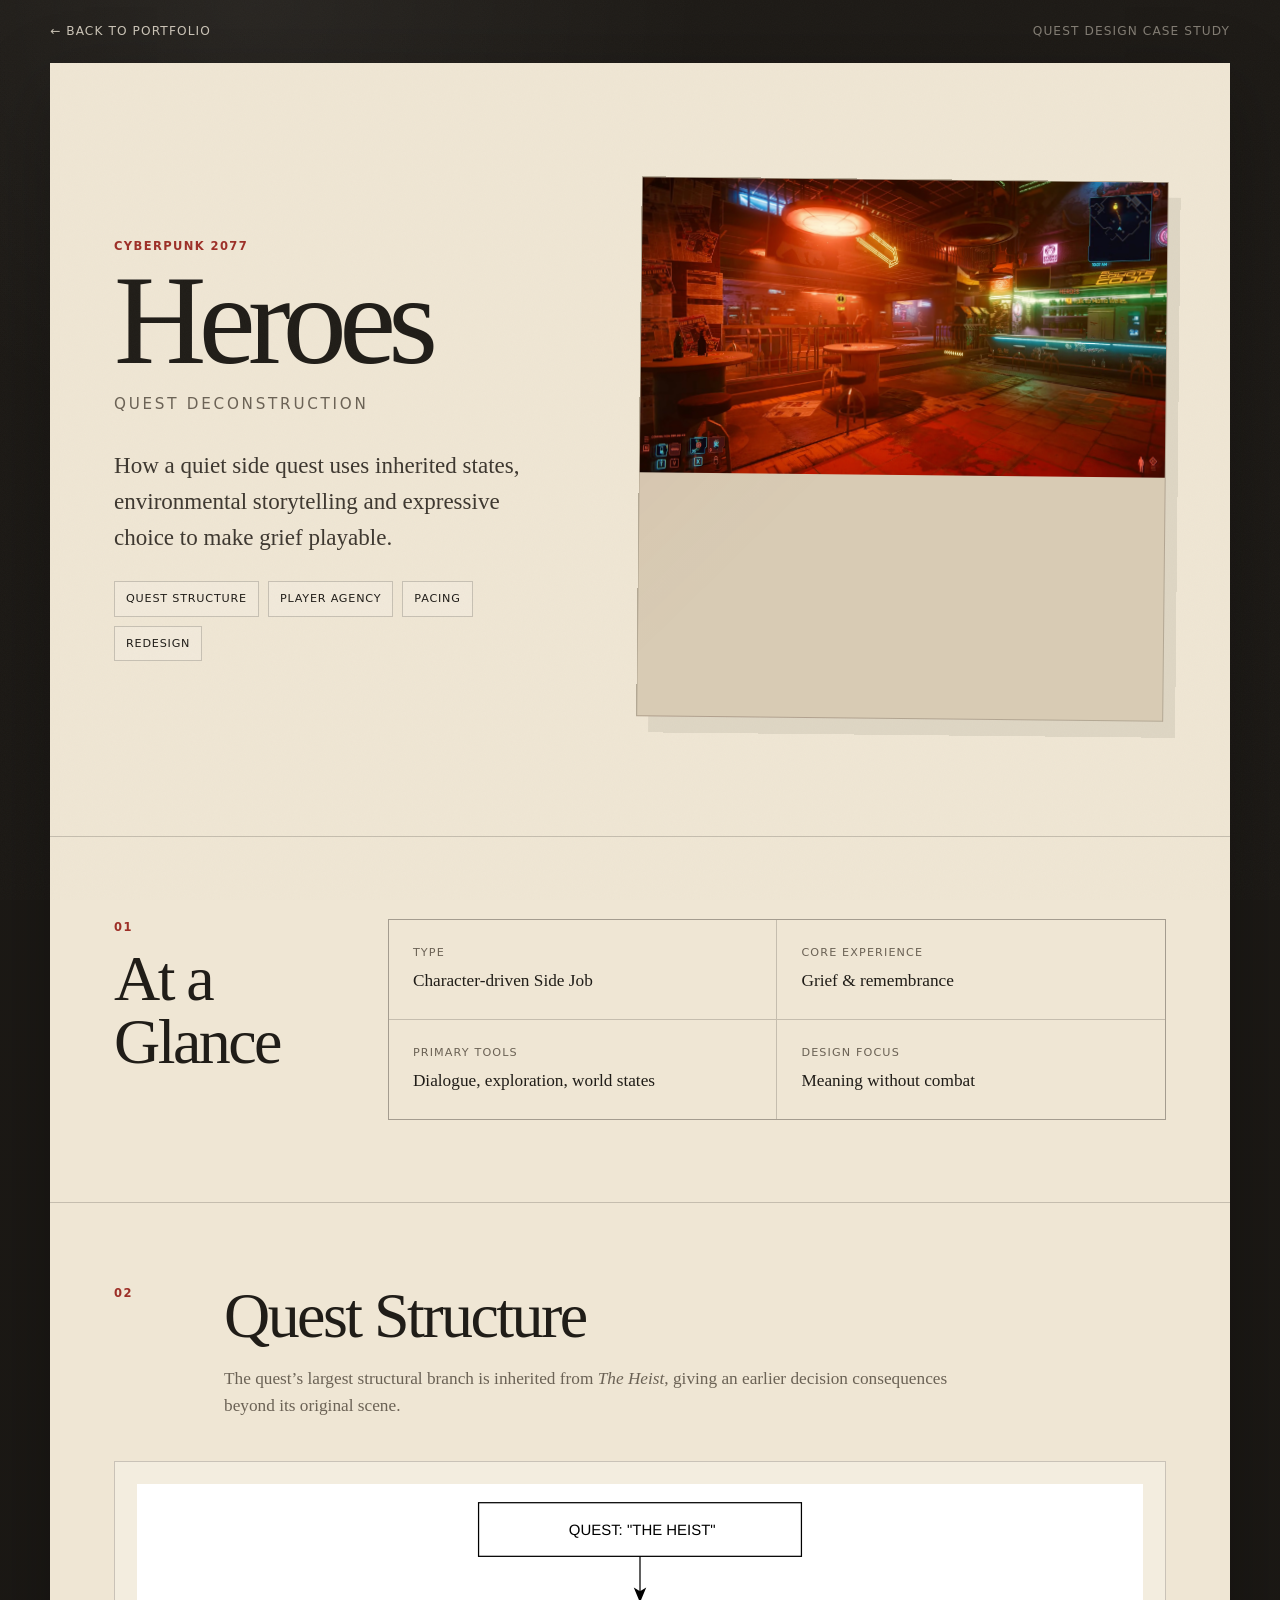
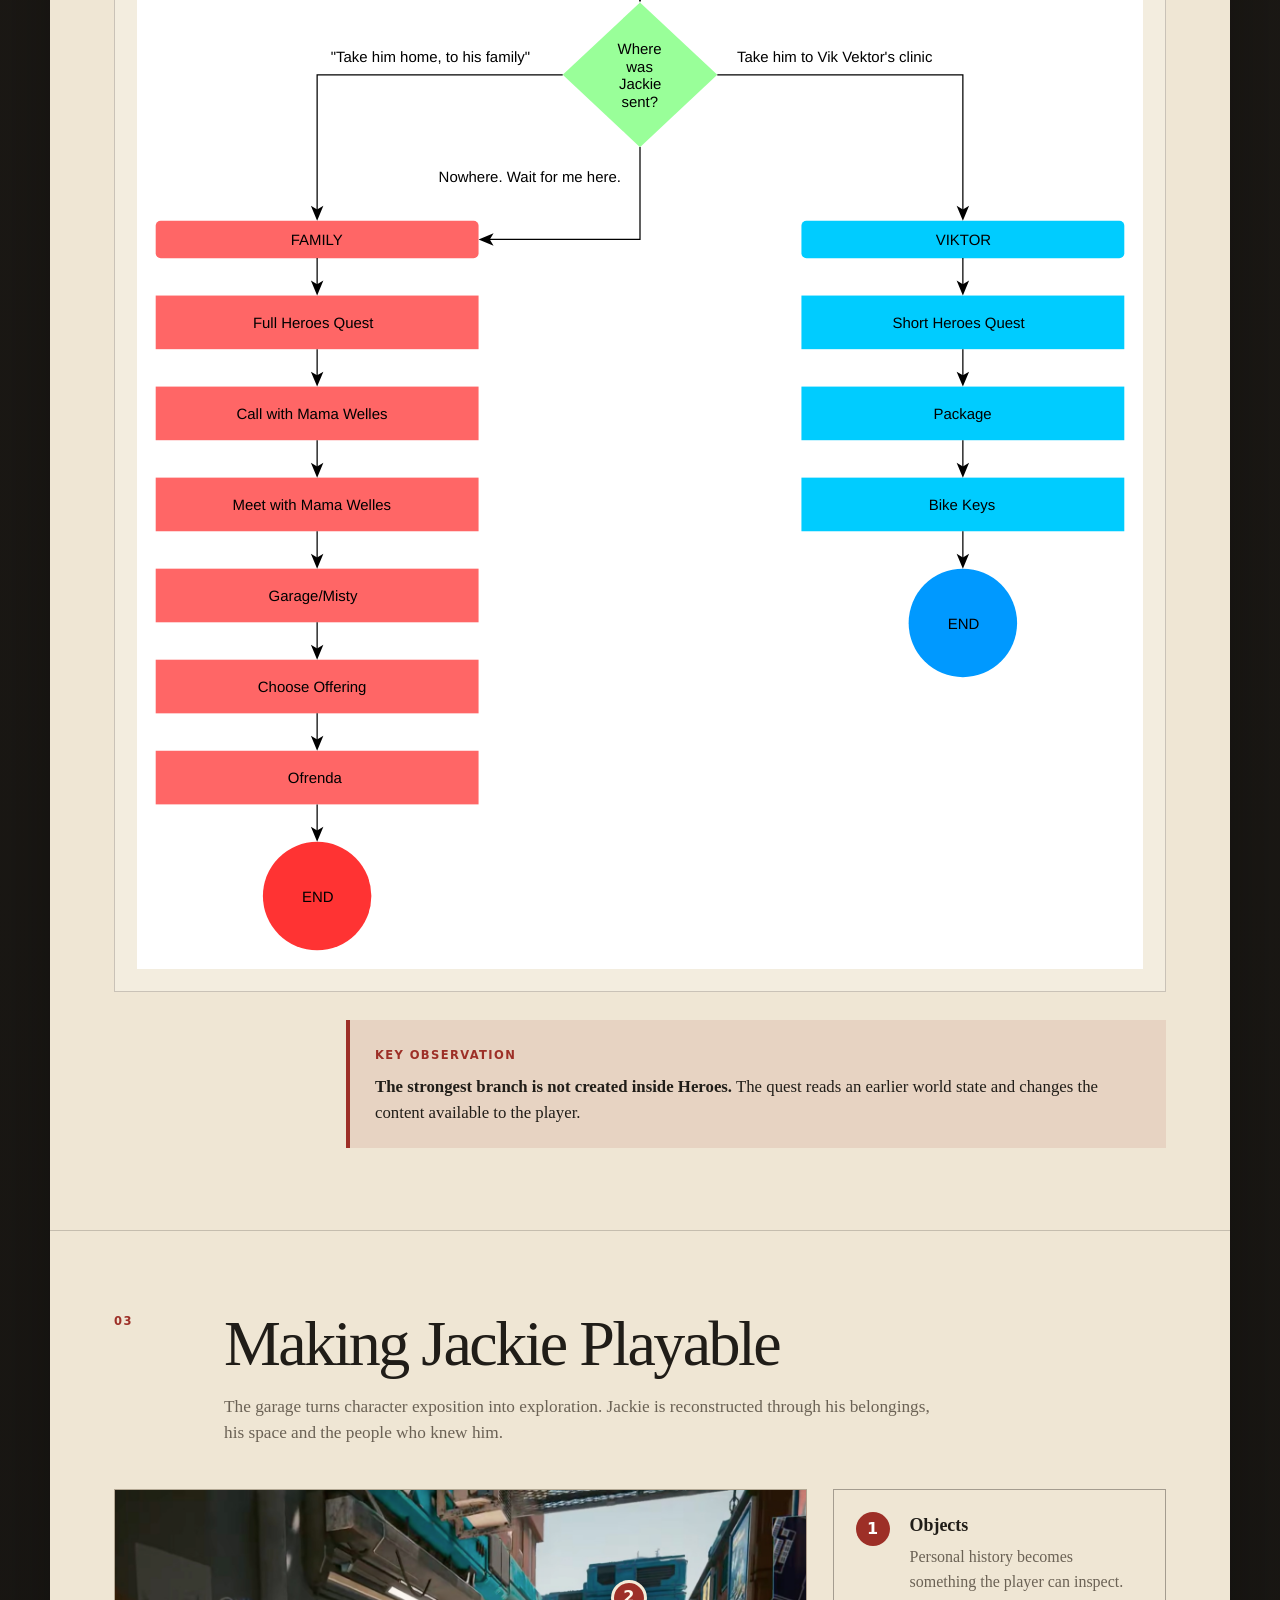
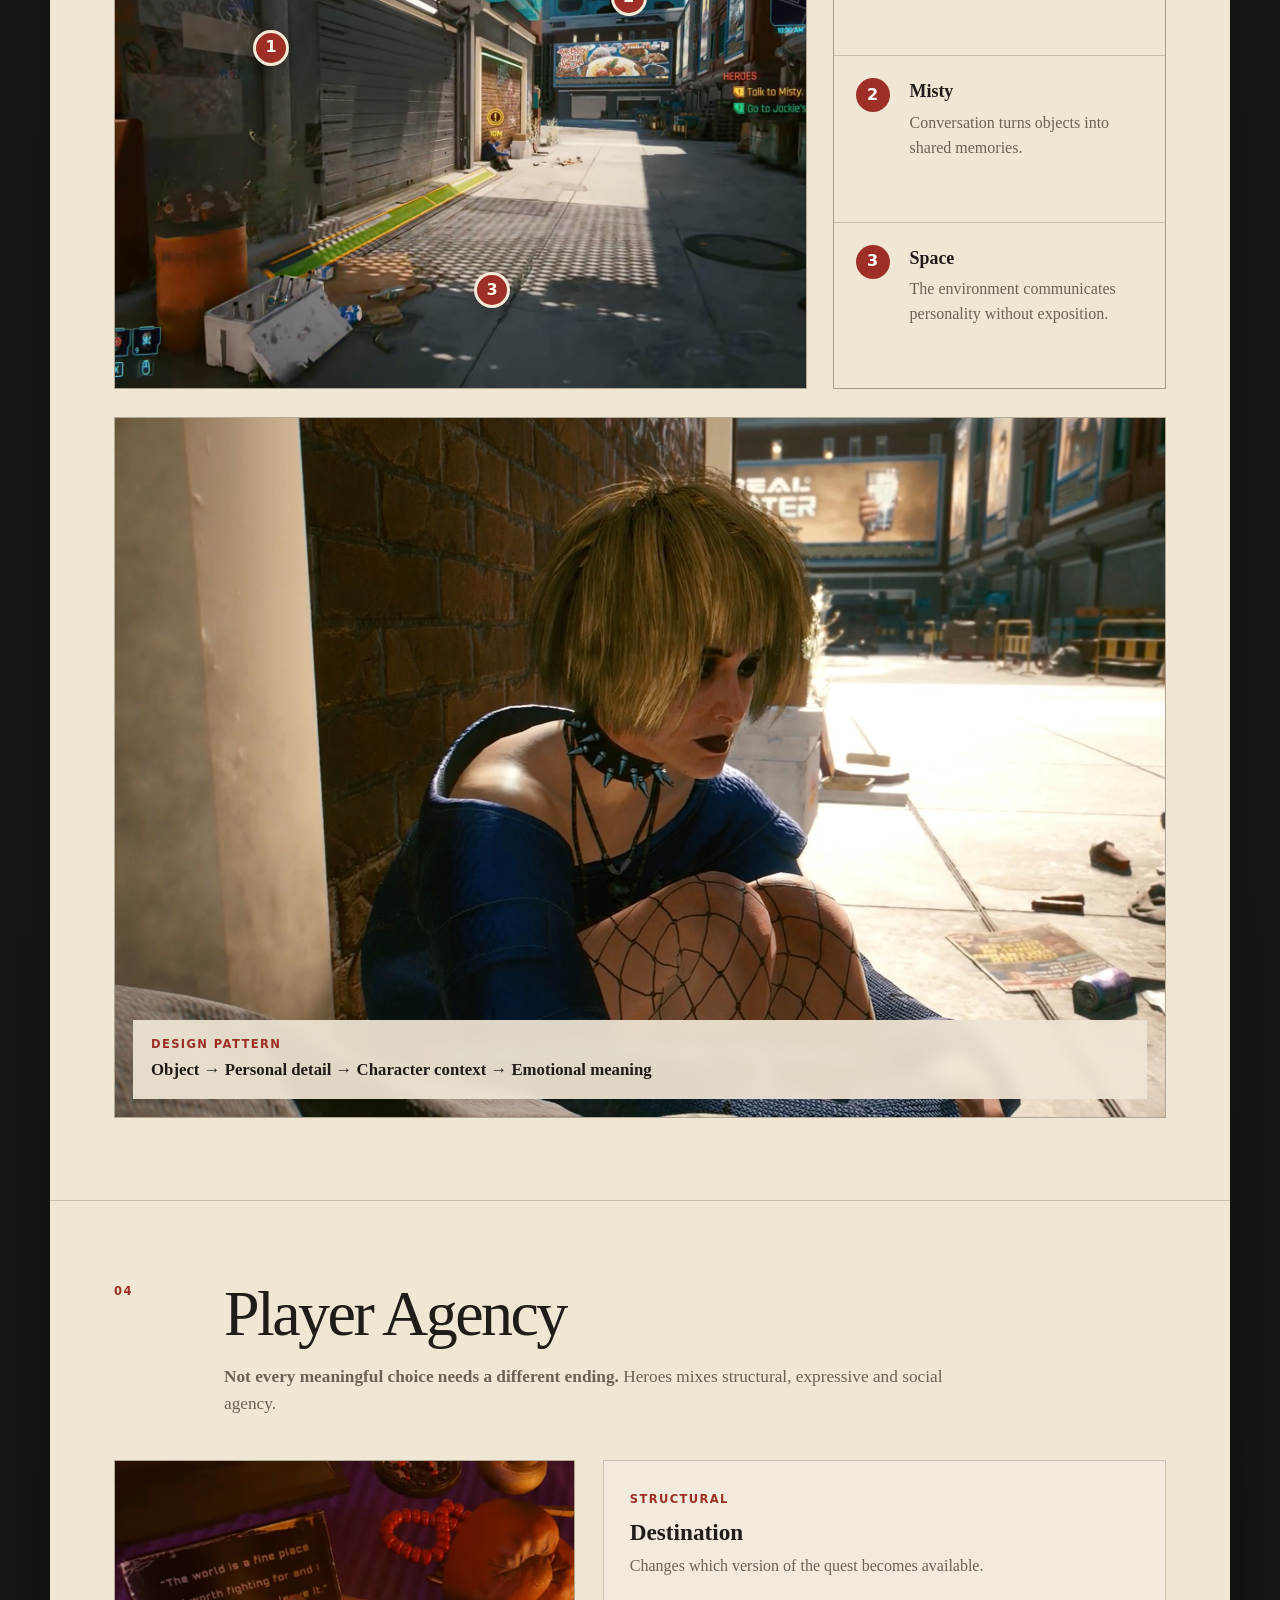
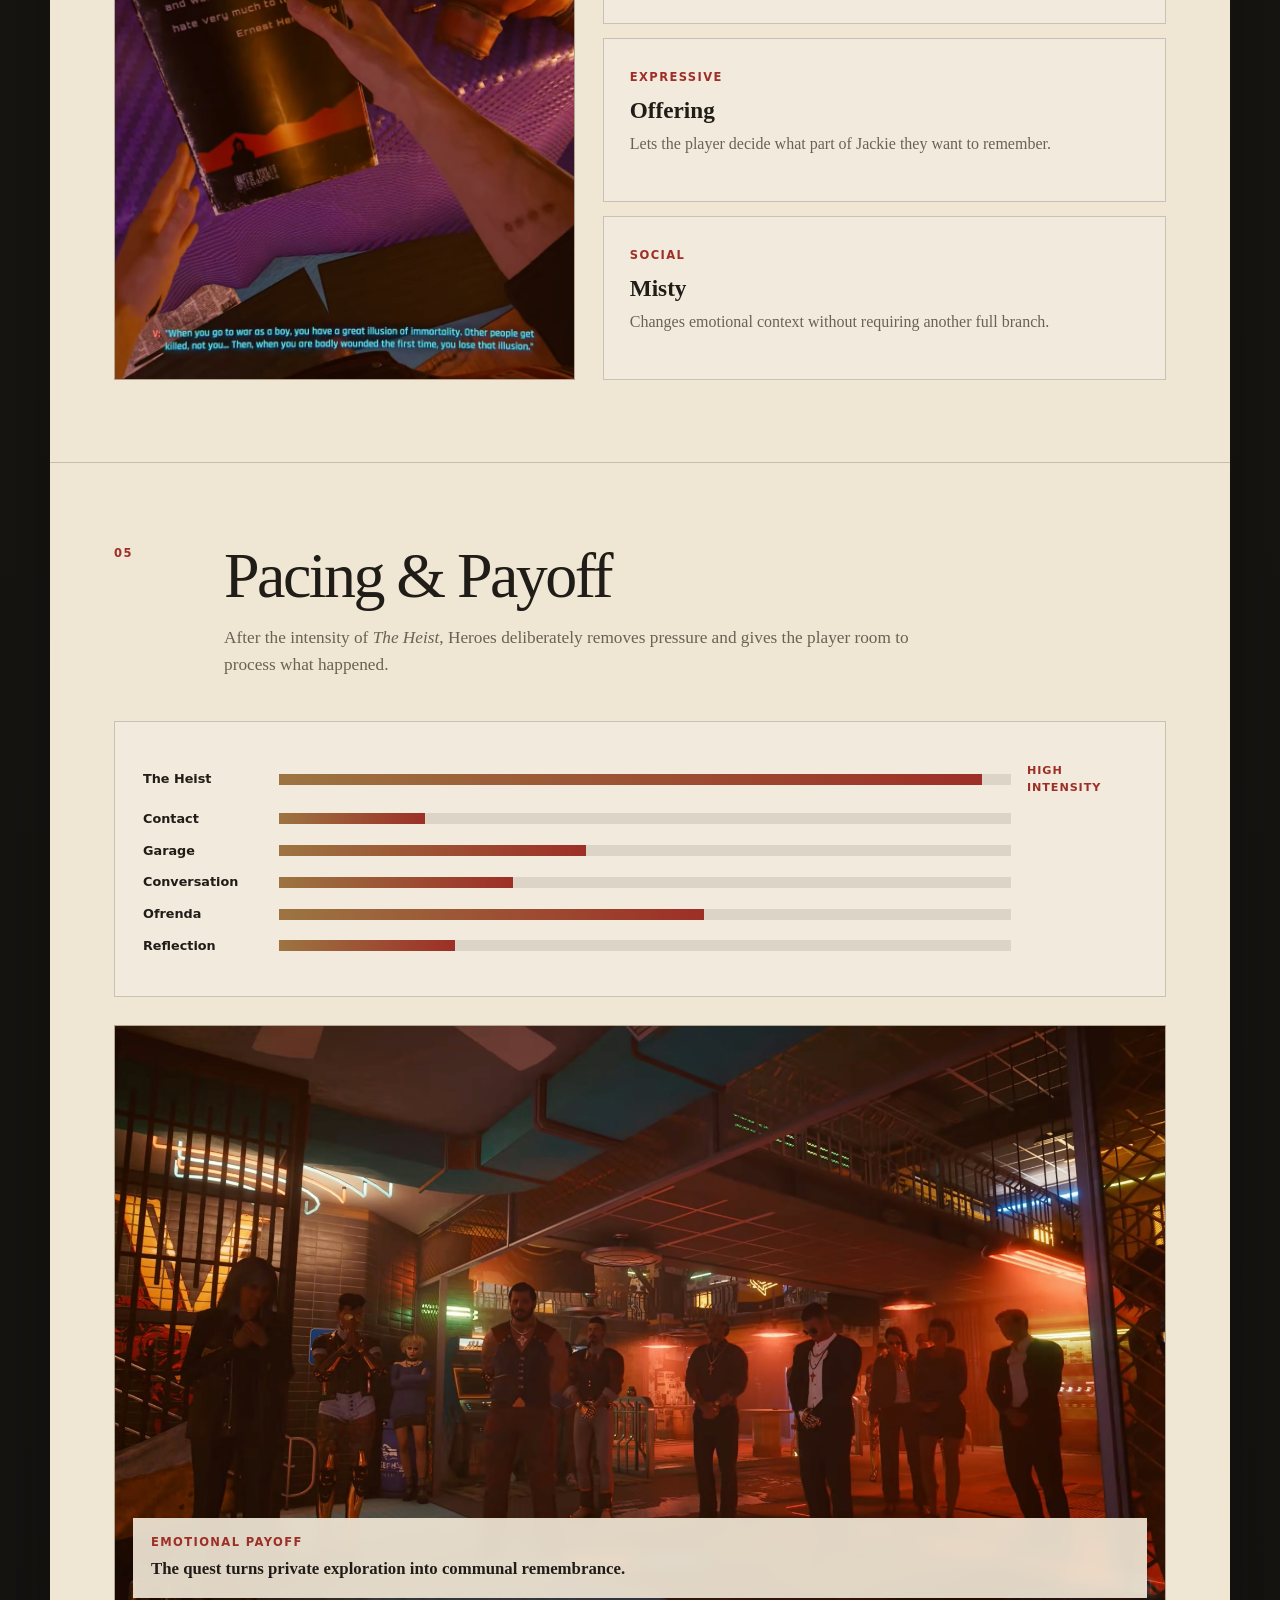
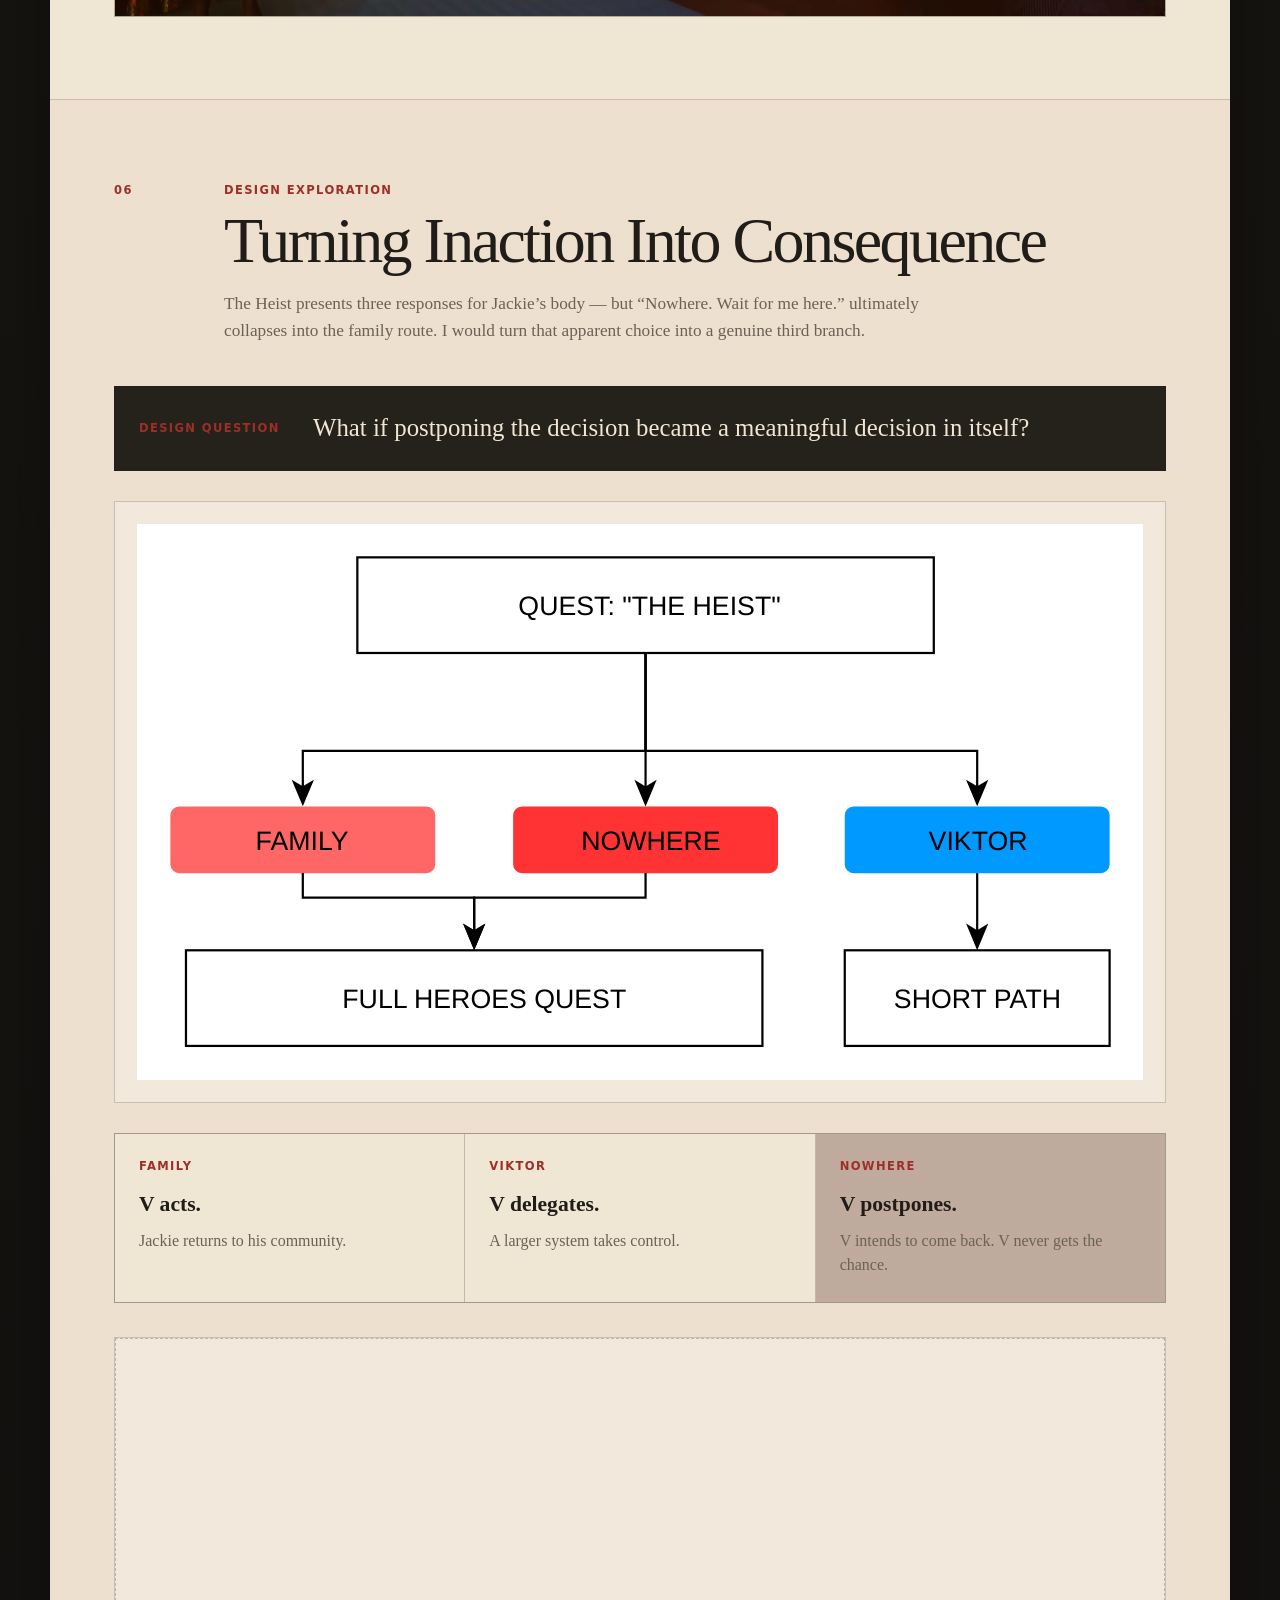
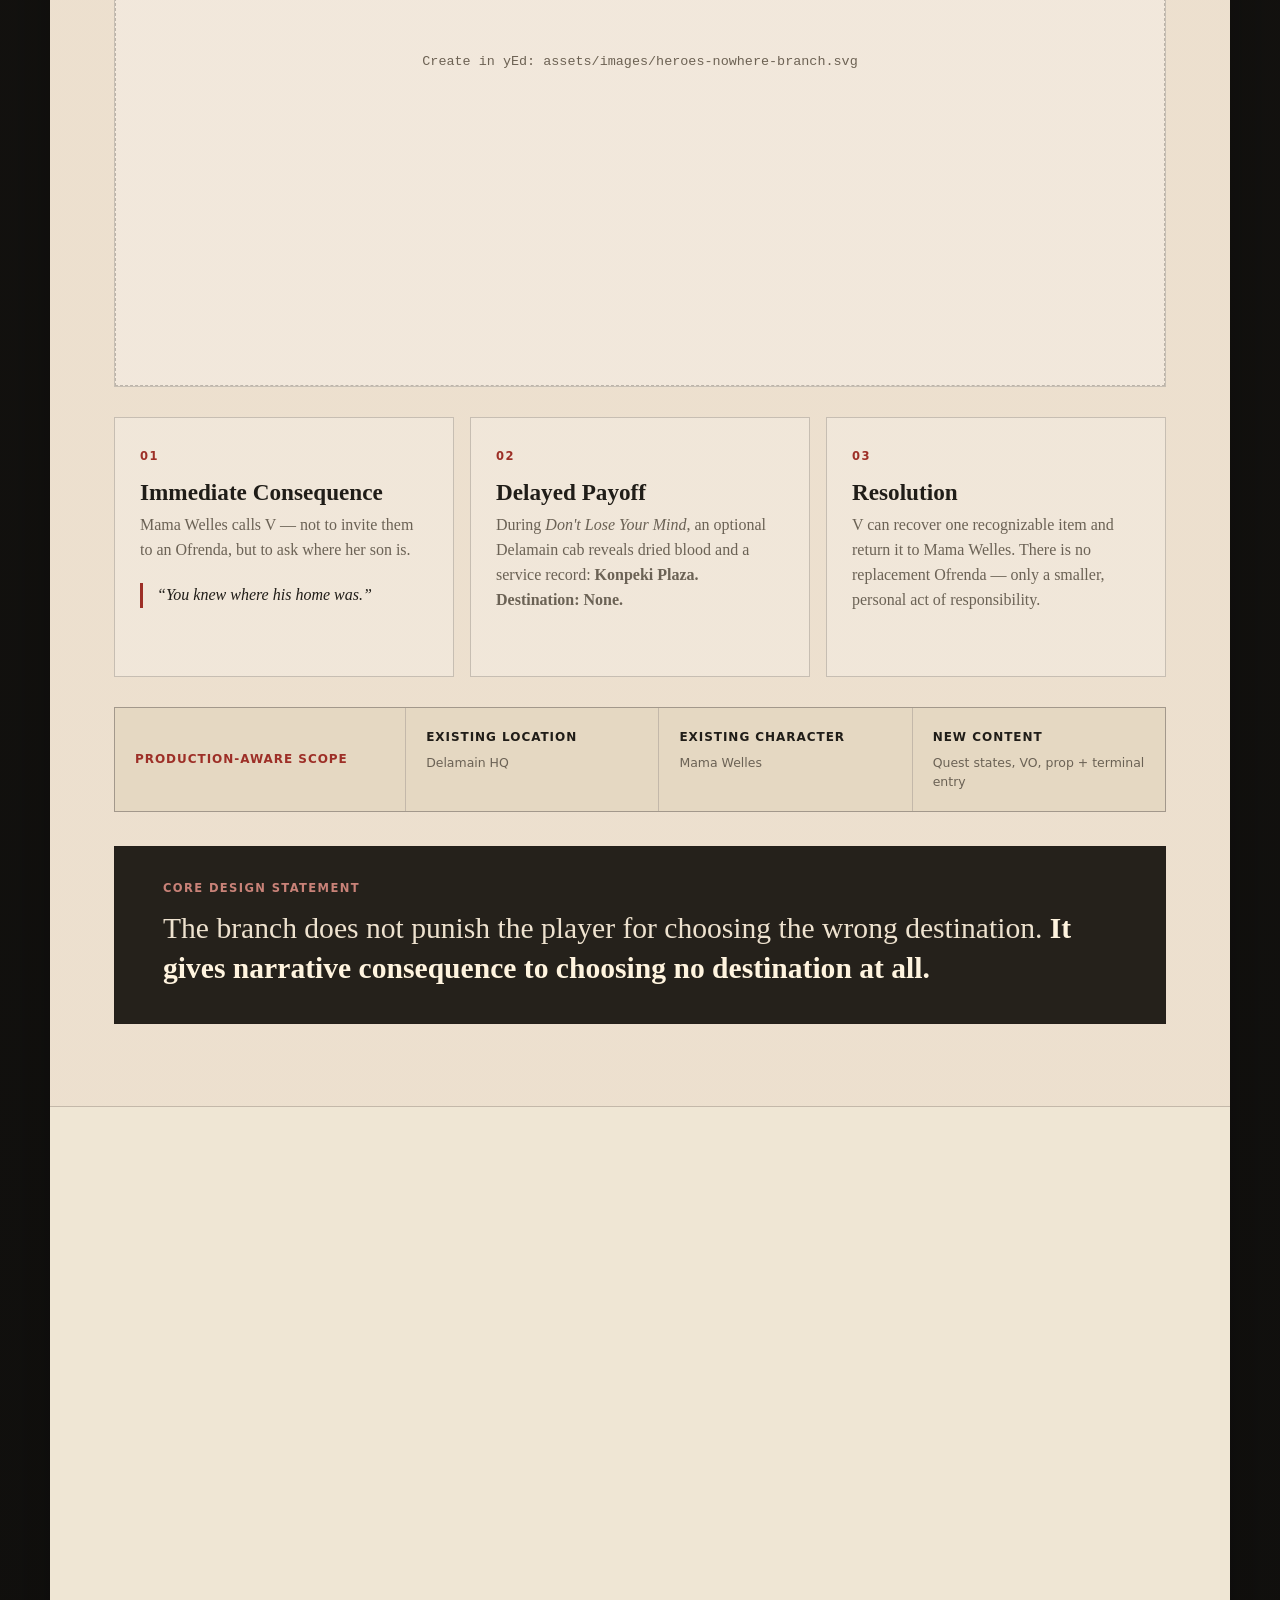
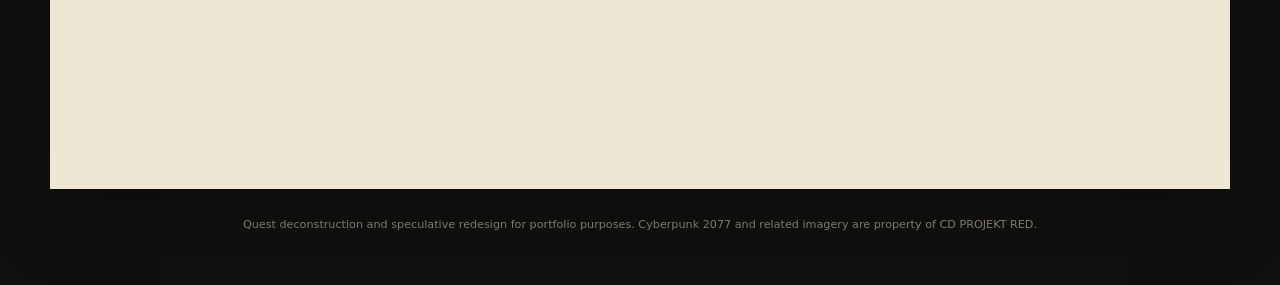
==== case-studies/heroes/index.html @ 7d738e99 "Cyberpunk case study" ====
<!doctype html>
<html lang="en">
<head>
  <meta charset="utf-8" />
  <meta name="viewport" content="width=device-width, initial-scale=1" />
  <meta name="description" content="A visual quest deconstruction of Cyberpunk 2077: Heroes — structure, environmental storytelling, player agency, pacing and a third-branch design exploration." />
  <title>Heroes — Quest Deconstruction | Niklas Möller</title>
  <link rel="stylesheet" href="styles.css" />
  <script defer src="script.js"></script>
</head>
<body>
  <header class="site-header">
    <a class="back-link" href="../../index.html">← Back to Portfolio</a>
    <span class="eyebrow">Quest Design Case Study</span>
  </header>

  <main>
    <!-- HERO -->
    <section class="hero section-shell reveal" id="top">
      <div class="hero-copy">
        <p class="kicker">Cyberpunk 2077</p>
        <h1>Heroes</h1>
        <p class="hero-subtitle">Quest Deconstruction</p>
        <p class="hero-lede">How a quiet side quest uses inherited states, environmental storytelling and expressive choice to make grief playable.</p>
        <div class="tag-row">
          <span>Quest Structure</span>
          <span>Player Agency</span>
          <span>Pacing</span>
          <span>Redesign</span>
        </div>
      </div>

      <figure class="media-frame hero-media" data-fallback="Add assets/images/heroes-hero.jpg">
        <img src="assets/images/heroes-hero.jpg" alt="Cyberpunk 2077 Heroes quest" />
      </figure>
    </section>

    <!-- AT A GLANCE -->
    <section class="quick-overview section-shell reveal">
      <div>
        <p class="section-number">01</p>
        <h2>At a Glance</h2>
      </div>
      <div class="overview-grid">
        <div><span>Type</span><strong>Character-driven Side Job</strong></div>
        <div><span>Core Experience</span><strong>Grief &amp; remembrance</strong></div>
        <div><span>Primary Tools</span><strong>Dialogue, exploration, world states</strong></div>
        <div><span>Design Focus</span><strong>Meaning without combat</strong></div>
      </div>
    </section>

    <!-- STRUCTURE -->
    <section class="section-shell reveal" id="structure">
      <div class="section-heading">
        <p class="section-number">02</p>
        <div>
          <h2>Quest Structure</h2>
          <p>The quest’s largest structural branch is inherited from <em>The Heist</em>, giving an earlier decision consequences beyond its original scene.</p>
        </div>
      </div>

      <figure class="media-frame flowchart-frame" data-fallback="Add assets/images/heroes-quest-flow.svg">
        <img src="assets/images/heroes-quest-flow.svg" alt="Heroes quest structure flowchart" />
      </figure>

      <aside class="callout">
        <span class="callout-label">Key Observation</span>
        <p><strong>The strongest branch is not created inside Heroes.</strong> The quest reads an earlier world state and changes the content available to the player.</p>
      </aside>
    </section>

    <!-- STORYTELLING -->
    <section class="section-shell reveal" id="storytelling">
      <div class="section-heading">
        <p class="section-number">03</p>
        <div>
          <h2>Making Jackie Playable</h2>
          <p>The garage turns character exposition into exploration. Jackie is reconstructed through his belongings, his space and the people who knew him.</p>
        </div>
      </div>

      <div class="story-grid">
        <figure class="media-frame annotated-media" data-fallback="Add assets/images/heroes-garage.jpg">
          <img src="assets/images/heroes-garage.jpg" alt="Jackie's garage" />
          <span class="marker marker-one">1</span>
          <span class="marker marker-two">2</span>
          <span class="marker marker-three">3</span>
        </figure>

        <div class="story-notes">
          <article><span>1</span><div><strong>Objects</strong><p>Personal history becomes something the player can inspect.</p></div></article>
          <article><span>2</span><div><strong>Misty</strong><p>Conversation turns objects into shared memories.</p></div></article>
          <article><span>3</span><div><strong>Space</strong><p>The environment communicates personality without exposition.</p></div></article>
        </div>
      </div>

      <figure class="media-frame wide-caption-media" data-fallback="Add assets/images/heroes-misty.jpg">
        <img src="assets/images/heroes-misty.jpg" alt="Misty during Heroes" />
        <figcaption><span>Design Pattern</span><strong>Object → Personal detail → Character context → Emotional meaning</strong></figcaption>
      </figure>
    </section>

    <!-- CHOICE -->
    <section class="section-shell reveal" id="choice">
      <div class="section-heading">
        <p class="section-number">04</p>
        <div>
          <h2>Player Agency</h2>
          <p><strong>Not every meaningful choice needs a different ending.</strong> Heroes mixes structural, expressive and social agency.</p>
        </div>
      </div>

      <div class="choice-with-image">
        <figure class="media-frame choice-media" data-fallback="Add assets/images/heroes-offering.jpg">
          <img src="assets/images/heroes-offering.jpg" alt="Choosing Jackie's ofrenda offering" />
        </figure>

        <div class="choice-grid">
          <article class="choice-card"><span class="choice-type">Structural</span><h3>Destination</h3><p>Changes which version of the quest becomes available.</p></article>
          <article class="choice-card"><span class="choice-type">Expressive</span><h3>Offering</h3><p>Lets the player decide what part of Jackie they want to remember.</p></article>
          <article class="choice-card"><span class="choice-type">Social</span><h3>Misty</h3><p>Changes emotional context without requiring another full branch.</p></article>
        </div>
      </div>
    </section>

    <!-- PACING -->
    <section class="section-shell reveal" id="pacing">
      <div class="section-heading">
        <p class="section-number">05</p>
        <div>
          <h2>Pacing &amp; Payoff</h2>
          <p>After the intensity of <em>The Heist</em>, Heroes deliberately removes pressure and gives the player room to process what happened.</p>
        </div>
      </div>

      <div class="pacing-visual">
        <div class="pacing-row heist-row"><span>The Heist</span><div class="bar"><i style="--fill:96%"></i></div><b>High intensity</b></div>
        <div class="pacing-row"><span>Contact</span><div class="bar"><i style="--fill:20%"></i></div></div>
        <div class="pacing-row"><span>Garage</span><div class="bar"><i style="--fill:42%"></i></div></div>
        <div class="pacing-row"><span>Conversation</span><div class="bar"><i style="--fill:32%"></i></div></div>
        <div class="pacing-row"><span>Ofrenda</span><div class="bar"><i style="--fill:58%"></i></div></div>
        <div class="pacing-row"><span>Reflection</span><div class="bar"><i style="--fill:24%"></i></div></div>
      </div>

      <figure class="media-frame payoff-media" data-fallback="Add assets/images/heroes-ofrenda.jpg">
        <img src="assets/images/heroes-ofrenda.jpg" alt="Jackie's ofrenda" />
        <figcaption><span>Emotional Payoff</span><strong>The quest turns private exploration into communal remembrance.</strong></figcaption>
      </figure>
    </section>

    <!-- REDESIGN -->
    <section class="section-shell redesign-section reveal" id="redesign">
      <div class="section-heading redesign-heading">
        <p class="section-number">06</p>
        <div>
          <p class="kicker">Design Exploration</p>
          <h2>Turning Inaction Into Consequence</h2>
          <p>The Heist presents three responses for Jackie’s body — but “Nowhere. Wait for me here.” ultimately collapses into the family route. I would turn that apparent choice into a genuine third branch.</p>
        </div>
      </div>

      <div class="redesign-question">
        <span>Design Question</span>
        <strong>What if postponing the decision became a meaningful decision in itself?</strong>
      </div>

      <figure class="media-frame flowchart-frame compact-flowchart" data-fallback="Create in yEd: assets/images/heroes-choice-collapse.svg">
        <img src="assets/images/heroes-choice-collapse.svg" alt="Original three choices collapsing into two quest outcomes" />
      </figure>

      <div class="branch-principles">
        <article><span>Family</span><strong>V acts.</strong><p>Jackie returns to his community.</p></article>
        <article><span>Viktor</span><strong>V delegates.</strong><p>A larger system takes control.</p></article>
        <article class="highlight"><span>Nowhere</span><strong>V postpones.</strong><p>V intends to come back. V never gets the chance.</p></article>
      </div>

      <figure class="media-frame flowchart-frame redesign-flowchart" data-fallback="Create in yEd: assets/images/heroes-nowhere-branch.svg">
        <img src="assets/images/heroes-nowhere-branch.svg" alt="Proposed Nowhere branch for Heroes" />
      </figure>

      <div class="beat-grid">
        <article>
          <span class="beat-number">01</span>
          <h3>Immediate Consequence</h3>
          <p>Mama Welles calls V — not to invite them to an Ofrenda, but to ask where her son is.</p>
          <blockquote>“You knew where his home was.”</blockquote>
        </article>
        <article>
          <span class="beat-number">02</span>
          <h3>Delayed Payoff</h3>
          <p>During <em>Don't Lose Your Mind</em>, an optional Delamain cab reveals dried blood and a service record: <strong>Konpeki Plaza. Destination: None.</strong></p>
        </article>
        <article>
          <span class="beat-number">03</span>
          <h3>Resolution</h3>
          <p>V can recover one recognizable item and return it to Mama Welles. There is no replacement Ofrenda — only a smaller, personal act of responsibility.</p>
        </article>
      </div>

      <div class="production-strip">
        <span>Production-aware scope</span>
        <div><strong>Existing location</strong><small>Delamain HQ</small></div>
        <div><strong>Existing character</strong><small>Mama Welles</small></div>
        <div><strong>New content</strong><small>Quest states, VO, prop + terminal entry</small></div>
      </div>

      <blockquote class="redesign-statement">
        <span>Core Design Statement</span>
        The branch does not punish the player for choosing the wrong destination. <strong>It gives narrative consequence to choosing no destination at all.</strong>
      </blockquote>
    </section>

    <!-- TAKEAWAY -->
    <section class="takeaway reveal" id="takeaway">
      <p class="section-number">07</p>
      <h2>Design Takeaway</h2>
      <div class="equation">
        <span>World State</span><b>+</b><span>Environmental Storytelling</span><b>+</b><span>Expressive Choice</span><b>+</b><span>Consequence</span><b>=</b><strong>Emotional Quest Design</strong>
      </div>
      <blockquote>
        “Wait for me.”<br />
        <strong>The tragedy is that Jackie did — and V never came back.</strong>
      </blockquote>
      <a class="back-to-top" href="#top">Back to top ↑</a>
    </section>
  </main>

  <footer>
    <p>Quest deconstruction and speculative redesign for portfolio purposes. Cyberpunk 2077 and related imagery are property of CD PROJEKT RED.</p>
  </footer>
</body>
</html>
---- case-studies/heroes/styles.css ----
:root {
  --bg: #171512;
  --paper: #efe6d4;
  --paper-2: #e5d8c2;
  --ink: #201d18;
  --muted: #6b6255;
  --line: rgba(32, 29, 24, .20);
  --accent: #9d2f27;
  --accent-soft: rgba(157,47,39,.10);
  --gold: #9c7441;
  --max: 1180px;
  --shadow: 0 24px 70px rgba(0,0,0,.28);
}

* { box-sizing: border-box; }
html { scroll-behavior: smooth; }
body {
  margin: 0;
  color: var(--ink);
  background:
    radial-gradient(circle at 20% 0%, rgba(255,255,255,.05), transparent 28rem),
    linear-gradient(#1d1a16, #11100e);
  font-family: Georgia, 'Times New Roman', serif;
  line-height: 1.55;
}

body::before {
  content: "";
  position: fixed;
  inset: 0;
  pointer-events: none;
  opacity: .03;
  background-image: url("data:image/svg+xml,%3Csvg xmlns='http://www.w3.org/2000/svg' width='80' height='80' viewBox='0 0 80 80'%3E%3Cfilter id='n'%3E%3CfeTurbulence type='fractalNoise' baseFrequency='.9' numOctaves='3' stitchTiles='stitch'/%3E%3C/filter%3E%3Crect width='100%25' height='100%25' filter='url(%23n)' opacity='.9'/%3E%3C/svg%3E");
}

img { max-width: 100%; }
a { color: inherit; }

.site-header {
  width: min(var(--max), calc(100% - 32px));
  margin: 22px auto 0;
  display: flex;
  justify-content: space-between;
  align-items: center;
  gap: 18px;
  color: #eee6d7;
  font-family: system-ui, -apple-system, BlinkMacSystemFont, 'Segoe UI', sans-serif;
  font-size: .76rem;
  letter-spacing: .09em;
  text-transform: uppercase;
}

.back-link { text-decoration: none; opacity: .82; }
.back-link:hover { opacity: 1; }
.eyebrow { opacity: .48; }

main {
  width: min(var(--max), calc(100% - 32px));
  margin: 22px auto 0;
  background: var(--paper);
  box-shadow: var(--shadow);
  overflow: hidden;
}

.section-shell {
  padding: 82px clamp(24px, 5vw, 72px);
  border-bottom: 1px solid var(--line);
}

.kicker,
.section-number,
.hero-subtitle,
.tag-row,
.overview-grid span,
.callout-label,
.choice-type,
.beat-number,
.production-strip,
.redesign-question span,
.branch-principles span,
.redesign-statement span,
.wide-caption-media figcaption span,
.payoff-media figcaption span,
footer,
.back-to-top {
  font-family: system-ui, -apple-system, BlinkMacSystemFont, 'Segoe UI', sans-serif;
}

.kicker,
.section-number,
.callout-label,
.choice-type,
.beat-number,
.redesign-question span,
.branch-principles span,
.redesign-statement span,
.wide-caption-media figcaption span,
.payoff-media figcaption span {
  color: var(--accent);
  font-weight: 760;
  font-size: .72rem;
  text-transform: uppercase;
  letter-spacing: .12em;
}

h1, h2, h3, p { margin-top: 0; }
h2 {
  margin-bottom: 0;
  font-size: clamp(2.35rem, 5vw, 4.15rem);
  line-height: .98;
  letter-spacing: -.04em;
  font-weight: 500;
}
h3 {
  margin-bottom: 8px;
  font-size: 1.45rem;
  line-height: 1.1;
  font-weight: 600;
}

/* hero */
.hero {
  min-height: min(86vh, 840px);
  display: grid;
  grid-template-columns: .92fr 1.08fr;
  gap: clamp(36px, 6vw, 84px);
  align-items: center;
}
.hero h1 {
  margin: .05em 0 0;
  font-size: clamp(4.8rem, 10vw, 8.8rem);
  line-height: .84;
  letter-spacing: -.06em;
  font-weight: 500;
}
.hero-subtitle {
  margin: 18px 0 0;
  color: var(--muted);
  font-size: .95rem;
  letter-spacing: .18em;
  text-transform: uppercase;
}
.hero-lede {
  margin: 32px 0 0;
  max-width: 42rem;
  color: #3d372f;
  font-size: clamp(1.15rem, 1.8vw, 1.45rem);
}
.tag-row {
  display: flex;
  flex-wrap: wrap;
  gap: 9px;
  margin-top: 26px;
}
.tag-row span {
  padding: 8px 11px;
  border: 1px solid var(--line);
  background: rgba(255,255,255,.13);
  font-size: .7rem;
  text-transform: uppercase;
  letter-spacing: .07em;
}

/* media */
.media-frame {
  position: relative;
  min-height: 240px;
  margin: 0;
  border: 1px solid var(--line);
  background:
    linear-gradient(135deg, rgba(157,47,39,.07), transparent 46%),
    #d8cbb4;
  overflow: hidden;
}
.media-frame img {
  display: block;
  width: 100%;
  height: 100%;
  object-fit: cover;
}
.media-frame.is-missing img { display: none; }
.media-frame.is-missing::after {
  content: attr(data-fallback);
  position: absolute;
  inset: 0;
  display: grid;
  place-items: center;
  padding: 28px;
  text-align: center;
  color: #6d6254;
  font-family: ui-monospace, SFMono-Regular, Menlo, Consolas, monospace;
  font-size: .84rem;
  line-height: 1.55;
  border: 1px dashed rgba(32,29,24,.25);
}
.hero-media {
  min-height: 540px;
  transform: rotate(.6deg);
  box-shadow: 12px 16px 0 rgba(32,29,24,.08);
}

/* overview + headings */
.quick-overview {
  display: grid;
  grid-template-columns: .45fr 1.55fr;
  gap: 48px;
  align-items: start;
}
.overview-grid {
  display: grid;
  grid-template-columns: repeat(2, 1fr);
  gap: 1px;
  border: 1px solid var(--line);
  background: var(--line);
}
.overview-grid div {
  padding: 24px;
  background: var(--paper);
}
.overview-grid span {
  display: block;
  margin-bottom: 7px;
  color: var(--muted);
  font-size: .7rem;
  text-transform: uppercase;
  letter-spacing: .1em;
}
.overview-grid strong { font-size: 1.08rem; font-weight: 500; }
.section-heading {
  display: grid;
  grid-template-columns: 82px 1fr;
  gap: 28px;
  margin-bottom: 42px;
}
.section-heading p:not(.section-number):not(.kicker) {
  max-width: 730px;
  margin: 18px 0 0;
  color: var(--muted);
  font-size: 1.08rem;
}

/* flowcharts */
.flowchart-frame {
  min-height: 520px;
  padding: 22px;
  background: rgba(255,255,255,.27);
}
.flowchart-frame img { object-fit: contain; }
.compact-flowchart { min-height: 360px; }
.redesign-flowchart { min-height: 650px; margin-top: 34px; }
.callout {
  max-width: 820px;
  margin: 28px 0 0 auto;
  padding: 22px 25px;
  border-left: 4px solid var(--accent);
  background: var(--accent-soft);
}
.callout p { margin: 7px 0 0; font-size: 1.05rem; }

/* storytelling */
.story-grid {
  display: grid;
  grid-template-columns: 1.35fr .65fr;
  gap: 26px;
  align-items: stretch;
}
.annotated-media { min-height: 500px; }
.marker {
  position: absolute;
  width: 36px;
  height: 36px;
  display: grid;
  place-items: center;
  border-radius: 50%;
  border: 3px solid #f4ead7;
  background: var(--accent);
  color: #fff7ea;
  font-family: system-ui, sans-serif;
  font-weight: 800;
  box-shadow: 0 5px 18px rgba(0,0,0,.28);
}
.marker-one { left: 20%; top: 28%; }
.marker-two { right: 23%; top: 18%; }
.marker-three { left: 52%; bottom: 16%; }
.story-notes {
  display: grid;
  gap: 1px;
  background: var(--line);
  border: 1px solid var(--line);
}
.story-notes article {
  display: grid;
  grid-template-columns: 40px 1fr;
  gap: 14px;
  padding: 22px;
  background: var(--paper);
}
.story-notes article > span {
  width: 34px;
  height: 34px;
  display: grid;
  place-items: center;
  border-radius: 50%;
  color: white;
  background: var(--accent);
  font-family: system-ui, sans-serif;
  font-weight: 800;
}
.story-notes strong { font-size: 1.12rem; }
.story-notes p { margin: 5px 0 0; color: var(--muted); }
.wide-caption-media { min-height: 360px; margin-top: 28px; }
.wide-caption-media figcaption,
.payoff-media figcaption {
  position: absolute;
  left: 18px;
  right: 18px;
  bottom: 18px;
  padding: 16px 18px;
  background: rgba(239,230,212,.93);
  backdrop-filter: blur(7px);
}
.wide-caption-media figcaption span,
.payoff-media figcaption span { display: block; margin-bottom: 4px; }
.wide-caption-media figcaption strong,
.payoff-media figcaption strong { font-size: 1.05rem; }

/* choice */
.choice-with-image {
  display: grid;
  grid-template-columns: .9fr 1.1fr;
  gap: 28px;
  align-items: stretch;
}
.choice-media { min-height: 520px; }
.choice-grid {
  display: grid;
  gap: 14px;
}
.choice-card {
  padding: 25px 26px;
  border: 1px solid var(--line);
  background: rgba(255,255,255,.20);
}
.choice-card h3 { margin-top: 10px; }
.choice-card p { margin-bottom: 0; color: var(--muted); }

/* pacing */
.pacing-visual {
  padding: 28px;
  border: 1px solid var(--line);
  background: rgba(255,255,255,.20);
}
.pacing-row {
  display: grid;
  grid-template-columns: 120px 1fr 110px;
  gap: 16px;
  align-items: center;
  margin: 12px 0;
  font-family: system-ui, sans-serif;
  font-size: .8rem;
}
.pacing-row > span { font-weight: 700; }
.pacing-row b { color: var(--accent); font-size: .7rem; text-transform: uppercase; letter-spacing: .08em; }
.bar { height: 11px; background: rgba(32,29,24,.11); overflow: hidden; }
.bar i { display: block; width: var(--fill); height: 100%; background: linear-gradient(90deg, var(--gold), var(--accent)); transform-origin: left; }
.payoff-media { min-height: 500px; margin-top: 28px; }

/* redesign */
.redesign-section {
  background:
    linear-gradient(rgba(157,47,39,.035), rgba(157,47,39,.035)),
    var(--paper);
}
.redesign-heading .kicker { margin: 0 0 10px; }
.redesign-question {
  display: grid;
  grid-template-columns: 150px 1fr;
  gap: 24px;
  align-items: center;
  margin-bottom: 30px;
  padding: 22px 24px;
  border: 1px solid var(--line);
  background: #25211b;
  color: #f1e6d3;
}
.redesign-question strong { font-size: clamp(1.2rem, 2vw, 1.55rem); font-weight: 500; }
.branch-principles {
  display: grid;
  grid-template-columns: repeat(3, 1fr);
  gap: 1px;
  margin-top: 30px;
  border: 1px solid var(--line);
  background: var(--line);
}
.branch-principles article { padding: 24px; background: var(--paper); }
.branch-principles article.highlight { background: rgba(157,47,39,.09); }
.branch-principles span { display: block; margin-bottom: 12px; }
.branch-principles strong { display: block; margin-bottom: 7px; font-size: 1.35rem; }
.branch-principles p { margin: 0; color: var(--muted); }
.beat-grid {
  display: grid;
  grid-template-columns: repeat(3, 1fr);
  gap: 16px;
  margin-top: 30px;
}
.beat-grid article {
  min-height: 260px;
  padding: 25px;
  border: 1px solid var(--line);
  background: rgba(255,255,255,.22);
}
.beat-grid h3 { margin-top: 12px; }
.beat-grid p { color: var(--muted); }
.beat-grid blockquote {
  margin: 20px 0 0;
  padding-left: 14px;
  border-left: 3px solid var(--accent);
  font-style: italic;
}
.production-strip {
  display: grid;
  grid-template-columns: 1.15fr repeat(3, 1fr);
  gap: 1px;
  margin-top: 30px;
  border: 1px solid var(--line);
  background: var(--line);
  font-size: .75rem;
  text-transform: uppercase;
  letter-spacing: .08em;
}
.production-strip > span,
.production-strip div { padding: 20px; background: var(--paper-2); }
.production-strip > span { display: flex; align-items: center; color: var(--accent); font-weight: 800; }
.production-strip strong,
.production-strip small { display: block; }
.production-strip strong { color: var(--ink); }
.production-strip small { margin-top: 6px; color: var(--muted); text-transform: none; letter-spacing: 0; font-size: .78rem; }
.redesign-statement {
  margin: 34px 0 0;
  padding: 34px clamp(24px, 4vw, 48px);
  border: 1px solid var(--line);
  background: #25211b;
  color: #eee2cf;
  font-size: clamp(1.3rem, 2.4vw, 1.85rem);
  line-height: 1.35;
}
.redesign-statement span { display: block; margin-bottom: 12px; color: #c98278; }
.redesign-statement strong { color: #fff4df; }

/* takeaway */
.takeaway {
  padding: 96px clamp(24px, 6vw, 92px) 106px;
  text-align: center;
  background: linear-gradient(145deg, #e9dcc7, #f1e8d8);
}
.takeaway h2 { margin-top: 8px; }
.equation {
  max-width: 900px;
  margin: 40px auto 0;
  display: flex;
  flex-wrap: wrap;
  justify-content: center;
  align-items: center;
  gap: 10px;
  font-family: system-ui, sans-serif;
  font-size: .82rem;
  text-transform: uppercase;
  letter-spacing: .07em;
}
.equation span,
.equation strong { padding: 10px 12px; border: 1px solid var(--line); background: rgba(255,255,255,.28); }
.equation strong { background: var(--accent); color: white; border-color: var(--accent); }
.equation b { color: var(--accent); }
.takeaway blockquote {
  max-width: 760px;
  margin: 46px auto 0;
  font-size: clamp(1.45rem, 3vw, 2.35rem);
  line-height: 1.3;
  font-style: italic;
}
.back-to-top {
  display: inline-block;
  margin-top: 40px;
  color: var(--accent);
  text-decoration: none;
  font-size: .73rem;
  text-transform: uppercase;
  letter-spacing: .1em;
}
footer {
  width: min(var(--max), calc(100% - 32px));
  margin: 0 auto;
  padding: 28px 0 40px;
  color: rgba(238,230,215,.5);
  font-size: .7rem;
  line-height: 1.5;
  text-align: center;
}

/* reveal */
.reveal {
  opacity: 0;
  transform: translateY(20px);
  transition: opacity .65s ease, transform .65s ease;
}
.reveal.visible { opacity: 1; transform: none; }

/* responsive */
@media (max-width: 860px) {
  .hero,
  .quick-overview,
  .story-grid,
  .choice-with-image {
    grid-template-columns: 1fr;
  }
  .hero { min-height: auto; }
  .hero-media { min-height: 420px; }
  .section-heading { grid-template-columns: 52px 1fr; }
  .story-notes { grid-template-columns: repeat(3, 1fr); }
  .story-notes article { grid-template-columns: 1fr; }
  .branch-principles,
  .beat-grid { grid-template-columns: 1fr; }
  .production-strip { grid-template-columns: 1fr 1fr; }
  .redesign-flowchart { min-height: 520px; }
}

@media (max-width: 620px) {
  main,
  .site-header,
  footer { width: min(100% - 18px, var(--max)); }
  .site-header { align-items: flex-start; }
  .eyebrow { display: none; }
  .section-shell { padding: 58px 20px; }
  .hero { padding-top: 62px; }
  .hero h1 { font-size: clamp(4.2rem, 22vw, 6.4rem); }
  .hero-media { min-height: 330px; transform: none; box-shadow: 7px 9px 0 rgba(32,29,24,.08); }
  .quick-overview { gap: 28px; }
  .overview-grid { grid-template-columns: 1fr; }
  .section-heading { grid-template-columns: 1fr; gap: 8px; }
  .section-heading .section-number { margin-bottom: 4px; }
  .flowchart-frame { min-height: 340px; padding: 10px; }
  .compact-flowchart { min-height: 300px; }
  .redesign-flowchart { min-height: 430px; }
  .annotated-media,
  .choice-media,
  .payoff-media { min-height: 340px; }
  .wide-caption-media { min-height: 300px; }
  .story-notes { grid-template-columns: 1fr; }
  .marker { width: 30px; height: 30px; border-width: 2px; }
  .pacing-visual { padding: 18px; }
  .pacing-row { grid-template-columns: 88px 1fr; gap: 10px; }
  .pacing-row b { display: none; }
  .redesign-question { grid-template-columns: 1fr; gap: 8px; }
  .production-strip { grid-template-columns: 1fr; }
  .takeaway { padding: 72px 20px 82px; }
}

@media (prefers-reduced-motion: reduce) {
  html { scroll-behavior: auto; }
  .reveal { opacity: 1; transform: none; transition: none; }
}
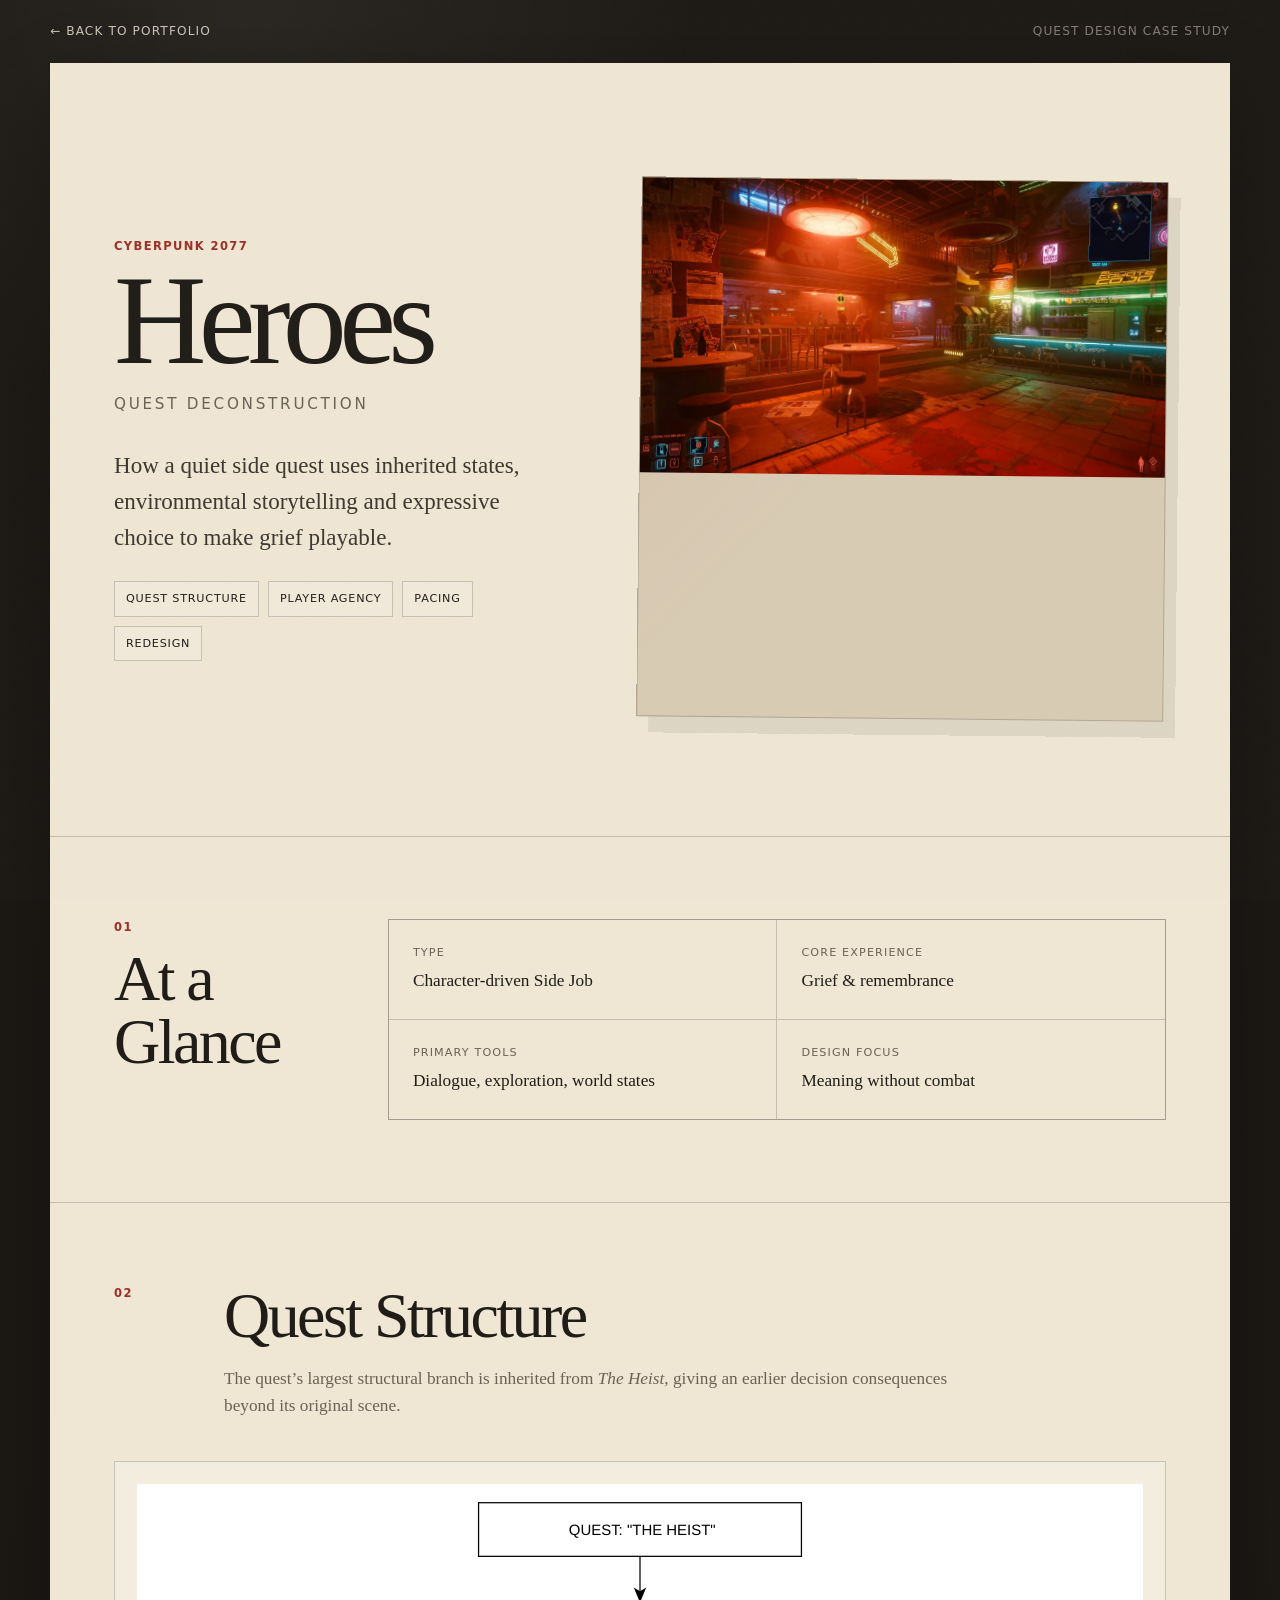
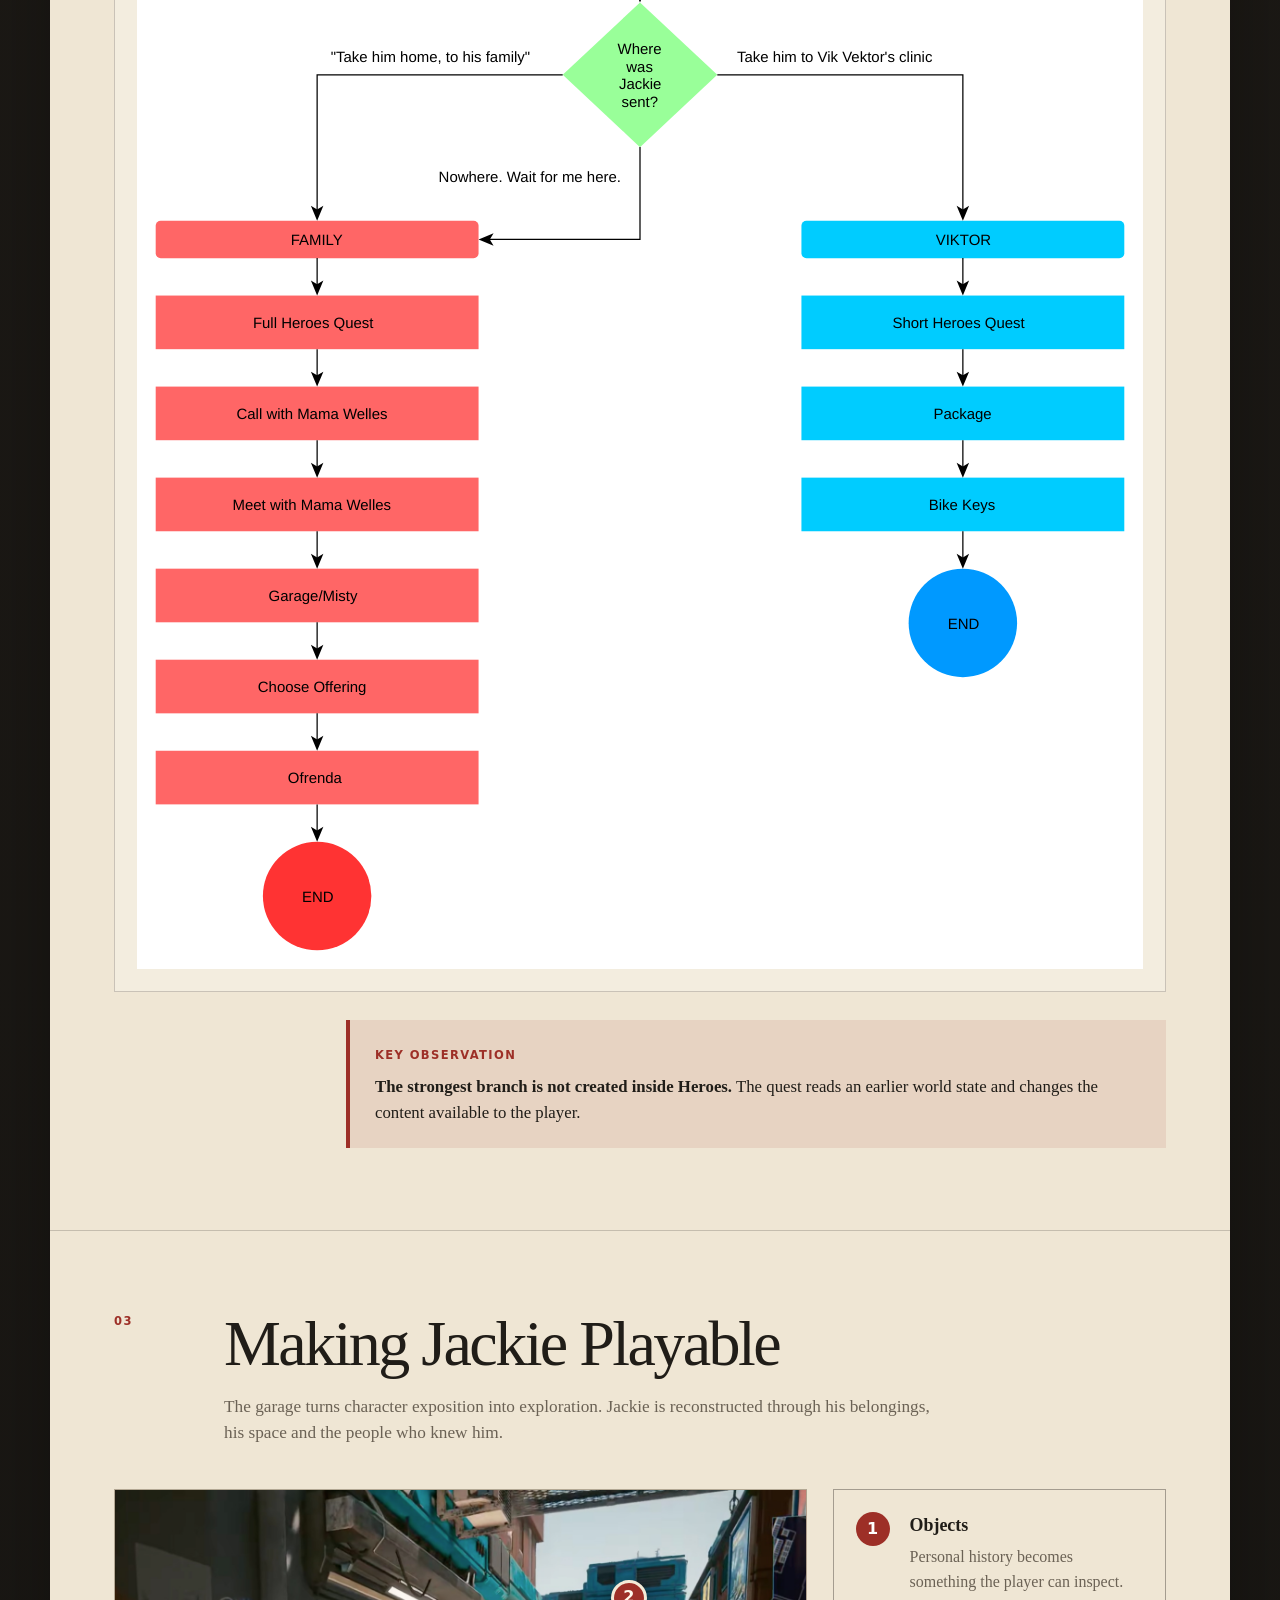
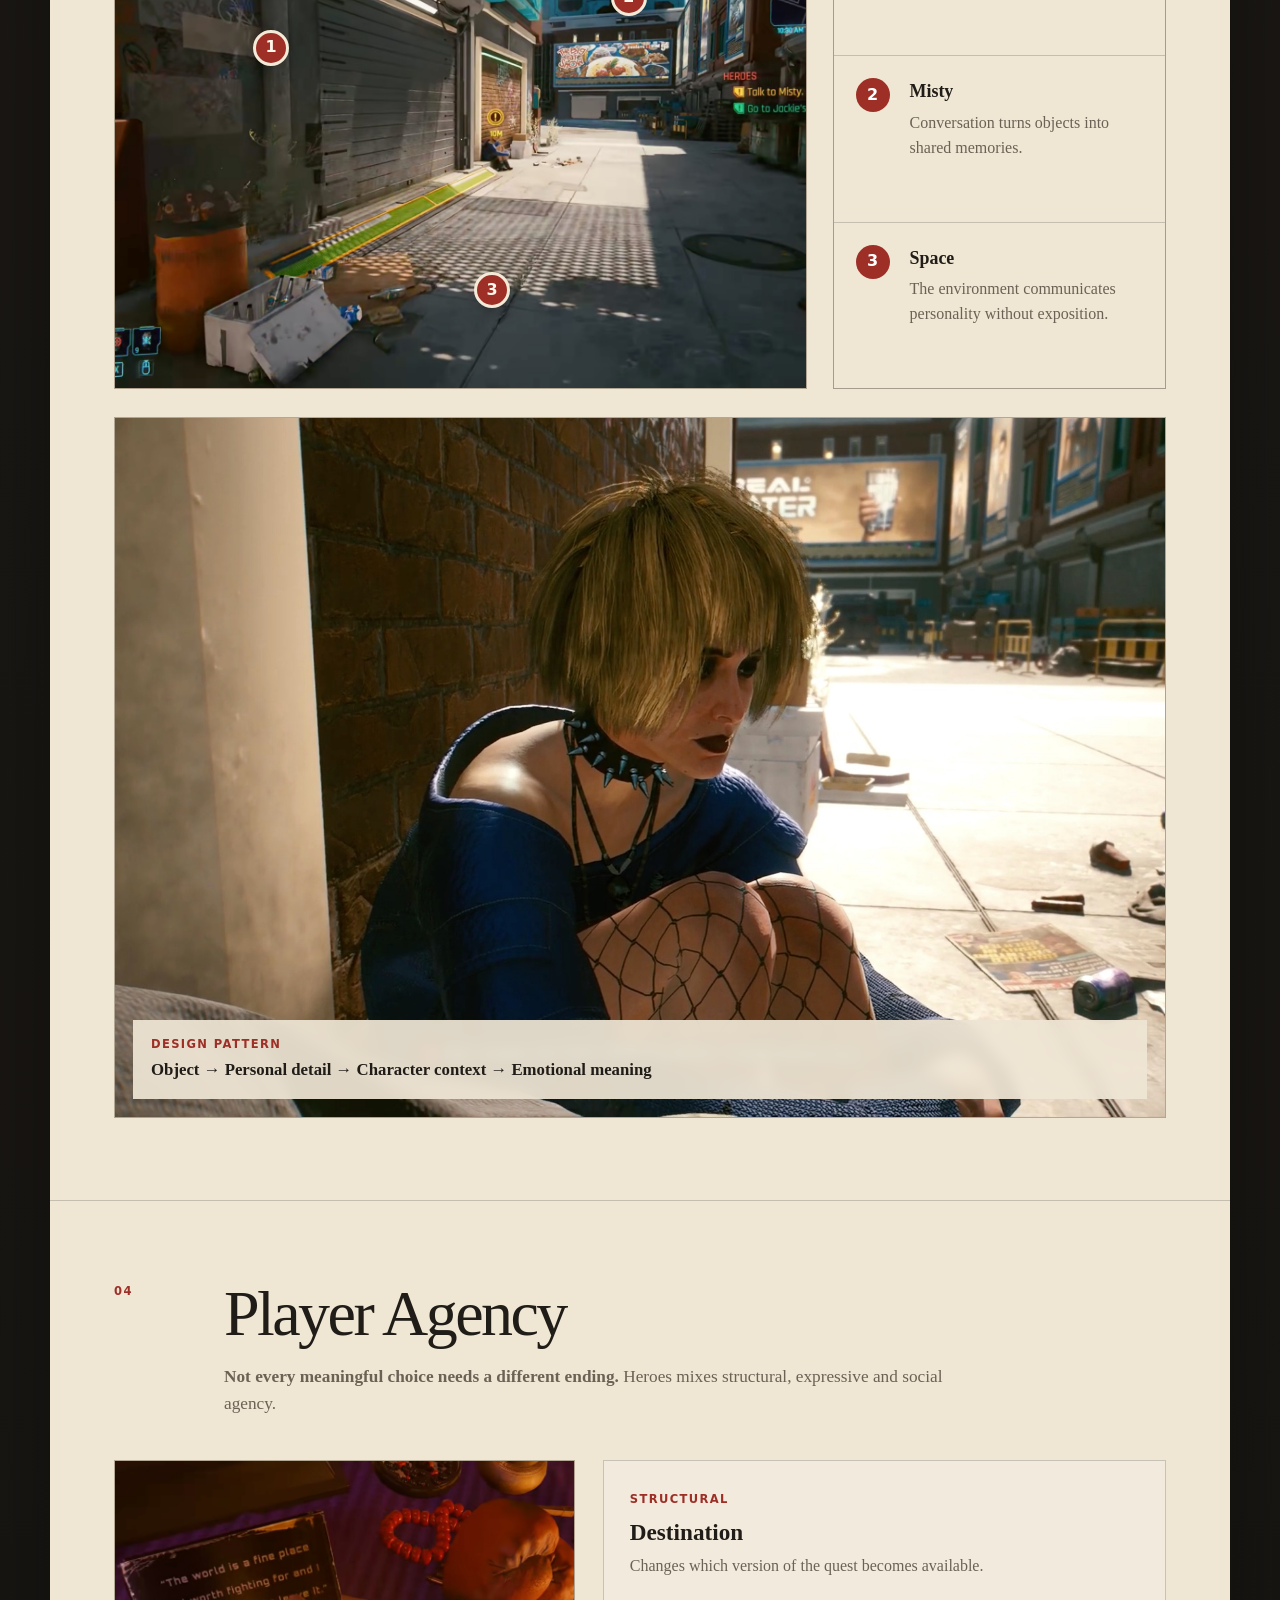
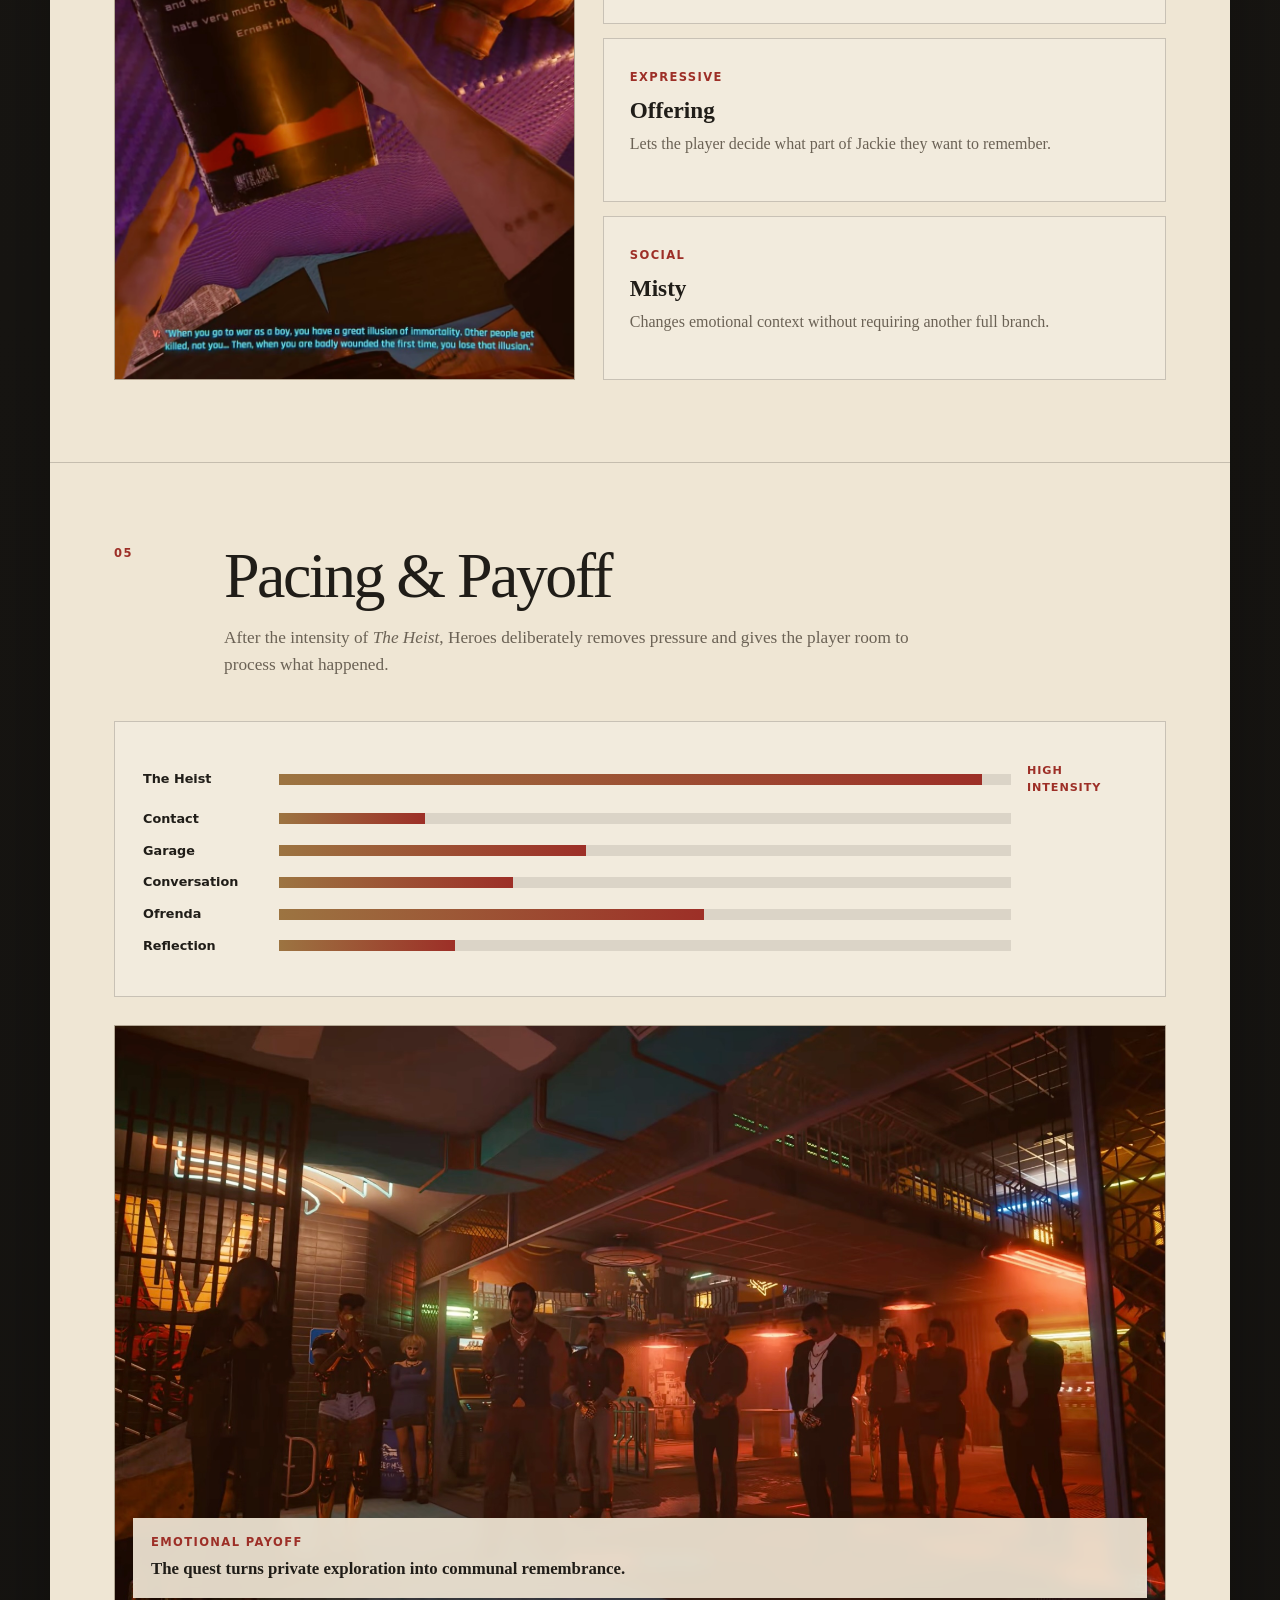
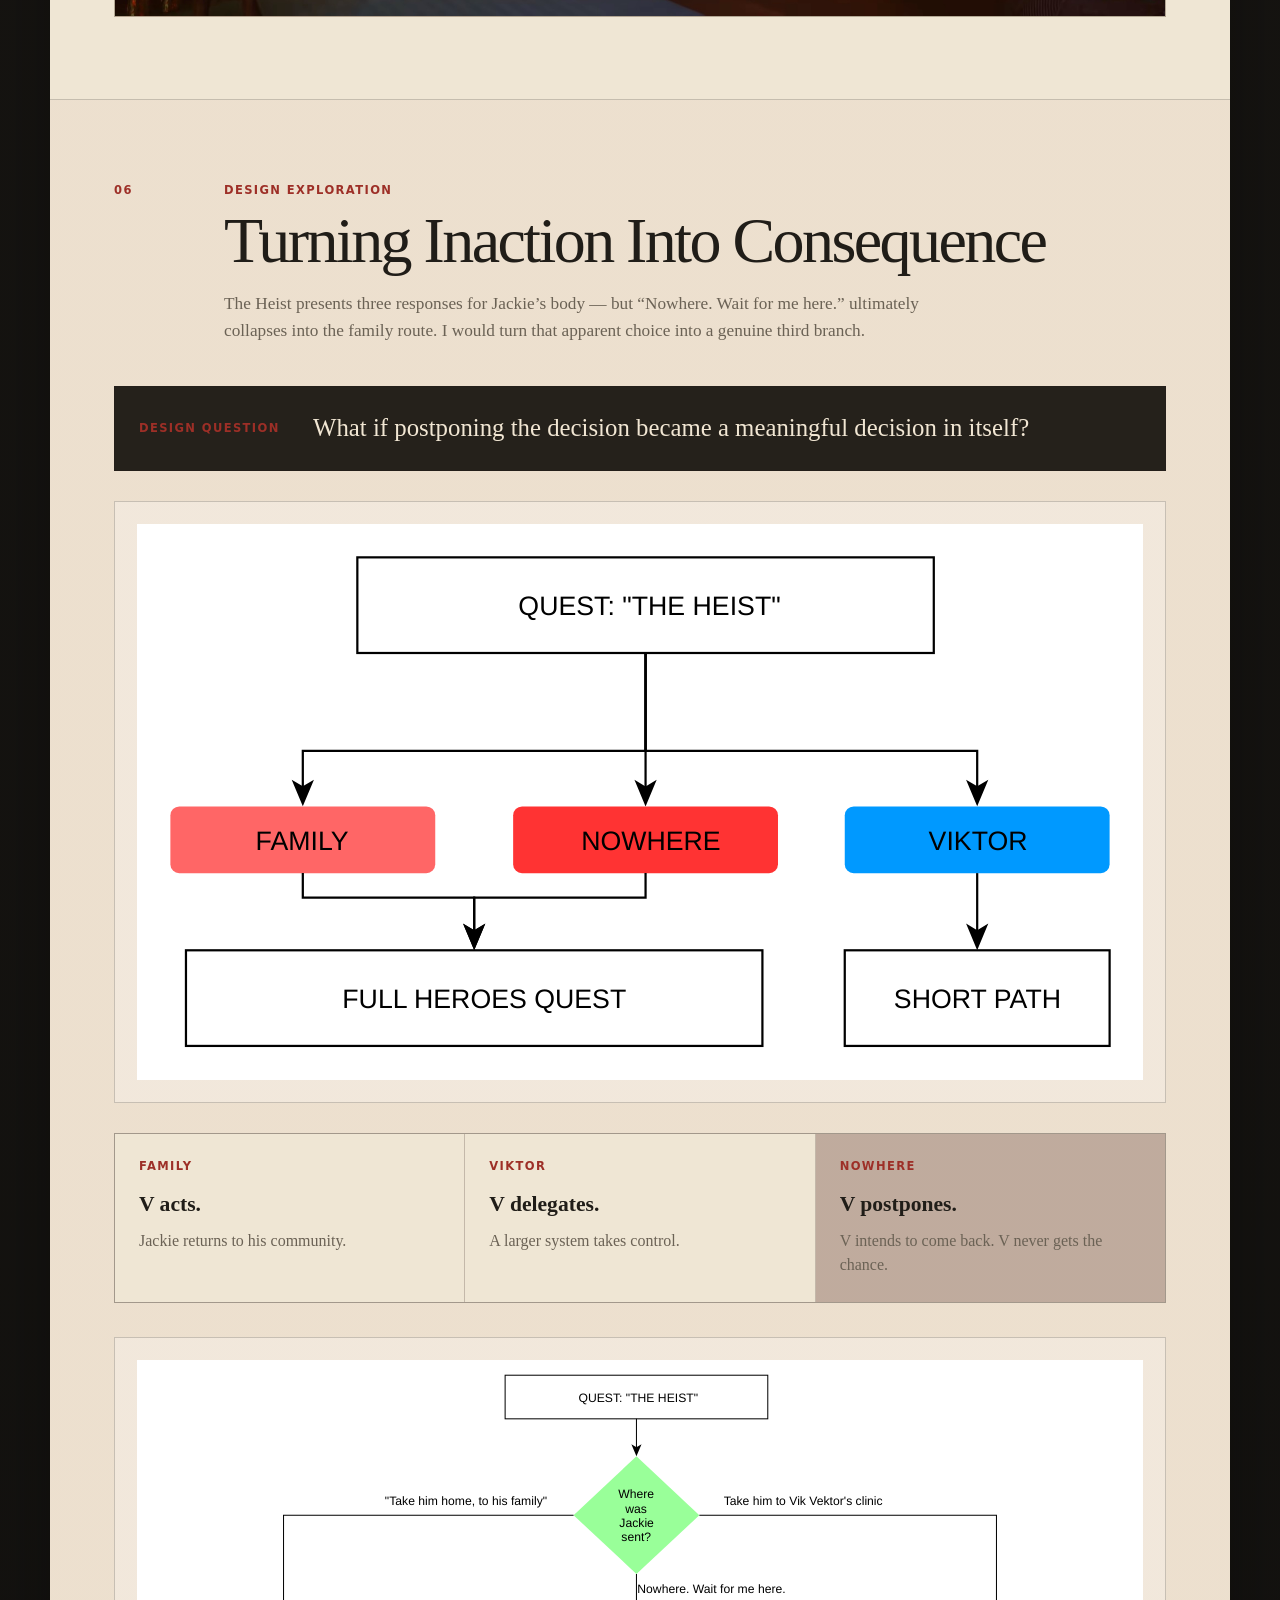
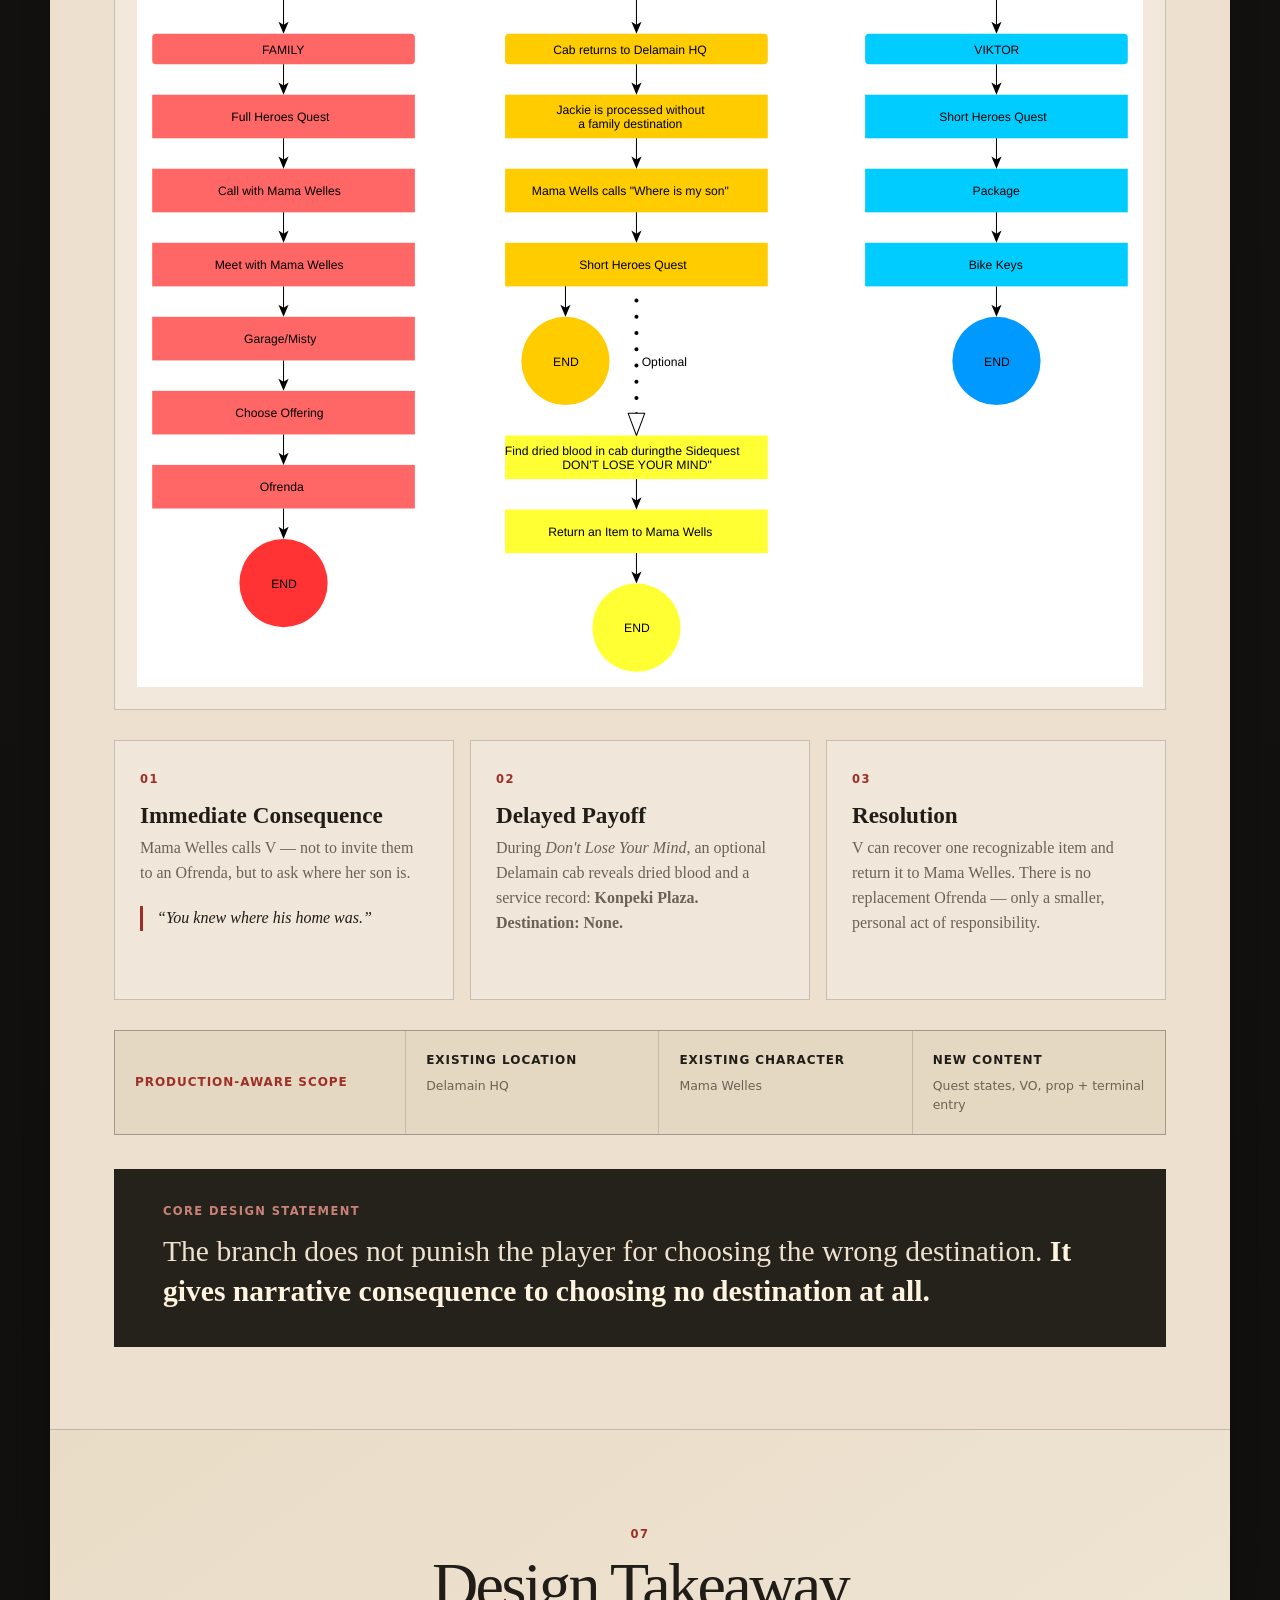
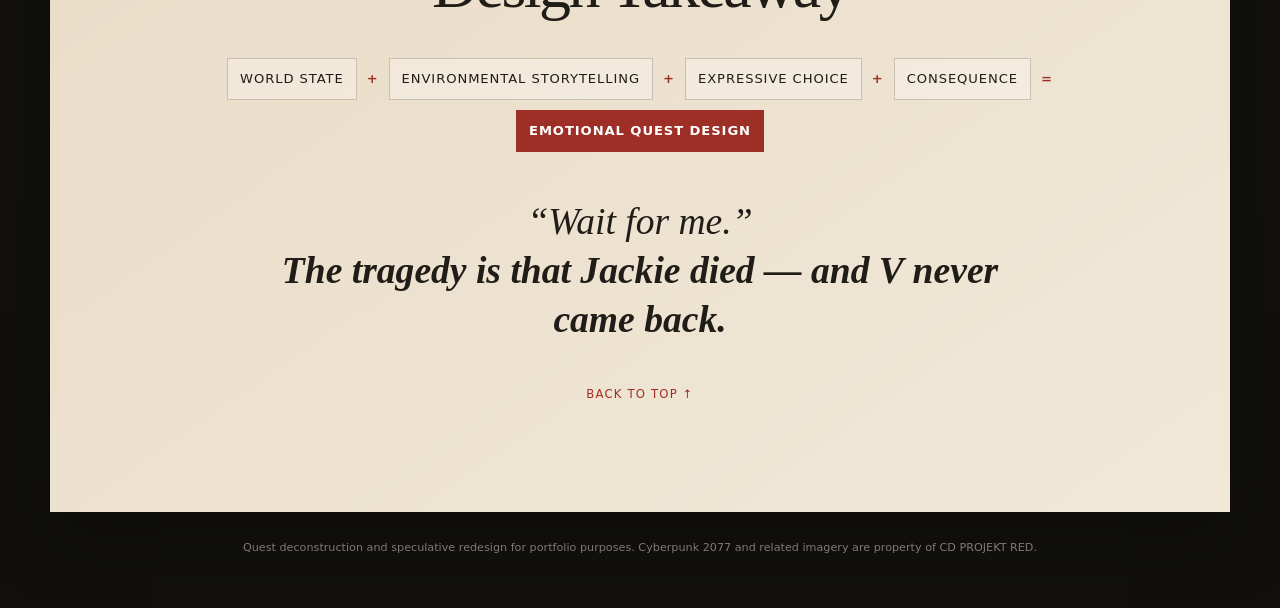
==== commit 3cdd1f81: "Reevaluation" ====
--- a/case-studies/heroes/index.html
+++ b/case-studies/heroes/index.html
@@ -219,7 +219,7 @@
       </div>
       <blockquote>
         “Wait for me.”<br />
-        <strong>The tragedy is that Jackie did — and V never came back.</strong>
+        <strong>The tragedy is that Jackie died — and V never came back.</strong>
       </blockquote>
       <a class="back-to-top" href="#top">Back to top ↑</a>
     </section>
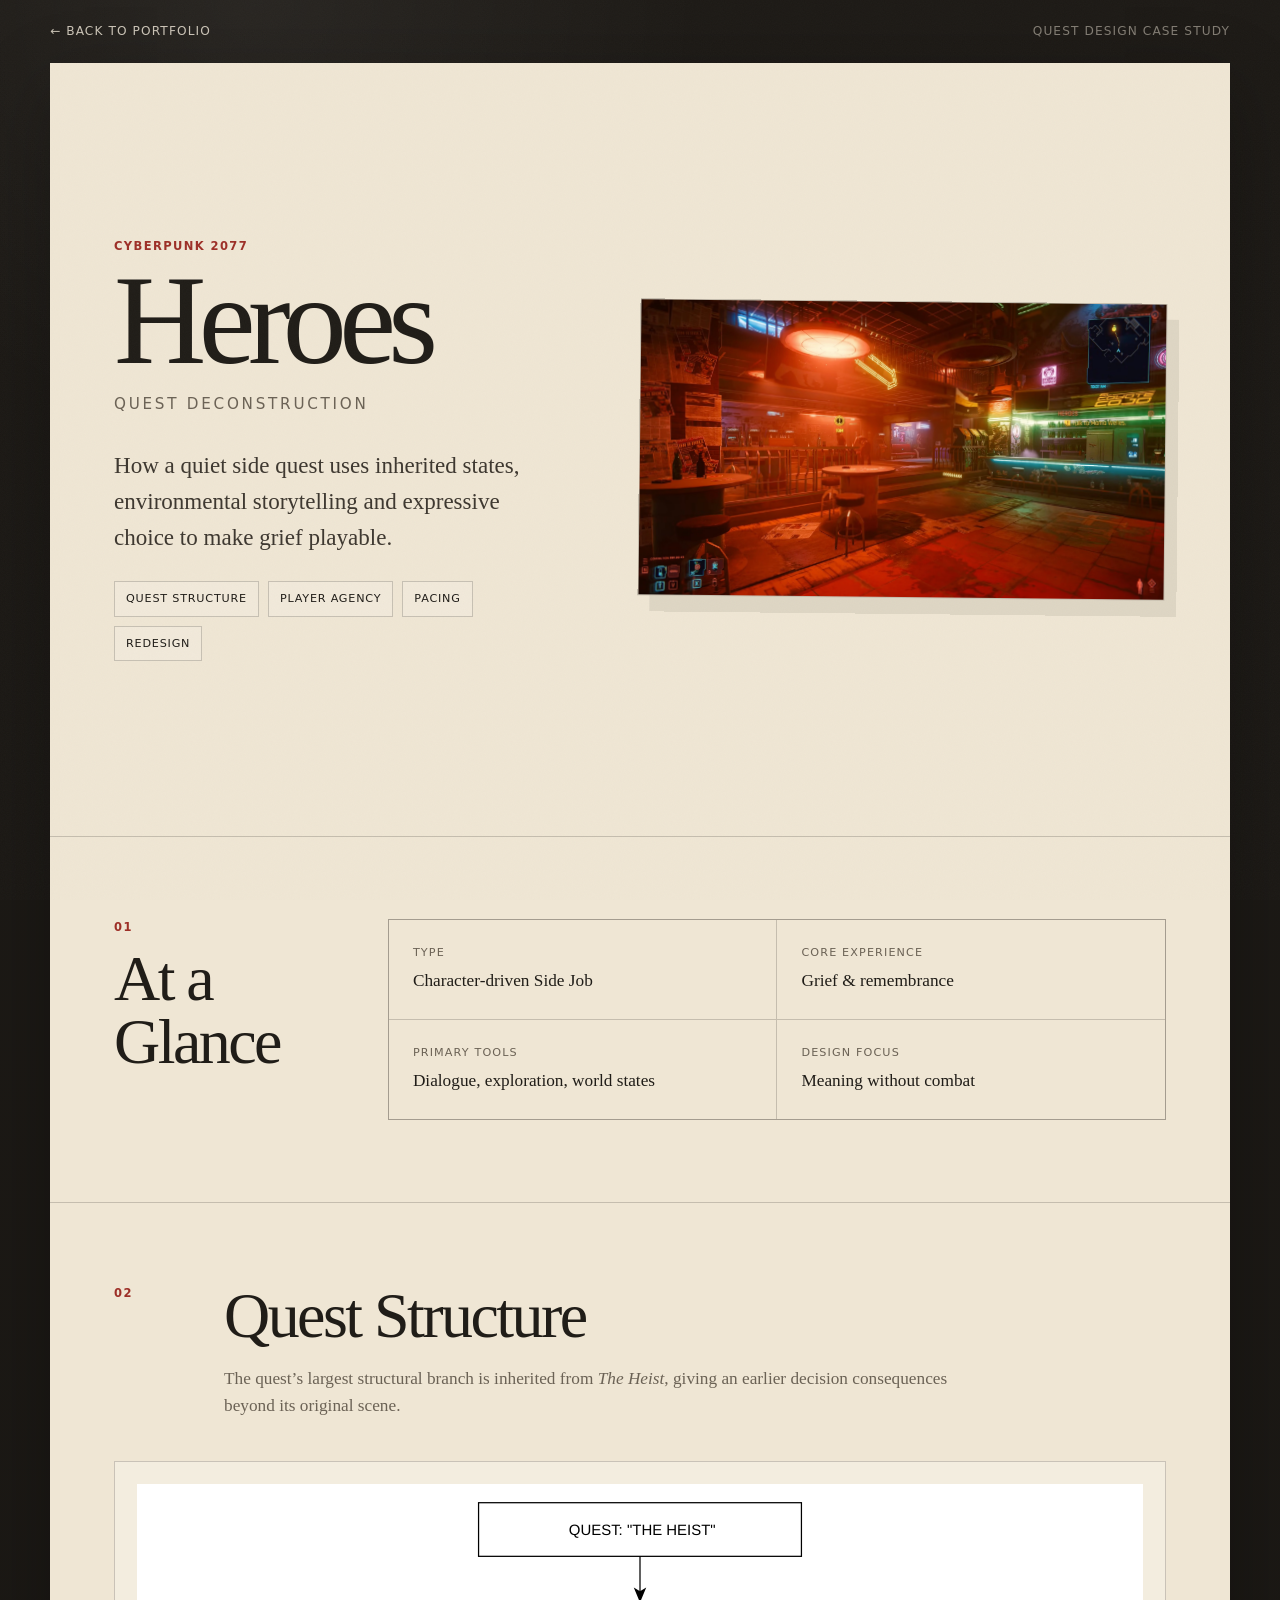
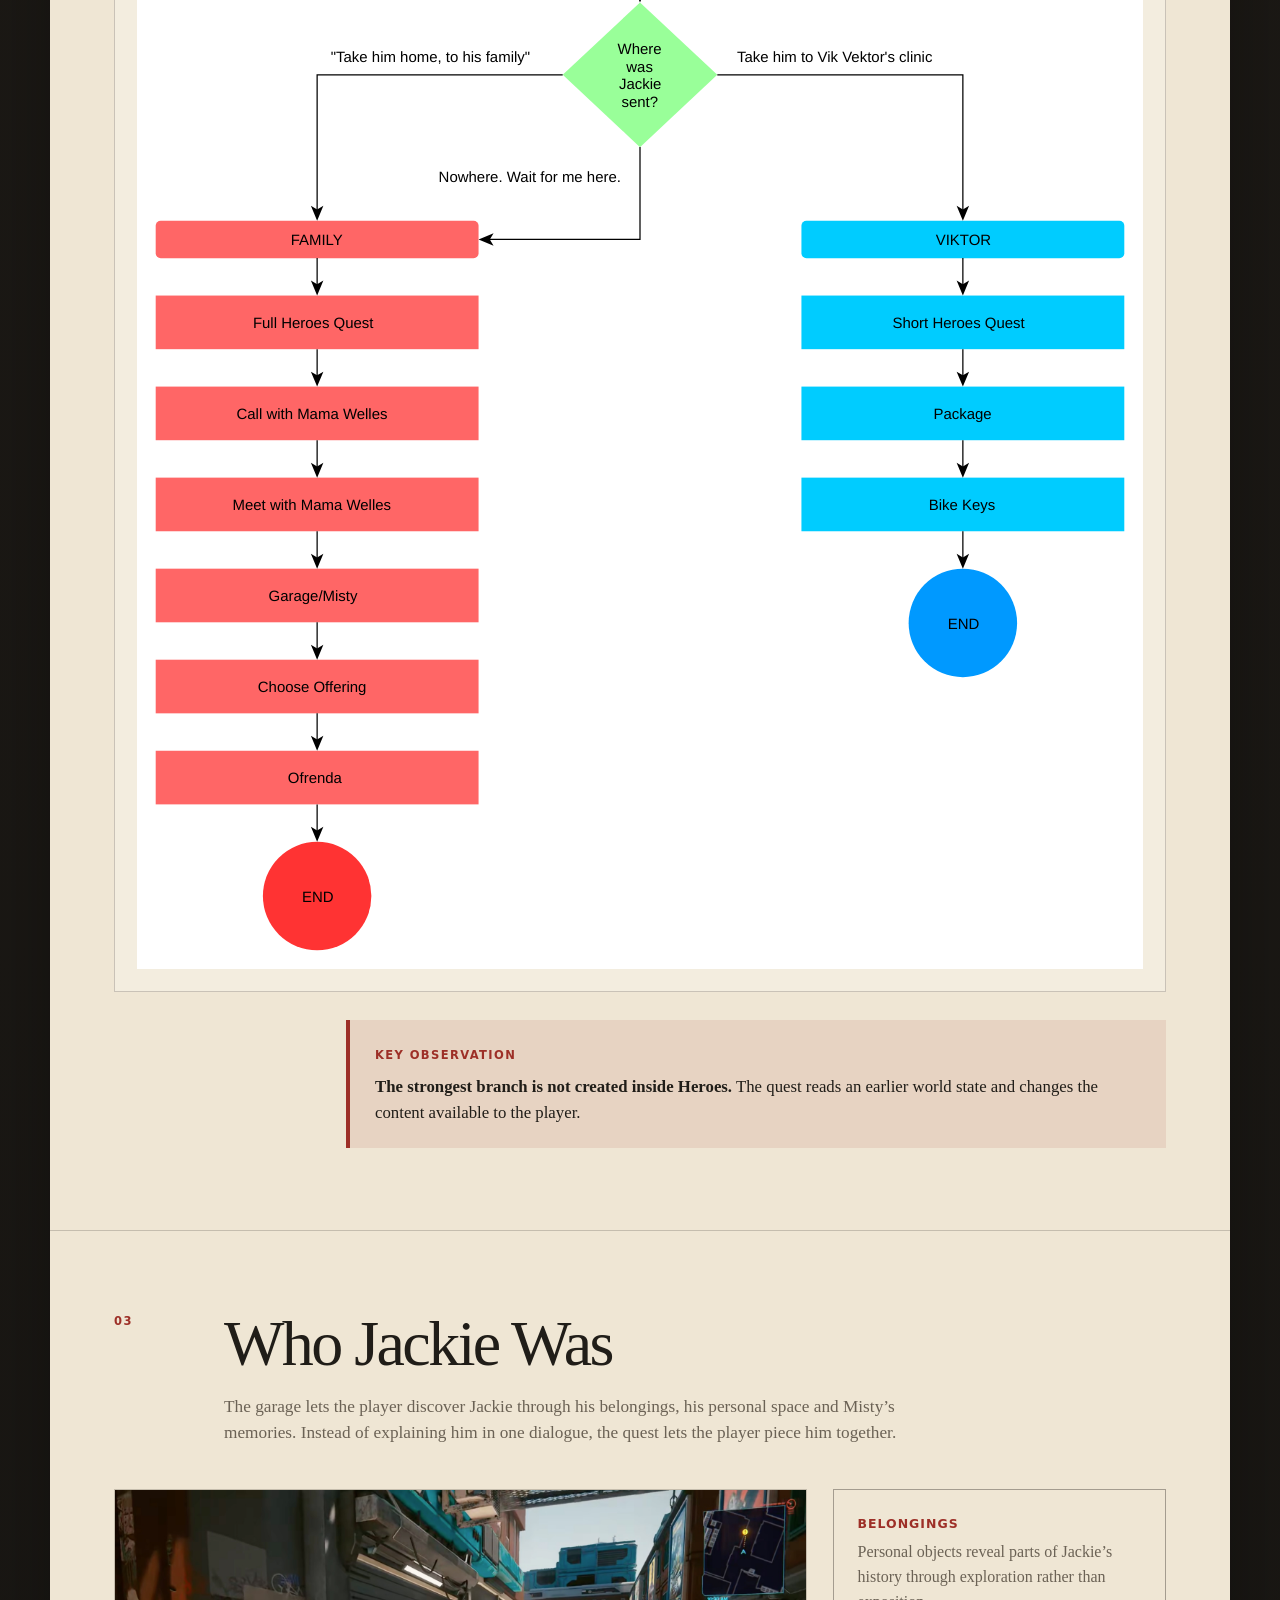
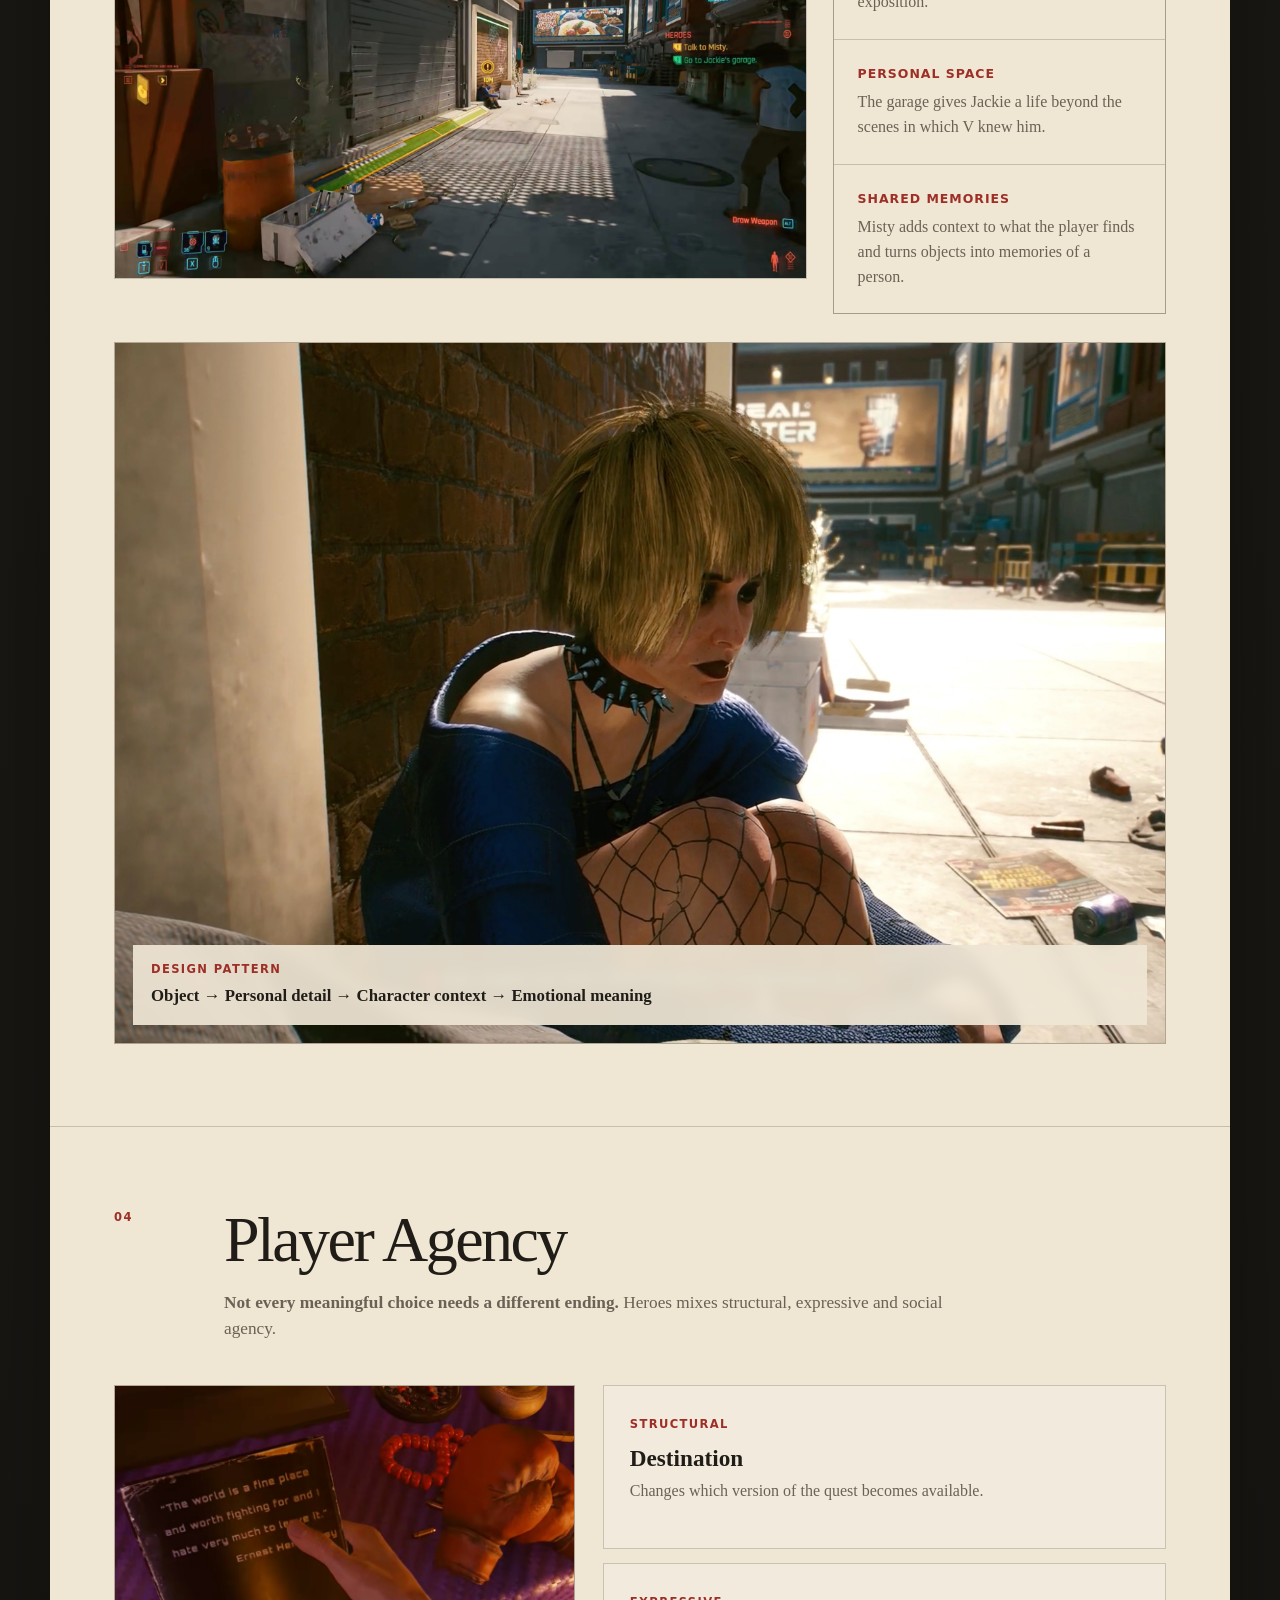
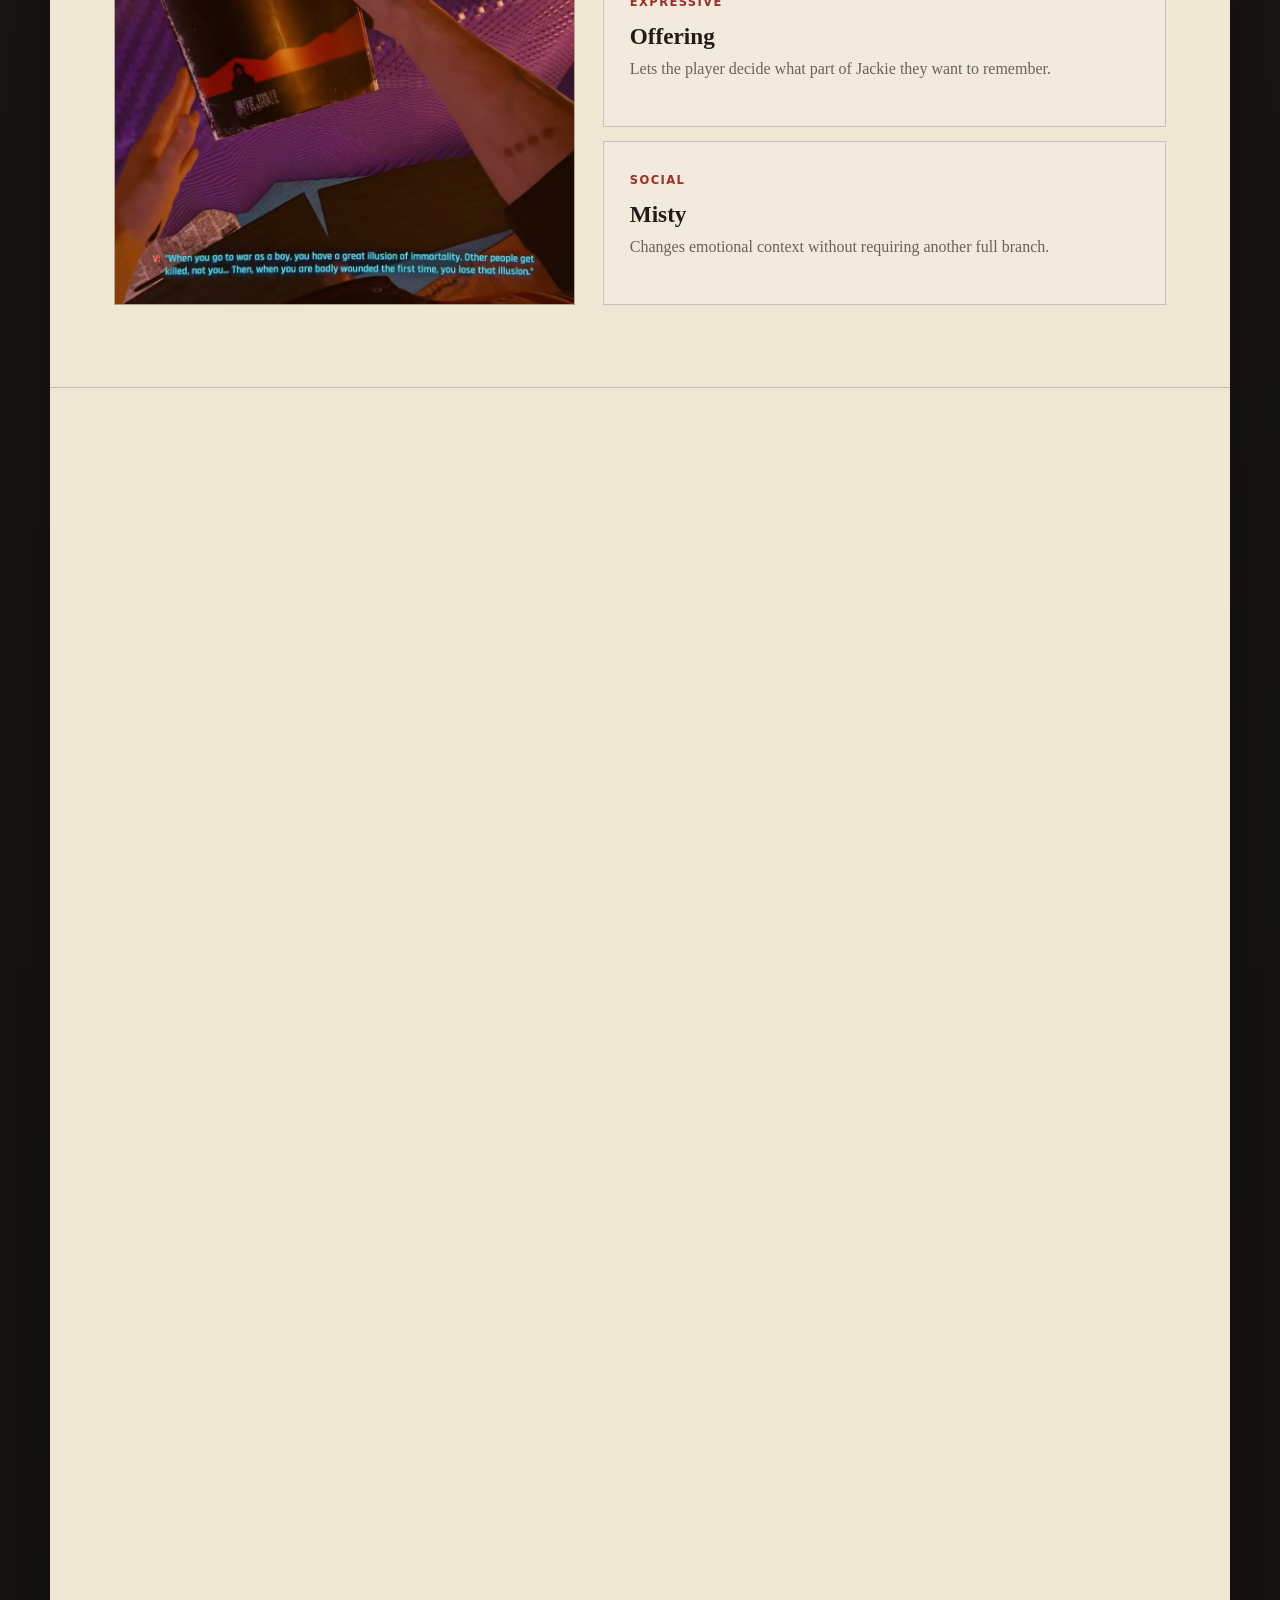
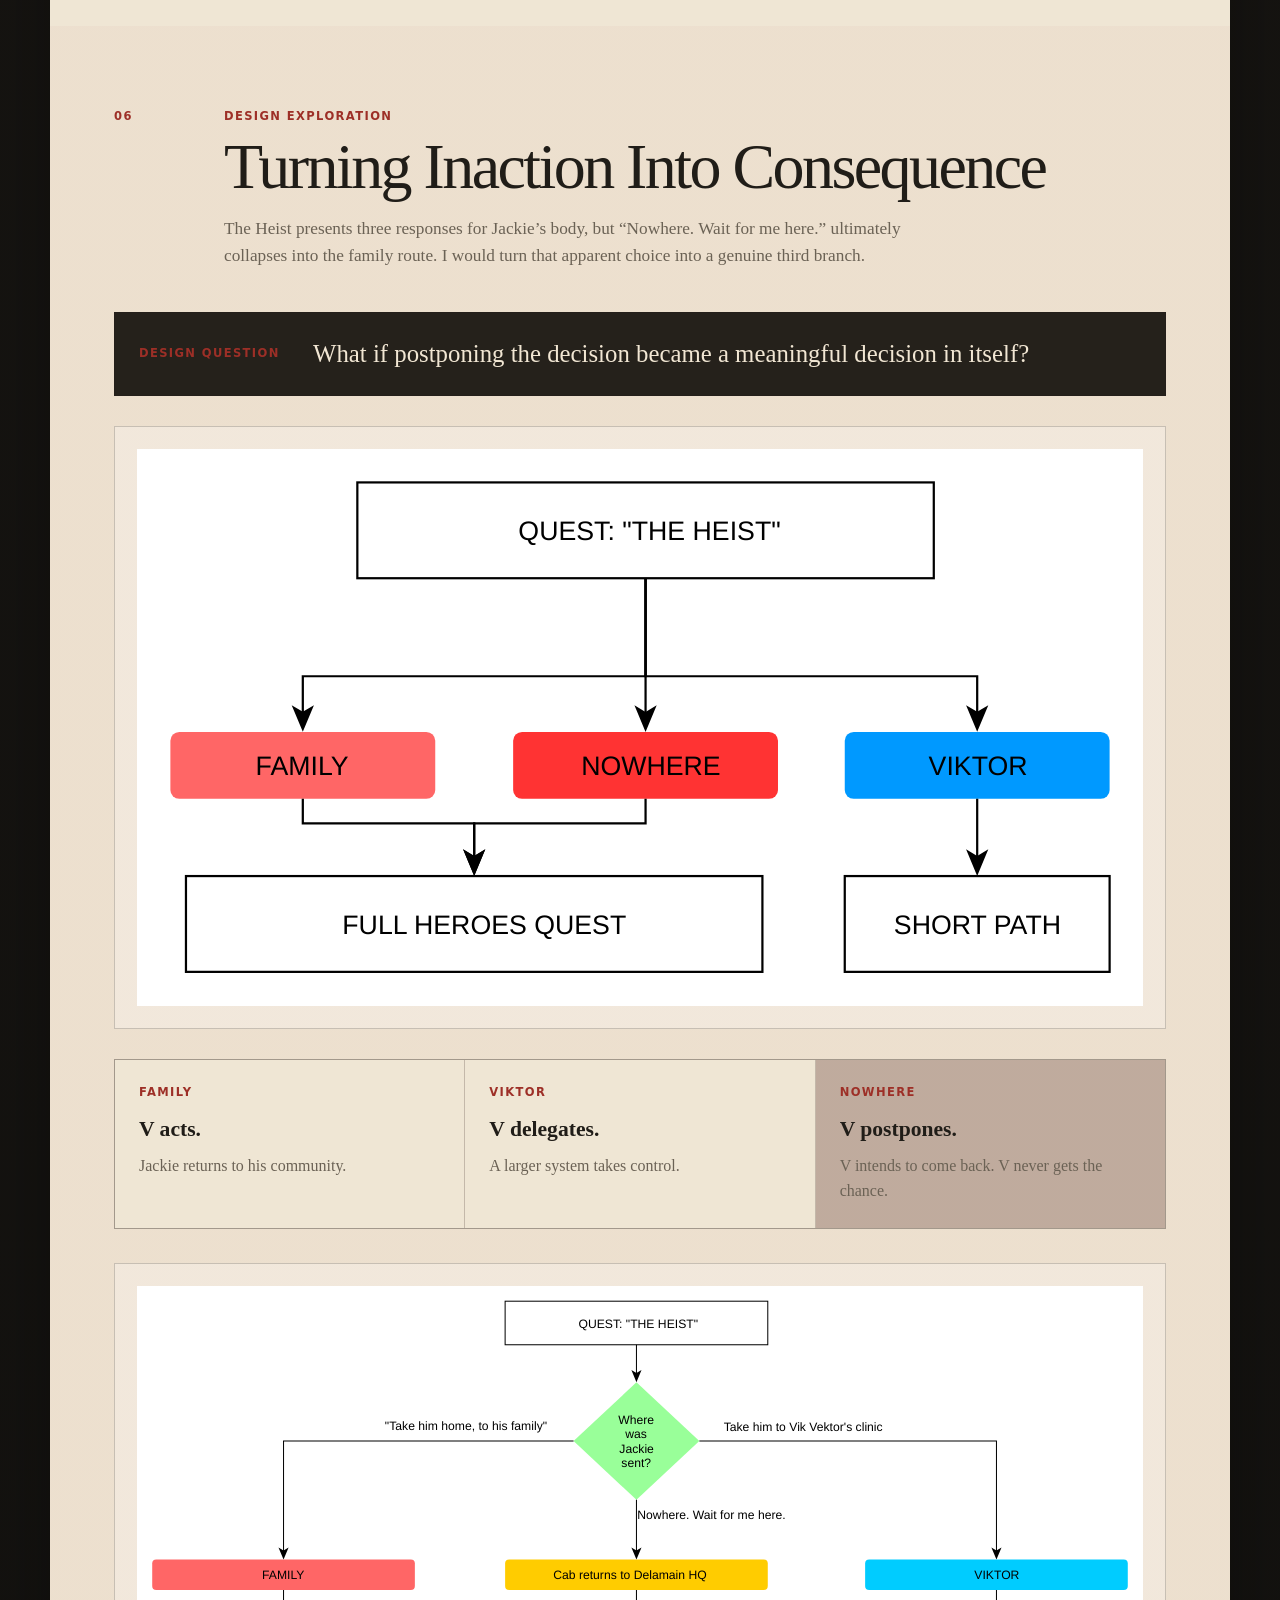
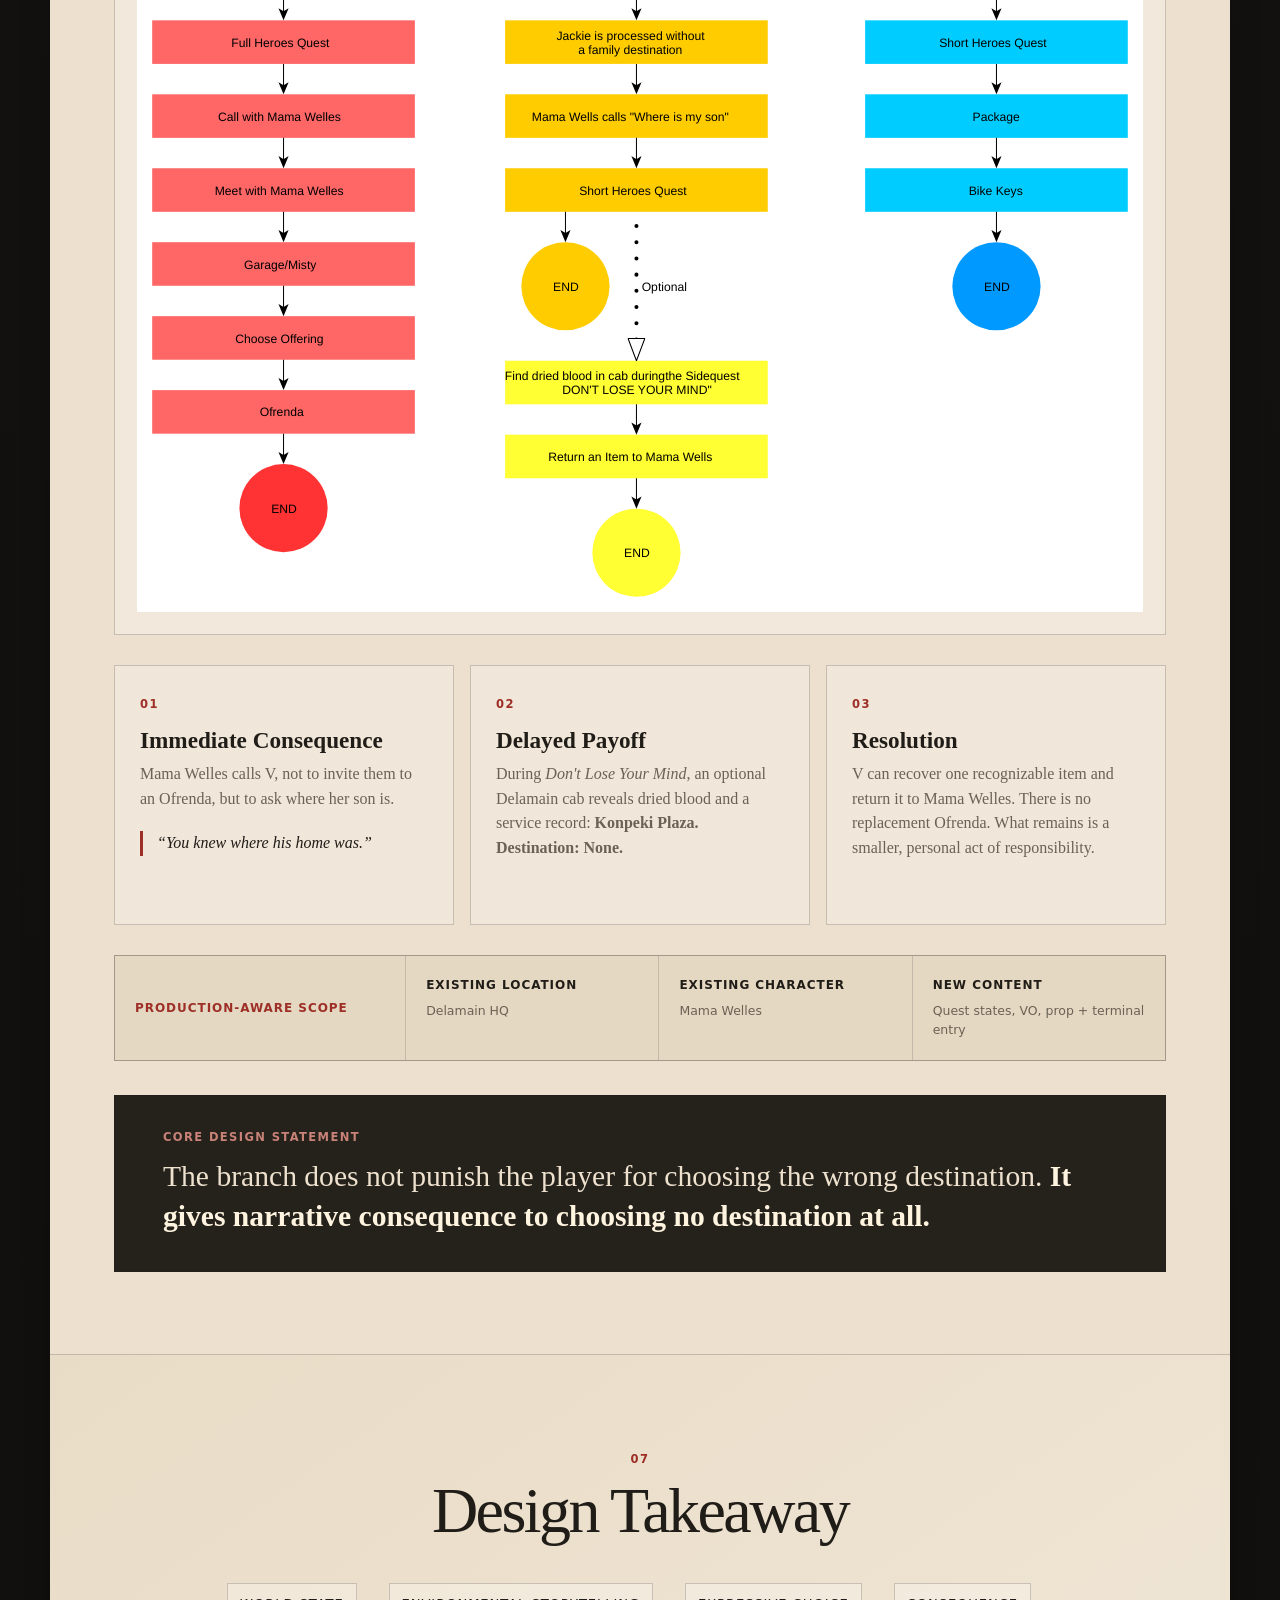
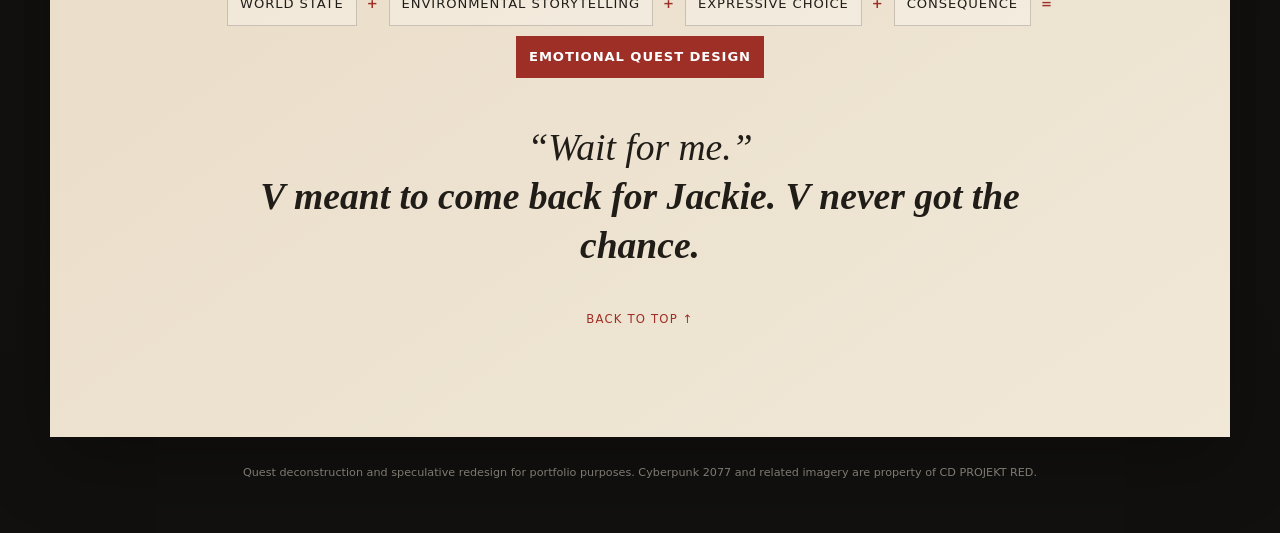
==== commit 9f1c031c: "Another revision" ====
--- a/case-studies/heroes/index.html
+++ b/case-studies/heroes/index.html
@@ -3,8 +3,8 @@
 <head>
   <meta charset="utf-8" />
   <meta name="viewport" content="width=device-width, initial-scale=1" />
-  <meta name="description" content="A visual quest deconstruction of Cyberpunk 2077: Heroes — structure, environmental storytelling, player agency, pacing and a third-branch design exploration." />
-  <title>Heroes — Quest Deconstruction | Niklas Möller</title>
+  <meta name="description" content="A visual quest deconstruction of Cyberpunk 2077: Heroes: structure, environmental storytelling, player agency, pacing and a third-branch design exploration." />
+  <title>Heroes | Quest Deconstruction | Niklas Möller</title>
   <link rel="stylesheet" href="styles.css" />
   <script defer src="script.js"></script>
 </head>
@@ -74,23 +74,20 @@
       <div class="section-heading">
         <p class="section-number">03</p>
         <div>
-          <h2>Making Jackie Playable</h2>
-          <p>The garage turns character exposition into exploration. Jackie is reconstructed through his belongings, his space and the people who knew him.</p>
+          <h2>Who Jackie Was</h2>
+          <p>The garage lets the player discover Jackie through his belongings, his personal space and Misty’s memories. Instead of explaining him in one dialogue, the quest lets the player piece him together.</p>
         </div>
       </div>
 
       <div class="story-grid">
-        <figure class="media-frame annotated-media" data-fallback="Add assets/images/heroes-garage.jpg">
+        <figure class="media-frame story-image" data-fallback="Add assets/images/heroes-garage.jpg">
           <img src="assets/images/heroes-garage.jpg" alt="Jackie's garage" />
-          <span class="marker marker-one">1</span>
-          <span class="marker marker-two">2</span>
-          <span class="marker marker-three">3</span>
         </figure>
 
         <div class="story-notes">
-          <article><span>1</span><div><strong>Objects</strong><p>Personal history becomes something the player can inspect.</p></div></article>
-          <article><span>2</span><div><strong>Misty</strong><p>Conversation turns objects into shared memories.</p></div></article>
-          <article><span>3</span><div><strong>Space</strong><p>The environment communicates personality without exposition.</p></div></article>
+          <article><strong>Belongings</strong><p>Personal objects reveal parts of Jackie’s history through exploration rather than exposition.</p></article>
+          <article><strong>Personal Space</strong><p>The garage gives Jackie a life beyond the scenes in which V knew him.</p></article>
+          <article><strong>Shared Memories</strong><p>Misty adds context to what the player finds and turns objects into memories of a person.</p></article>
         </div>
       </div>
 
@@ -155,7 +152,7 @@
         <div>
           <p class="kicker">Design Exploration</p>
           <h2>Turning Inaction Into Consequence</h2>
-          <p>The Heist presents three responses for Jackie’s body — but “Nowhere. Wait for me here.” ultimately collapses into the family route. I would turn that apparent choice into a genuine third branch.</p>
+          <p>The Heist presents three responses for Jackie’s body, but “Nowhere. Wait for me here.” ultimately collapses into the family route. I would turn that apparent choice into a genuine third branch.</p>
         </div>
       </div>
 
@@ -182,7 +179,7 @@
         <article>
           <span class="beat-number">01</span>
           <h3>Immediate Consequence</h3>
-          <p>Mama Welles calls V — not to invite them to an Ofrenda, but to ask where her son is.</p>
+          <p>Mama Welles calls V, not to invite them to an Ofrenda, but to ask where her son is.</p>
           <blockquote>“You knew where his home was.”</blockquote>
         </article>
         <article>
@@ -193,7 +190,7 @@
         <article>
           <span class="beat-number">03</span>
           <h3>Resolution</h3>
-          <p>V can recover one recognizable item and return it to Mama Welles. There is no replacement Ofrenda — only a smaller, personal act of responsibility.</p>
+          <p>V can recover one recognizable item and return it to Mama Welles. There is no replacement Ofrenda. What remains is a smaller, personal act of responsibility.</p>
         </article>
       </div>
 
@@ -219,7 +216,7 @@
       </div>
       <blockquote>
         “Wait for me.”<br />
-        <strong>The tragedy is that Jackie died — and V never came back.</strong>
+        <strong>V meant to come back for Jackie. V never got the chance.</strong>
       </blockquote>
       <a class="back-to-top" href="#top">Back to top ↑</a>
     </section>
--- a/case-studies/heroes/styles.css
+++ b/case-studies/heroes/styles.css
@@ -194,9 +194,19 @@
   border: 1px dashed rgba(32,29,24,.25);
 }
 .hero-media {
-  min-height: 540px;
+  min-height: 0;
+  align-self: center;
+  background: transparent;
   transform: rotate(.6deg);
   box-shadow: 12px 16px 0 rgba(32,29,24,.08);
+}
+.hero-media img {
+  height: auto;
+  object-fit: contain;
+}
+.hero-media.is-missing {
+  min-height: 420px;
+  background: #d8cbb4;
 }
 
 /* overview + headings */
@@ -262,26 +272,20 @@
   display: grid;
   grid-template-columns: 1.35fr .65fr;
   gap: 26px;
-  align-items: stretch;
-}
-.annotated-media { min-height: 500px; }
-.marker {
-  position: absolute;
-  width: 36px;
-  height: 36px;
-  display: grid;
-  place-items: center;
-  border-radius: 50%;
-  border: 3px solid #f4ead7;
-  background: var(--accent);
-  color: #fff7ea;
-  font-family: system-ui, sans-serif;
-  font-weight: 800;
-  box-shadow: 0 5px 18px rgba(0,0,0,.28);
-}
-.marker-one { left: 20%; top: 28%; }
-.marker-two { right: 23%; top: 18%; }
-.marker-three { left: 52%; bottom: 16%; }
+  align-items: start;
+}
+.story-image {
+  min-height: 0;
+  background: transparent;
+}
+.story-image img {
+  height: auto;
+  object-fit: contain;
+}
+.story-image.is-missing {
+  min-height: 420px;
+  background: #d8cbb4;
+}
 .story-notes {
   display: grid;
   gap: 1px;
@@ -289,25 +293,19 @@
   border: 1px solid var(--line);
 }
 .story-notes article {
-  display: grid;
-  grid-template-columns: 40px 1fr;
-  gap: 14px;
-  padding: 22px;
+  padding: 24px;
   background: var(--paper);
 }
-.story-notes article > span {
-  width: 34px;
-  height: 34px;
-  display: grid;
-  place-items: center;
-  border-radius: 50%;
-  color: white;
-  background: var(--accent);
+.story-notes strong {
+  display: block;
+  margin-bottom: 7px;
+  color: var(--accent);
+  font-size: .78rem;
   font-family: system-ui, sans-serif;
-  font-weight: 800;
-}
-.story-notes strong { font-size: 1.12rem; }
-.story-notes p { margin: 5px 0 0; color: var(--muted); }
+  text-transform: uppercase;
+  letter-spacing: .08em;
+}
+.story-notes p { margin: 0; color: var(--muted); }
 .wide-caption-media { min-height: 360px; margin-top: 28px; }
 .wide-caption-media figcaption,
 .payoff-media figcaption {
@@ -514,7 +512,8 @@
     grid-template-columns: 1fr;
   }
   .hero { min-height: auto; }
-  .hero-media { min-height: 420px; }
+  .hero-media { min-height: 0; }
+  .hero-media.is-missing { min-height: 360px; }
   .section-heading { grid-template-columns: 52px 1fr; }
   .story-notes { grid-template-columns: repeat(3, 1fr); }
   .story-notes article { grid-template-columns: 1fr; }
@@ -533,7 +532,8 @@
   .section-shell { padding: 58px 20px; }
   .hero { padding-top: 62px; }
   .hero h1 { font-size: clamp(4.2rem, 22vw, 6.4rem); }
-  .hero-media { min-height: 330px; transform: none; box-shadow: 7px 9px 0 rgba(32,29,24,.08); }
+  .hero-media { min-height: 0; transform: none; box-shadow: 7px 9px 0 rgba(32,29,24,.08); }
+  .hero-media.is-missing { min-height: 300px; }
   .quick-overview { gap: 28px; }
   .overview-grid { grid-template-columns: 1fr; }
   .section-heading { grid-template-columns: 1fr; gap: 8px; }
@@ -541,12 +541,10 @@
   .flowchart-frame { min-height: 340px; padding: 10px; }
   .compact-flowchart { min-height: 300px; }
   .redesign-flowchart { min-height: 430px; }
-  .annotated-media,
   .choice-media,
   .payoff-media { min-height: 340px; }
   .wide-caption-media { min-height: 300px; }
   .story-notes { grid-template-columns: 1fr; }
-  .marker { width: 30px; height: 30px; border-width: 2px; }
   .pacing-visual { padding: 18px; }
   .pacing-row { grid-template-columns: 88px 1fr; gap: 10px; }
   .pacing-row b { display: none; }
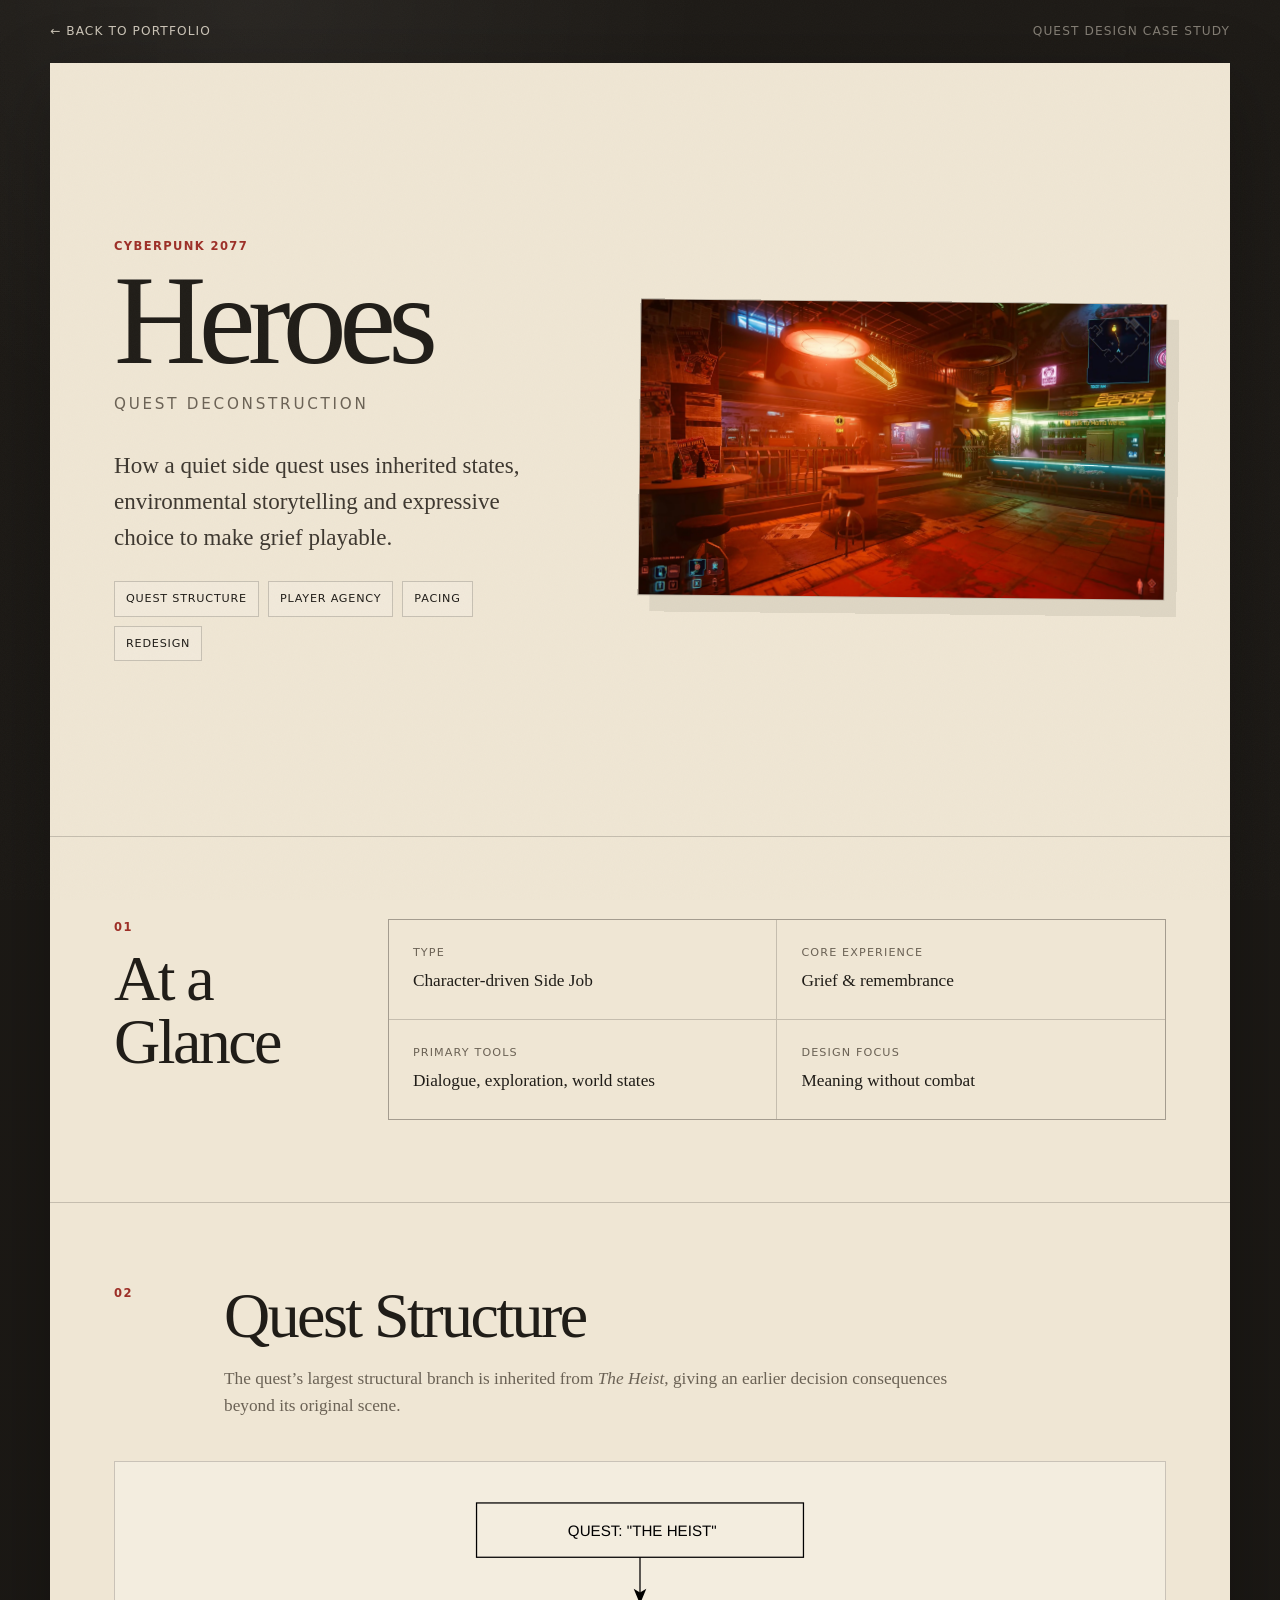
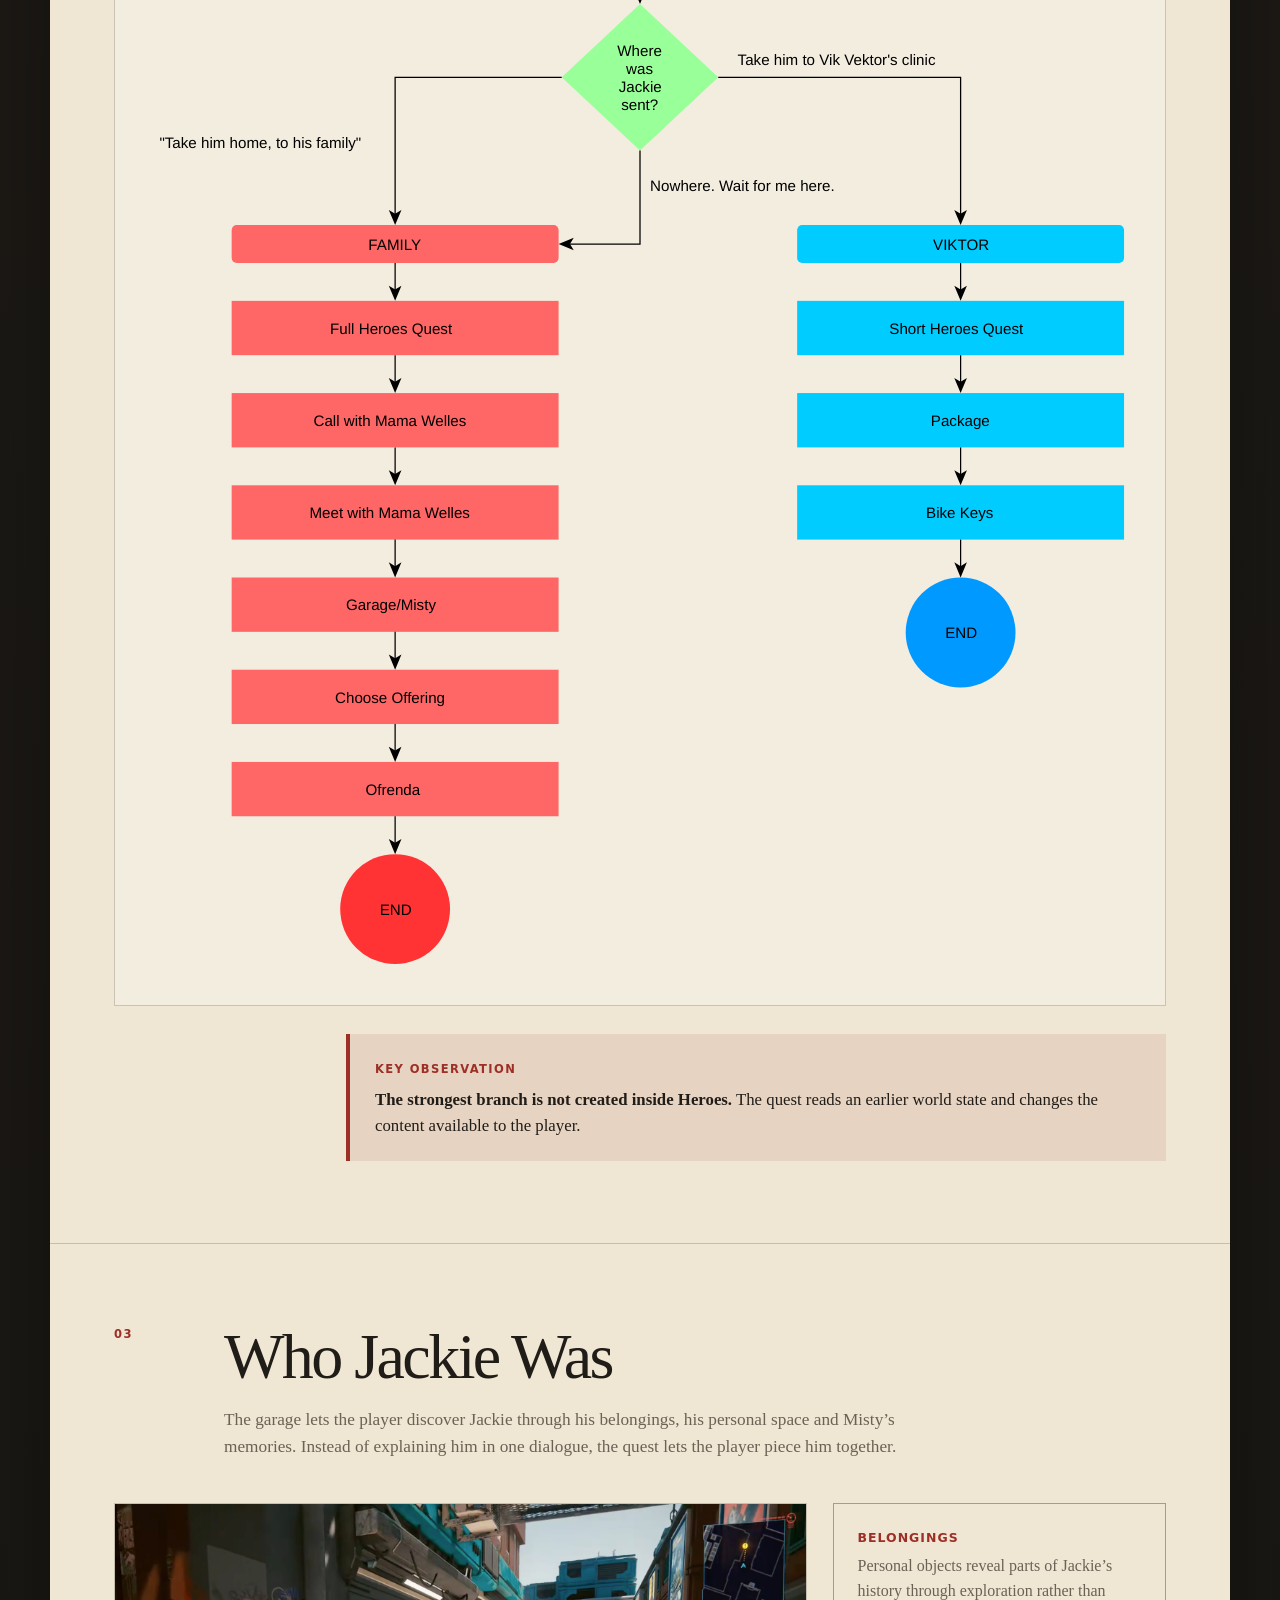
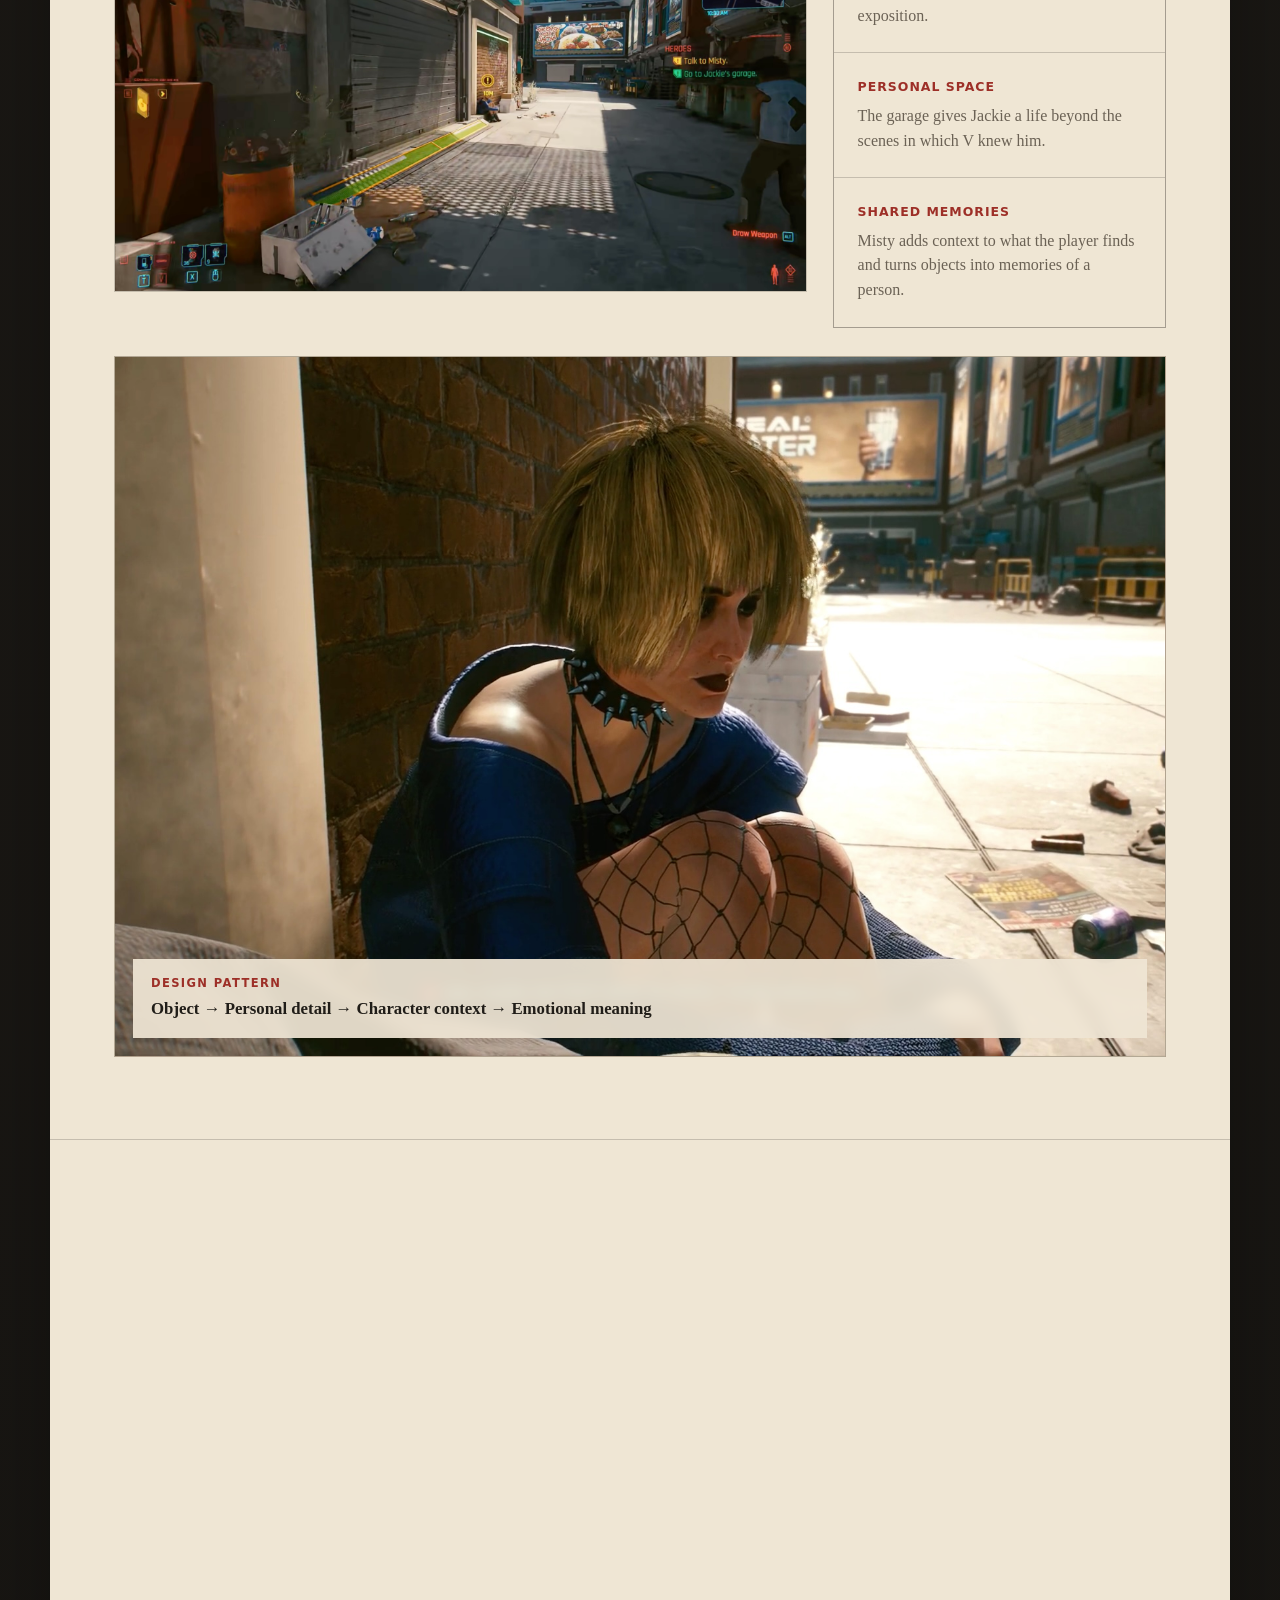
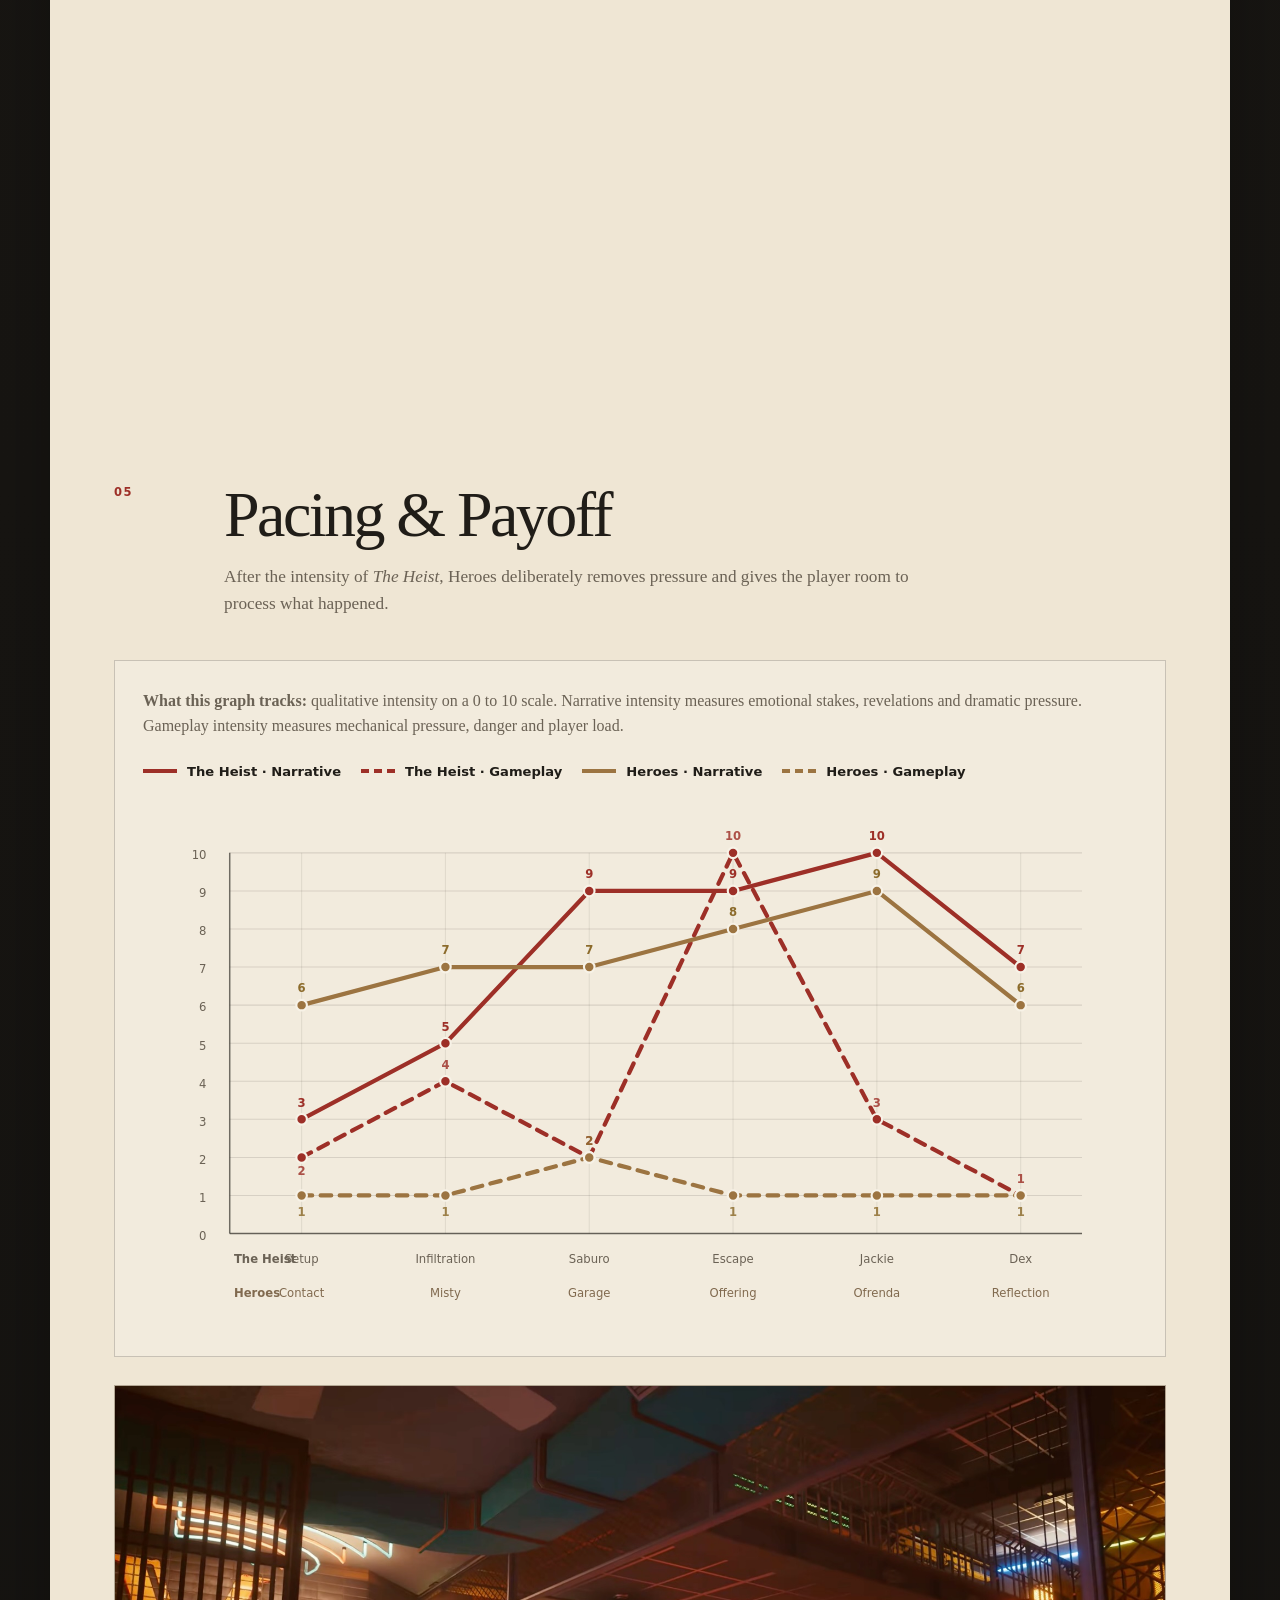
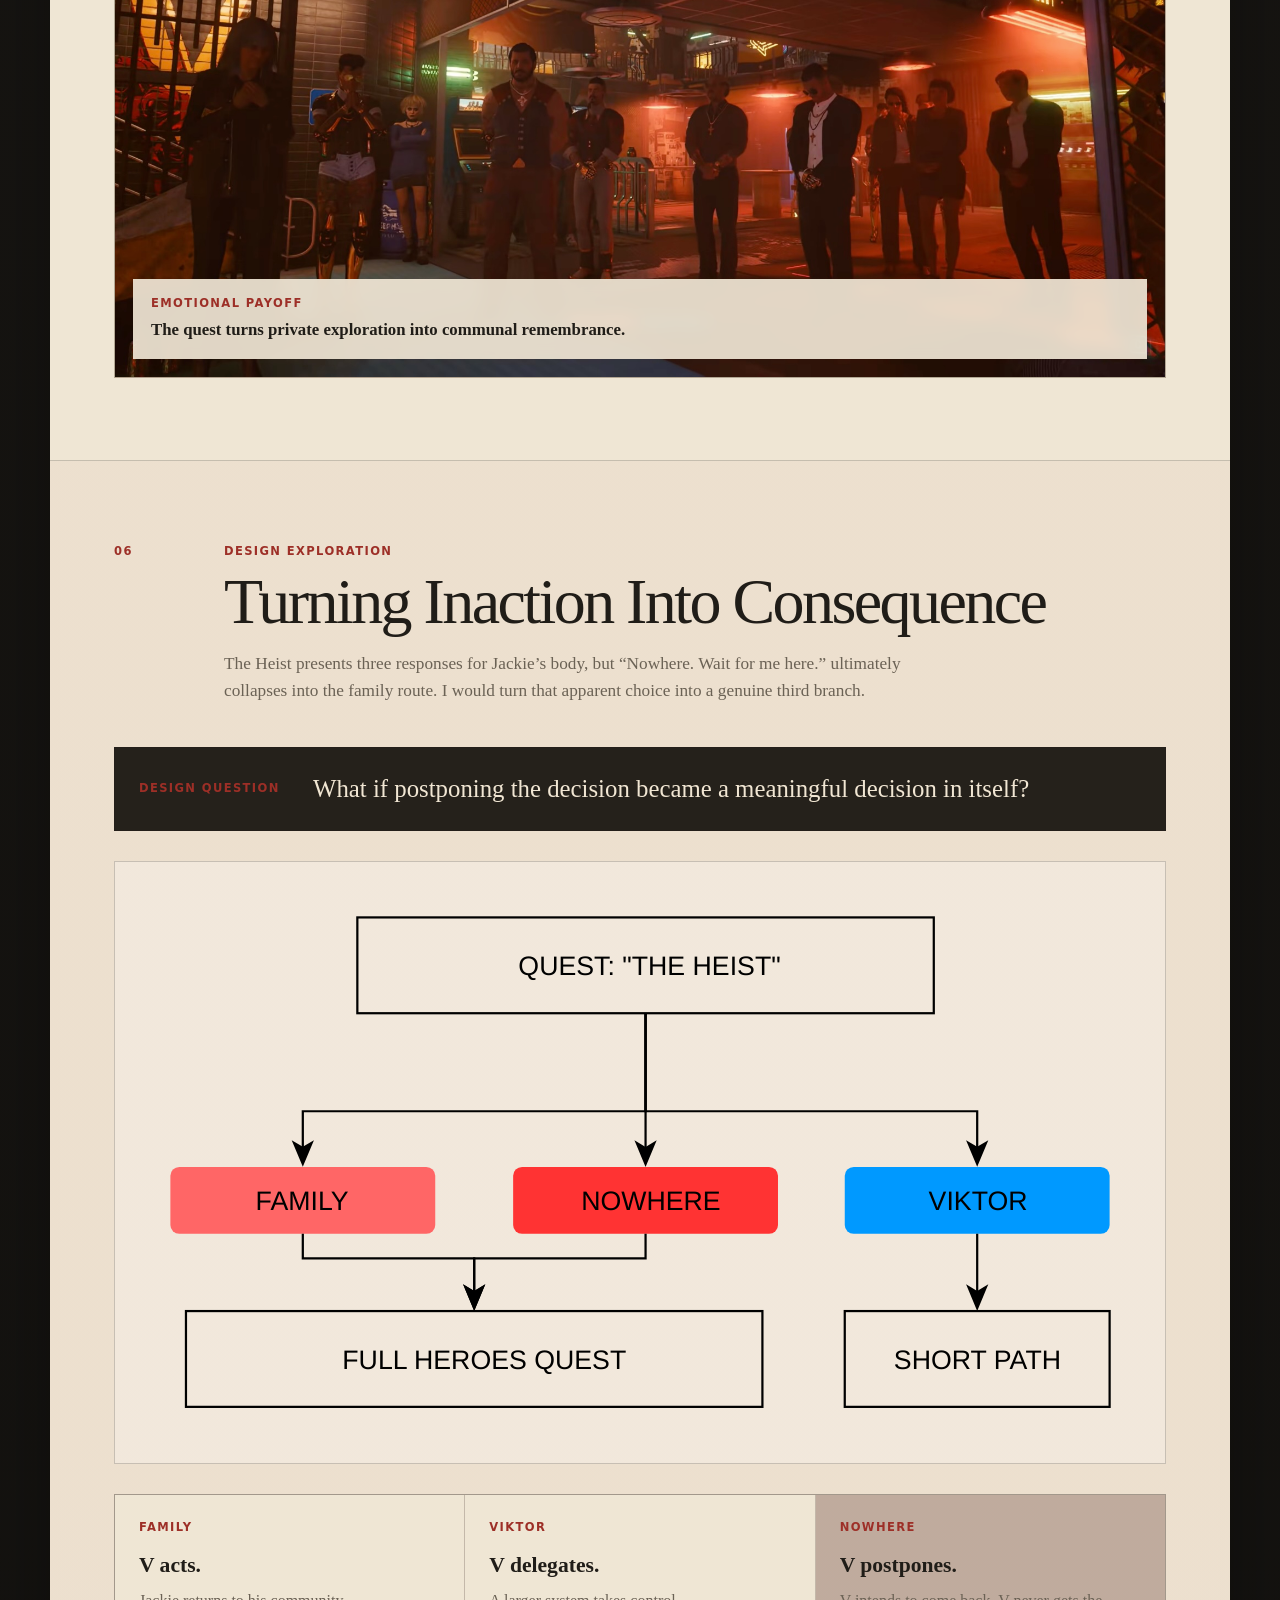
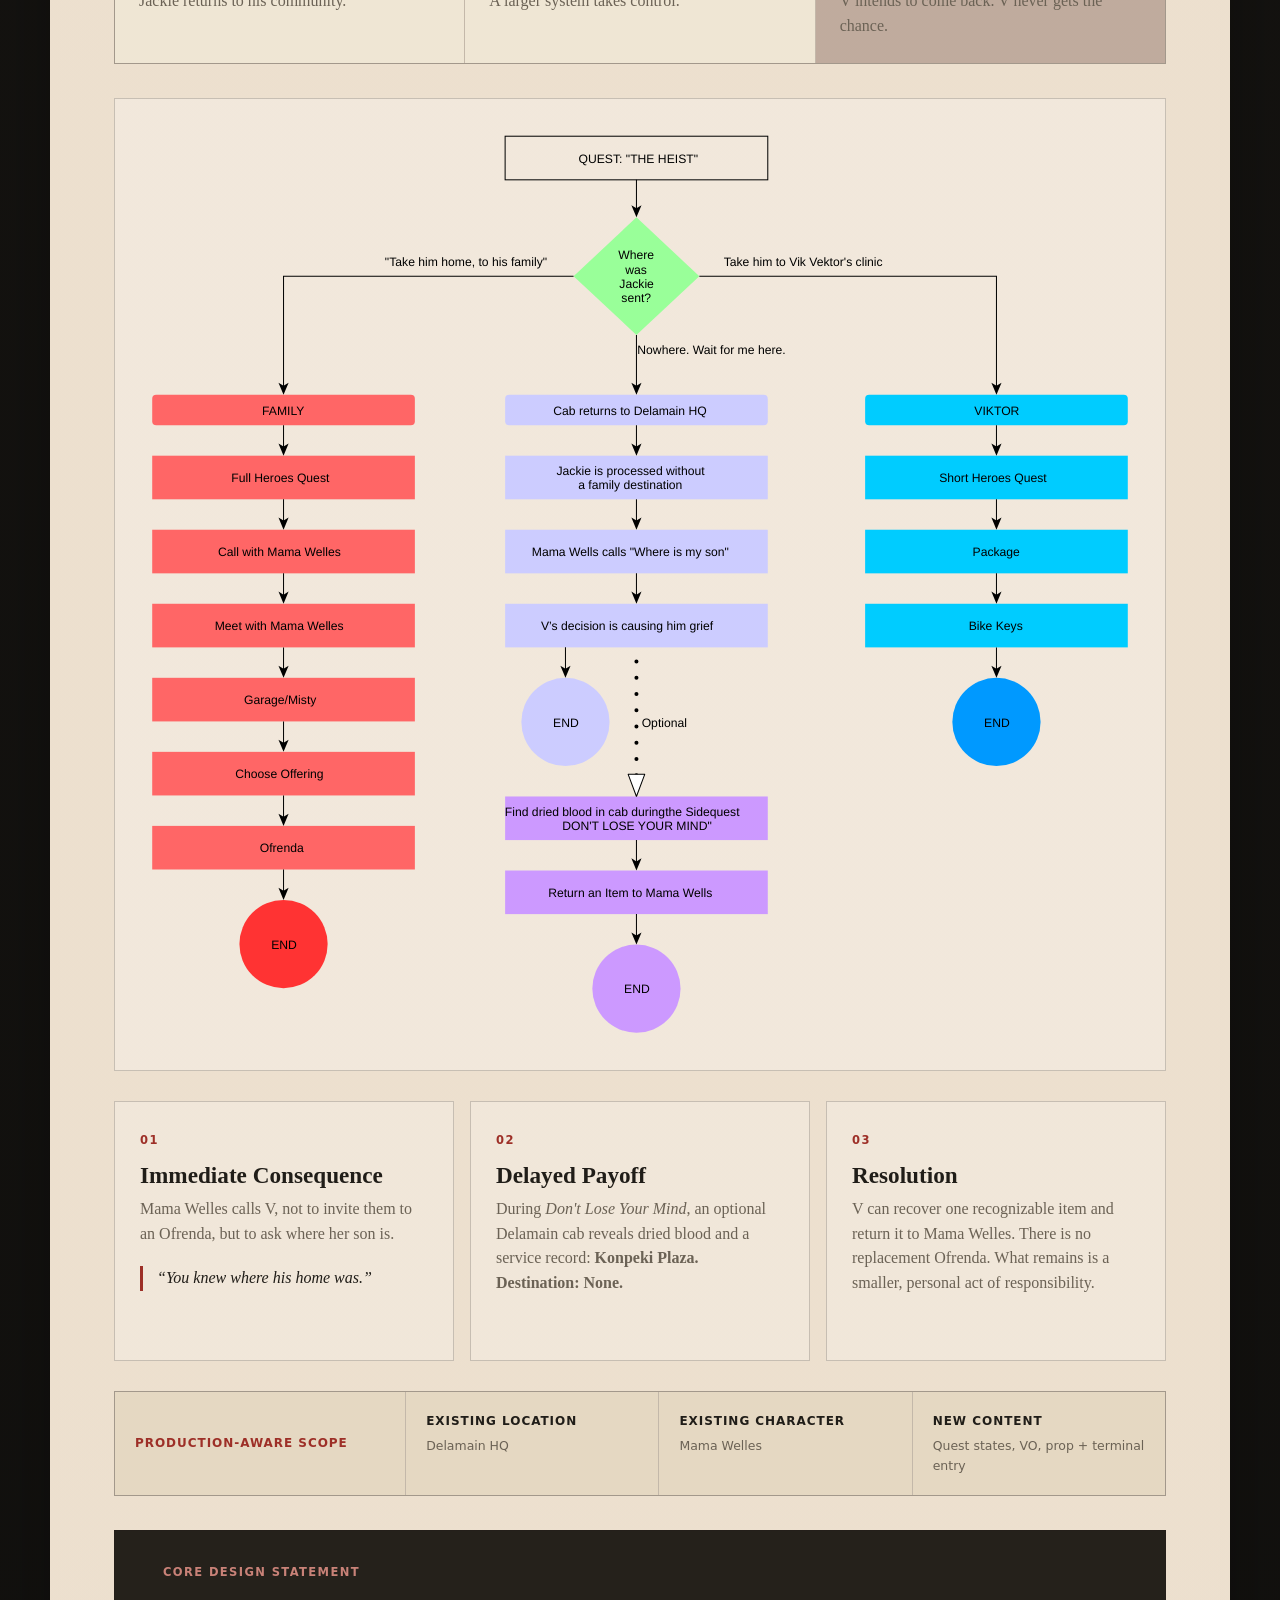
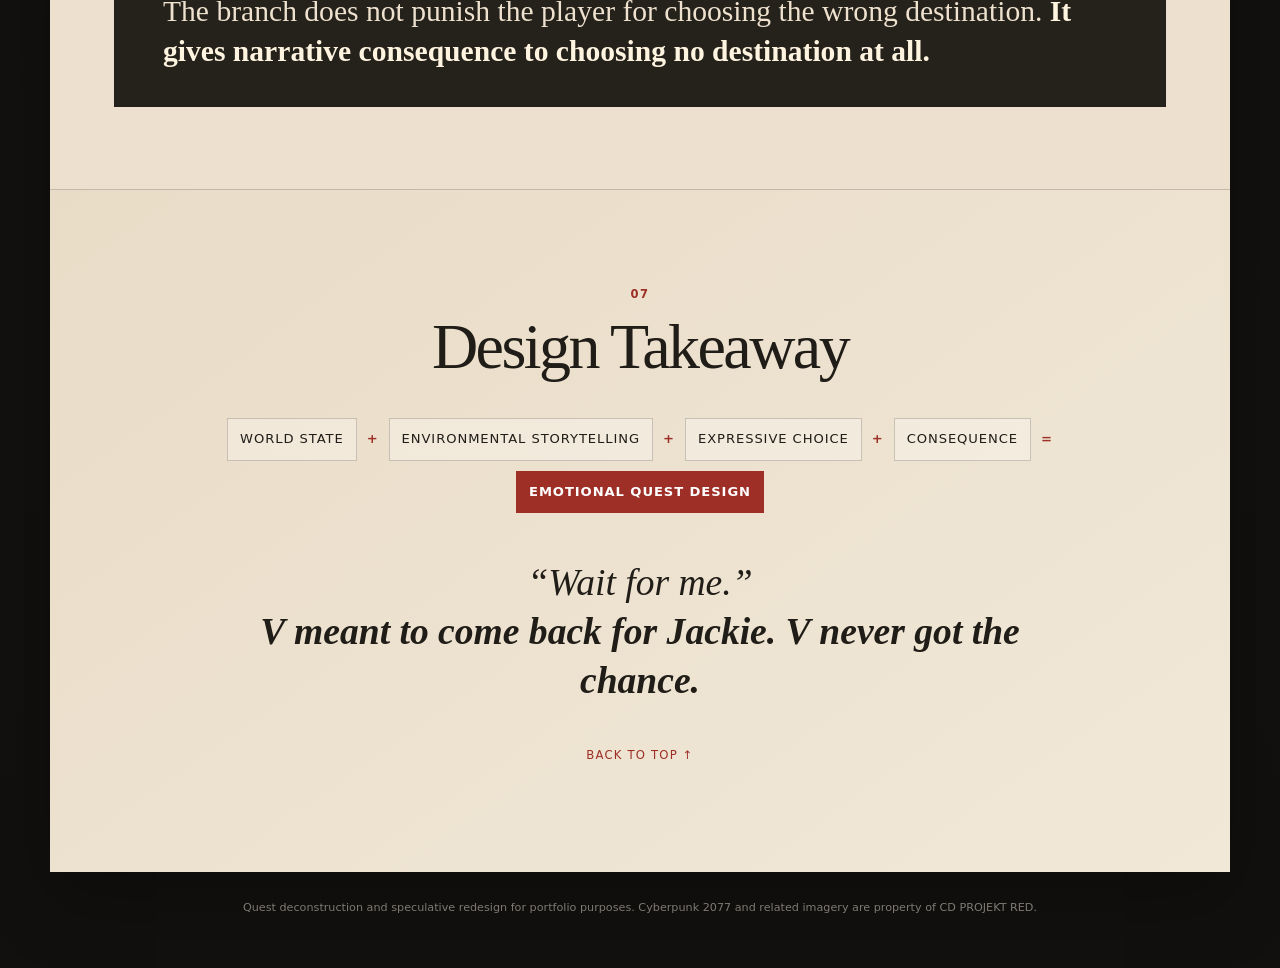
==== commit df5f08dc: "Last cyberpunk quest revision" ====
--- a/case-studies/heroes/index.html
+++ b/case-studies/heroes/index.html
@@ -130,15 +130,111 @@
         </div>
       </div>
 
-      <div class="pacing-visual">
-        <div class="pacing-row heist-row"><span>The Heist</span><div class="bar"><i style="--fill:96%"></i></div><b>High intensity</b></div>
-        <div class="pacing-row"><span>Contact</span><div class="bar"><i style="--fill:20%"></i></div></div>
-        <div class="pacing-row"><span>Garage</span><div class="bar"><i style="--fill:42%"></i></div></div>
-        <div class="pacing-row"><span>Conversation</span><div class="bar"><i style="--fill:32%"></i></div></div>
-        <div class="pacing-row"><span>Ofrenda</span><div class="bar"><i style="--fill:58%"></i></div></div>
-        <div class="pacing-row"><span>Reflection</span><div class="bar"><i style="--fill:24%"></i></div></div>
-      </div>
-
+      <div class="pacing-visual pacing-graph-wrap">
+        <div class="graph-intro">
+          <p><strong>What this graph tracks:</strong> qualitative intensity on a 0 to 10 scale. Narrative intensity measures emotional stakes, revelations and dramatic pressure. Gameplay intensity measures mechanical pressure, danger and player load.</p>
+        </div>
+
+        <div class="legend-grid" aria-label="Graph legend">
+          <span class="legend-item"><i class="legend-line line-heist-narrative"></i>The Heist · Narrative</span>
+          <span class="legend-item"><i class="legend-line line-heist-gameplay"></i>The Heist · Gameplay</span>
+          <span class="legend-item"><i class="legend-line line-heroes-narrative"></i>Heroes · Narrative</span>
+          <span class="legend-item"><i class="legend-line line-heroes-gameplay"></i>Heroes · Gameplay</span>
+        </div>
+
+        <svg class="pacing-graph" viewBox="0 0 940 500" role="img" aria-label="Combined pacing graph comparing narrative and gameplay intensity for The Heist and Heroes on a scale from 0 to 10">
+          <rect x="0" y="0" width="940" height="500" fill="transparent" />
+
+          <text x="46" y="56" class="tick-label">10</text>
+          <text x="53" y="92" class="tick-label">9</text>
+          <text x="53" y="128" class="tick-label">8</text>
+          <text x="53" y="164" class="tick-label">7</text>
+          <text x="53" y="200" class="tick-label">6</text>
+          <text x="53" y="236" class="tick-label">5</text>
+          <text x="53" y="272" class="tick-label">4</text>
+          <text x="53" y="308" class="tick-label">3</text>
+          <text x="53" y="344" class="tick-label">2</text>
+          <text x="53" y="380" class="tick-label">1</text>
+          <text x="53" y="416" class="tick-label">0</text>
+
+          <line x1="82" y1="50" x2="82" y2="410" class="axis-line" />
+          <line x1="82" y1="410" x2="888" y2="410" class="axis-line" />
+
+          <line x1="82" y1="50" x2="888" y2="50" class="grid-line" />
+          <line x1="82" y1="86" x2="888" y2="86" class="grid-line" />
+          <line x1="82" y1="122" x2="888" y2="122" class="grid-line" />
+          <line x1="82" y1="158" x2="888" y2="158" class="grid-line" />
+          <line x1="82" y1="194" x2="888" y2="194" class="grid-line" />
+          <line x1="82" y1="230" x2="888" y2="230" class="grid-line" />
+          <line x1="82" y1="266" x2="888" y2="266" class="grid-line" />
+          <line x1="82" y1="302" x2="888" y2="302" class="grid-line" />
+          <line x1="82" y1="338" x2="888" y2="338" class="grid-line" />
+          <line x1="82" y1="374" x2="888" y2="374" class="grid-line" />
+          <line x1="82" y1="410" x2="888" y2="410" class="grid-line" />
+
+          <line x1="150" y1="50" x2="150" y2="410" class="beat-line" />
+          <line x1="286" y1="50" x2="286" y2="410" class="beat-line" />
+          <line x1="422" y1="50" x2="422" y2="410" class="beat-line" />
+          <line x1="558" y1="50" x2="558" y2="410" class="beat-line" />
+          <line x1="694" y1="50" x2="694" y2="410" class="beat-line" />
+          <line x1="830" y1="50" x2="830" y2="410" class="beat-line" />
+
+          <polyline points="150,302 286,230 422,86 558,86 694,50 830,158" class="graph-line heist-narrative" />
+          <polyline points="150,338 286,266 422,338 558,50 694,302 830,374" class="graph-line heist-gameplay" />
+          <polyline points="150,194 286,158 422,158 558,122 694,86 830,194" class="graph-line heroes-narrative" />
+          <polyline points="150,374 286,374 422,338 558,374 694,374 830,374" class="graph-line heroes-gameplay" />
+
+          <circle cx="150" cy="302" r="5" class="point heist-narrative-point" /><circle cx="286" cy="230" r="5" class="point heist-narrative-point" /><circle cx="422" cy="86" r="5" class="point heist-narrative-point" /><circle cx="558" cy="86" r="5" class="point heist-narrative-point" /><circle cx="694" cy="50" r="5" class="point heist-narrative-point" /><circle cx="830" cy="158" r="5" class="point heist-narrative-point" />
+          <circle cx="150" cy="338" r="5" class="point heist-gameplay-point" /><circle cx="286" cy="266" r="5" class="point heist-gameplay-point" /><circle cx="422" cy="338" r="5" class="point heist-gameplay-point" /><circle cx="558" cy="50" r="5" class="point heist-gameplay-point" /><circle cx="694" cy="302" r="5" class="point heist-gameplay-point" /><circle cx="830" cy="374" r="5" class="point heist-gameplay-point" />
+          <circle cx="150" cy="194" r="5" class="point heroes-narrative-point" /><circle cx="286" cy="158" r="5" class="point heroes-narrative-point" /><circle cx="422" cy="158" r="5" class="point heroes-narrative-point" /><circle cx="558" cy="122" r="5" class="point heroes-narrative-point" /><circle cx="694" cy="86" r="5" class="point heroes-narrative-point" /><circle cx="830" cy="194" r="5" class="point heroes-narrative-point" />
+          <circle cx="150" cy="374" r="5" class="point heroes-gameplay-point" /><circle cx="286" cy="374" r="5" class="point heroes-gameplay-point" /><circle cx="422" cy="338" r="5" class="point heroes-gameplay-point" /><circle cx="558" cy="374" r="5" class="point heroes-gameplay-point" /><circle cx="694" cy="374" r="5" class="point heroes-gameplay-point" /><circle cx="830" cy="374" r="5" class="point heroes-gameplay-point" />
+
+          <text x="150" y="290" text-anchor="middle" class="value-label">3</text>
+          <text x="286" y="218" text-anchor="middle" class="value-label">5</text>
+          <text x="422" y="74" text-anchor="middle" class="value-label">9</text>
+          <text x="558" y="74" text-anchor="middle" class="value-label">9</text>
+          <text x="694" y="38" text-anchor="middle" class="value-label">10</text>
+          <text x="830" y="146" text-anchor="middle" class="value-label">7</text>
+
+          <text x="150" y="355" text-anchor="middle" class="value-label subtle">2</text>
+          <text x="286" y="254" text-anchor="middle" class="value-label subtle">4</text>
+          <text x="422" y="326" text-anchor="middle" class="value-label subtle">2</text>
+          <text x="558" y="38" text-anchor="middle" class="value-label subtle">10</text>
+          <text x="694" y="290" text-anchor="middle" class="value-label subtle">3</text>
+          <text x="830" y="362" text-anchor="middle" class="value-label subtle">1</text>
+
+          <text x="150" y="182" text-anchor="middle" class="value-label gold">6</text>
+          <text x="286" y="146" text-anchor="middle" class="value-label gold">7</text>
+          <text x="422" y="146" text-anchor="middle" class="value-label gold">7</text>
+          <text x="558" y="110" text-anchor="middle" class="value-label gold">8</text>
+          <text x="694" y="74" text-anchor="middle" class="value-label gold">9</text>
+          <text x="830" y="182" text-anchor="middle" class="value-label gold">6</text>
+
+          <text x="150" y="393" text-anchor="middle" class="value-label gold-subtle">1</text>
+          <text x="286" y="393" text-anchor="middle" class="value-label gold-subtle">1</text>
+          <text x="422" y="326" text-anchor="middle" class="value-label gold-subtle">2</text>
+          <text x="558" y="393" text-anchor="middle" class="value-label gold-subtle">1</text>
+          <text x="694" y="393" text-anchor="middle" class="value-label gold-subtle">1</text>
+          <text x="830" y="393" text-anchor="middle" class="value-label gold-subtle">1</text>
+
+          <text x="150" y="438" text-anchor="middle" class="axis-label">Setup</text>
+          <text x="286" y="438" text-anchor="middle" class="axis-label">Infiltration</text>
+          <text x="422" y="438" text-anchor="middle" class="axis-label">Saburo</text>
+          <text x="558" y="438" text-anchor="middle" class="axis-label">Escape</text>
+          <text x="694" y="438" text-anchor="middle" class="axis-label">Jackie</text>
+          <text x="830" y="438" text-anchor="middle" class="axis-label">Dex</text>
+
+          <text x="150" y="470" text-anchor="middle" class="axis-label secondary-row">Contact</text>
+          <text x="286" y="470" text-anchor="middle" class="axis-label secondary-row">Misty</text>
+          <text x="422" y="470" text-anchor="middle" class="axis-label secondary-row">Garage</text>
+          <text x="558" y="470" text-anchor="middle" class="axis-label secondary-row">Offering</text>
+          <text x="694" y="470" text-anchor="middle" class="axis-label secondary-row">Ofrenda</text>
+          <text x="830" y="470" text-anchor="middle" class="axis-label secondary-row">Reflection</text>
+
+          <text x="86" y="438" class="row-label">The Heist</text>
+          <text x="86" y="470" class="row-label secondary-row">Heroes</text>
+        </svg>
+      </div>
       <figure class="media-frame payoff-media" data-fallback="Add assets/images/heroes-ofrenda.jpg">
         <img src="assets/images/heroes-ofrenda.jpg" alt="Jackie's ofrenda" />
         <figcaption><span>Emotional Payoff</span><strong>The quest turns private exploration into communal remembrance.</strong></figcaption>
--- a/case-studies/heroes/styles.css
+++ b/case-studies/heroes/styles.css
@@ -348,19 +348,112 @@
   border: 1px solid var(--line);
   background: rgba(255,255,255,.20);
 }
-.pacing-row {
-  display: grid;
-  grid-template-columns: 120px 1fr 110px;
-  gap: 16px;
+.pacing-graph-wrap {
+  display: grid;
+  gap: 20px;
+}
+.graph-intro p {
+  margin: 0;
+  color: var(--muted);
+}
+.legend-grid {
+  display: flex;
+  flex-wrap: wrap;
+  gap: 12px 20px;
+  padding-top: 4px;
+}
+.legend-item {
+  display: inline-flex;
   align-items: center;
-  margin: 12px 0;
-  font-family: system-ui, sans-serif;
-  font-size: .8rem;
-}
-.pacing-row > span { font-weight: 700; }
-.pacing-row b { color: var(--accent); font-size: .7rem; text-transform: uppercase; letter-spacing: .08em; }
-.bar { height: 11px; background: rgba(32,29,24,.11); overflow: hidden; }
-.bar i { display: block; width: var(--fill); height: 100%; background: linear-gradient(90deg, var(--gold), var(--accent)); transform-origin: left; }
+  gap: 10px;
+  font: 600 .82rem/1.3 Inter, system-ui, sans-serif;
+  color: var(--ink);
+}
+.legend-line {
+  display: inline-block;
+  width: 34px;
+  height: 0;
+  border-top-width: 4px;
+  border-top-style: solid;
+}
+.line-heist-narrative { border-color: var(--accent); }
+.line-heist-gameplay { border-color: var(--accent); border-top-style: dashed; }
+.line-heroes-narrative { border-color: var(--gold); }
+.line-heroes-gameplay { border-color: var(--gold); border-top-style: dashed; }
+.pacing-graph {
+  width: 100%;
+  height: auto;
+  overflow: visible;
+  font-family: Inter, system-ui, sans-serif;
+}
+.tick-label,
+.axis-label,
+.row-label {
+  fill: var(--muted);
+  font-size: 11px;
+}
+.row-label {
+  font-weight: 700;
+}
+.axis-label.secondary-row,
+.row-label.secondary-row {
+  fill: #816a4f;
+}
+.axis-line {
+  stroke: rgba(32,29,24,.62);
+  stroke-width: 1.4;
+}
+.grid-line {
+  stroke: rgba(32,29,24,.13);
+  stroke-width: 1;
+}
+.beat-line {
+  stroke: rgba(32,29,24,.08);
+  stroke-width: 1;
+}
+.graph-line {
+  fill: none;
+  stroke-width: 4;
+  stroke-linecap: round;
+  stroke-linejoin: round;
+}
+.heist-narrative {
+  stroke: var(--accent);
+}
+.heist-gameplay {
+  stroke: var(--accent);
+  stroke-dasharray: 10 8;
+}
+.heroes-narrative {
+  stroke: var(--gold);
+}
+.heroes-gameplay {
+  stroke: var(--gold);
+  stroke-dasharray: 10 8;
+}
+.point {
+  stroke: #f7f2e7;
+  stroke-width: 2;
+}
+.heist-narrative-point,
+.heist-gameplay-point { fill: var(--accent); }
+.heroes-narrative-point,
+.heroes-gameplay-point { fill: var(--gold); }
+.value-label {
+  fill: var(--accent);
+  font-size: 11px;
+  font-weight: 700;
+}
+.value-label.subtle {
+  opacity: .82;
+}
+.value-label.gold,
+.value-label.gold-subtle {
+  fill: #8c6b2b;
+}
+.value-label.gold-subtle {
+  opacity: .82;
+}
 .payoff-media { min-height: 500px; margin-top: 28px; }
 
 /* redesign */
@@ -546,8 +639,9 @@
   .wide-caption-media { min-height: 300px; }
   .story-notes { grid-template-columns: 1fr; }
   .pacing-visual { padding: 18px; }
-  .pacing-row { grid-template-columns: 88px 1fr; gap: 10px; }
-  .pacing-row b { display: none; }
+  .legend-grid { gap: 10px 14px; }
+  .legend-item { font-size: .76rem; }
+  .pacing-graph { min-width: 780px; }
   .redesign-question { grid-template-columns: 1fr; gap: 8px; }
   .production-strip { grid-template-columns: 1fr; }
   .takeaway { padding: 72px 20px 82px; }
@@ -557,3 +651,7 @@
   html { scroll-behavior: auto; }
   .reveal { opacity: 1; transform: none; transition: none; }
 }
+
+@media (max-width: 900px) {
+  .pacing-graph-wrap { overflow-x: auto; }
+}
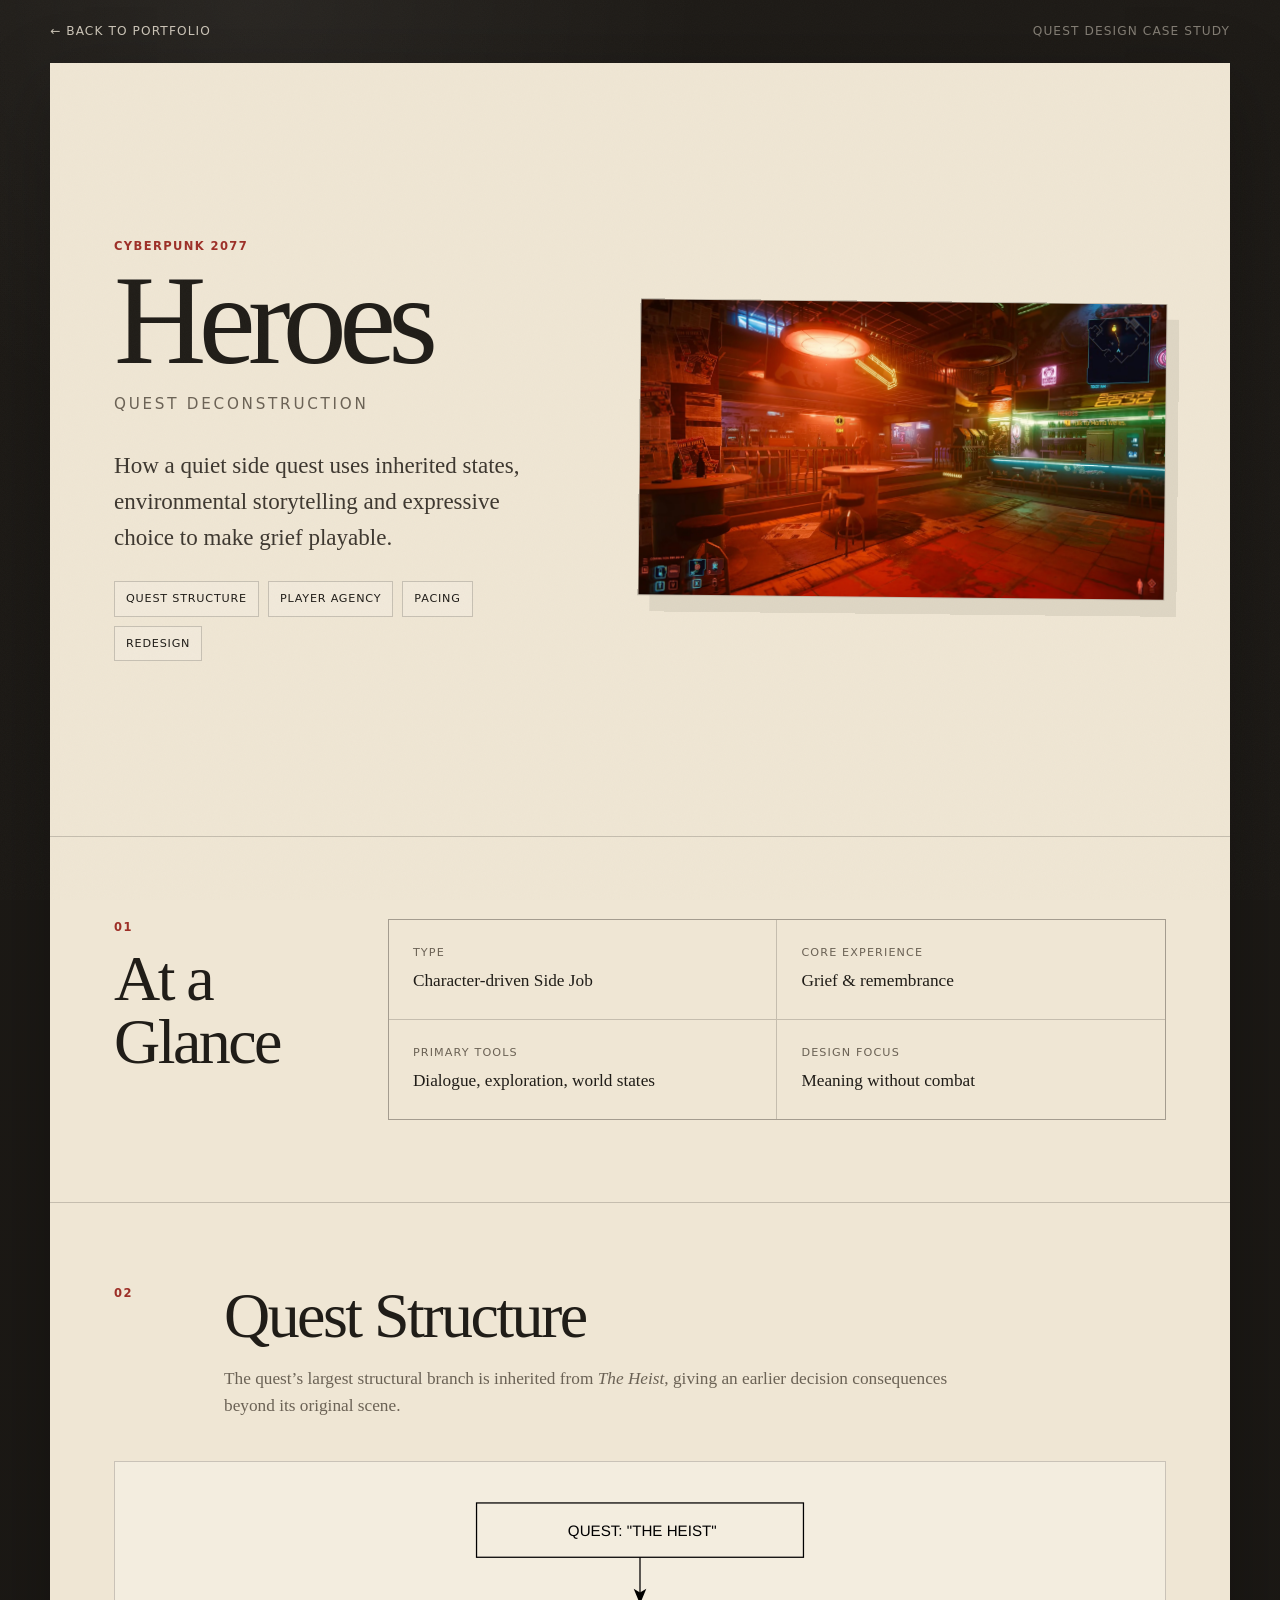
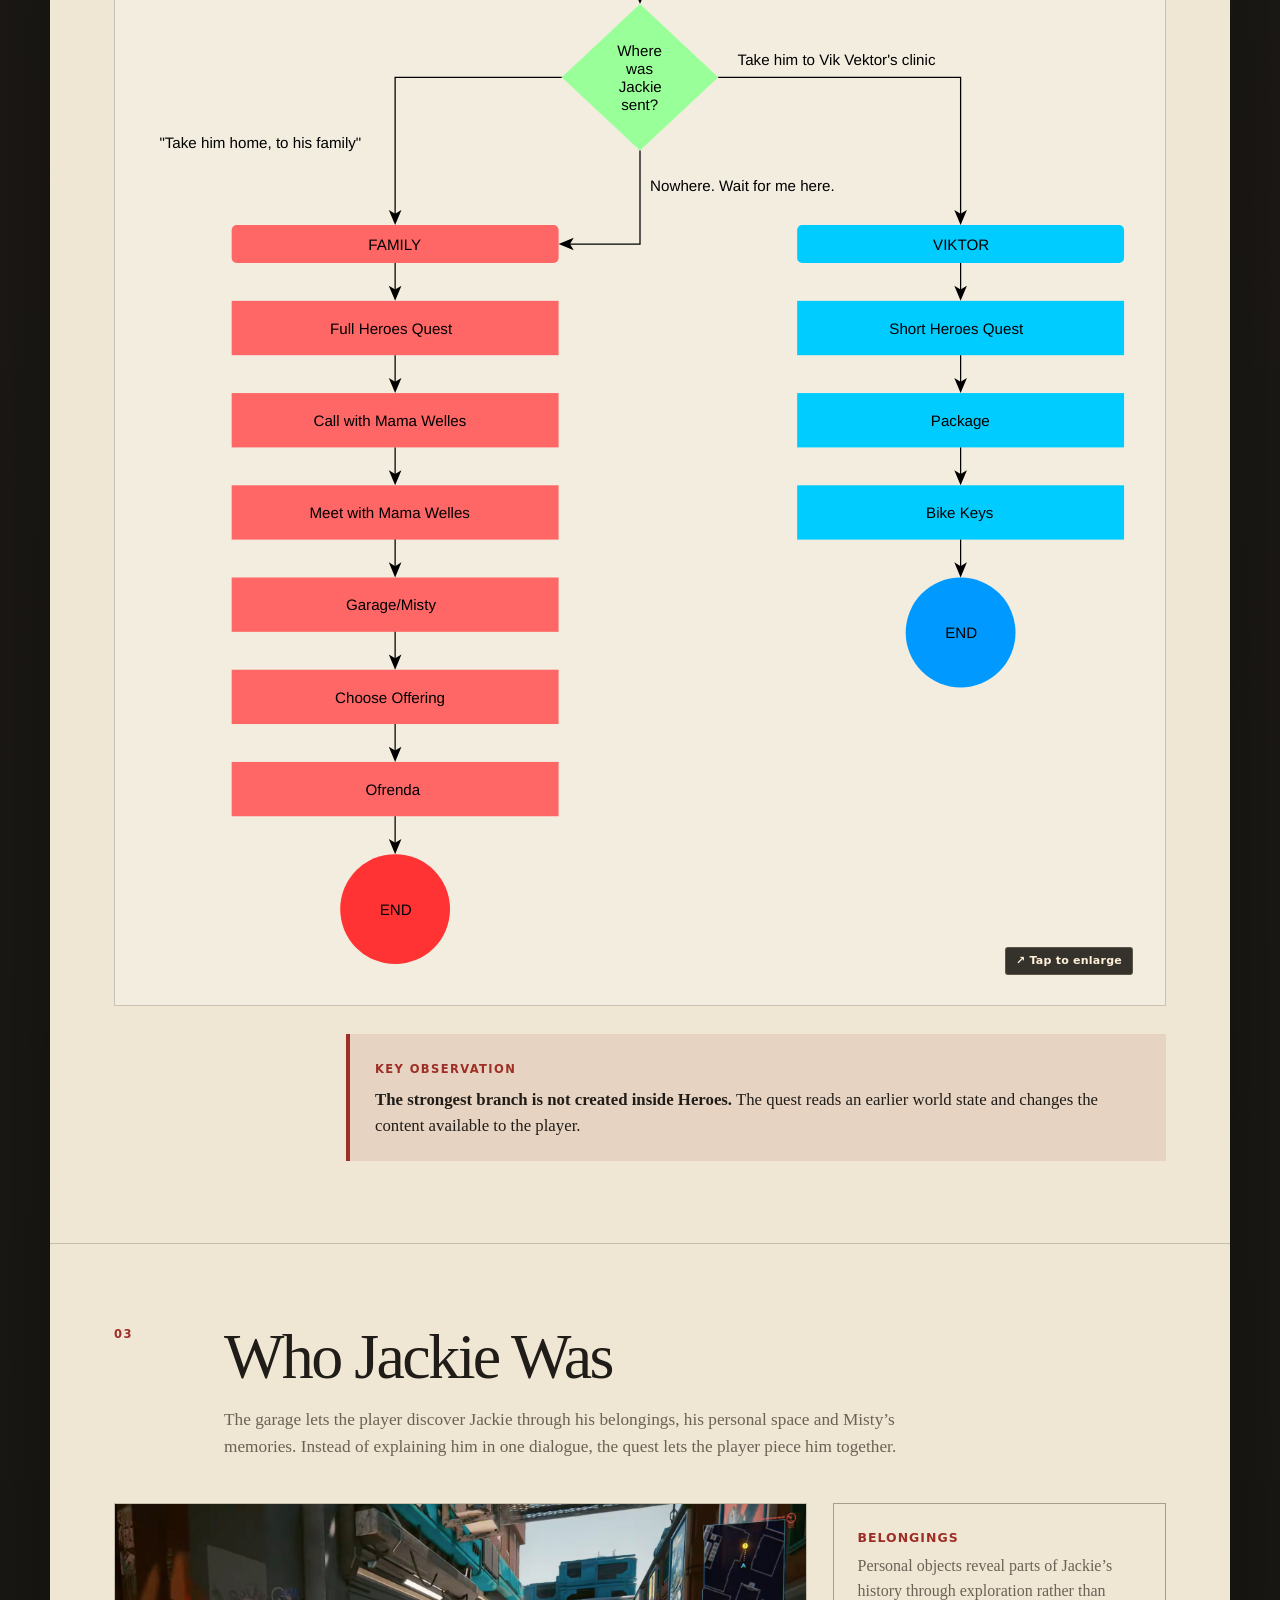
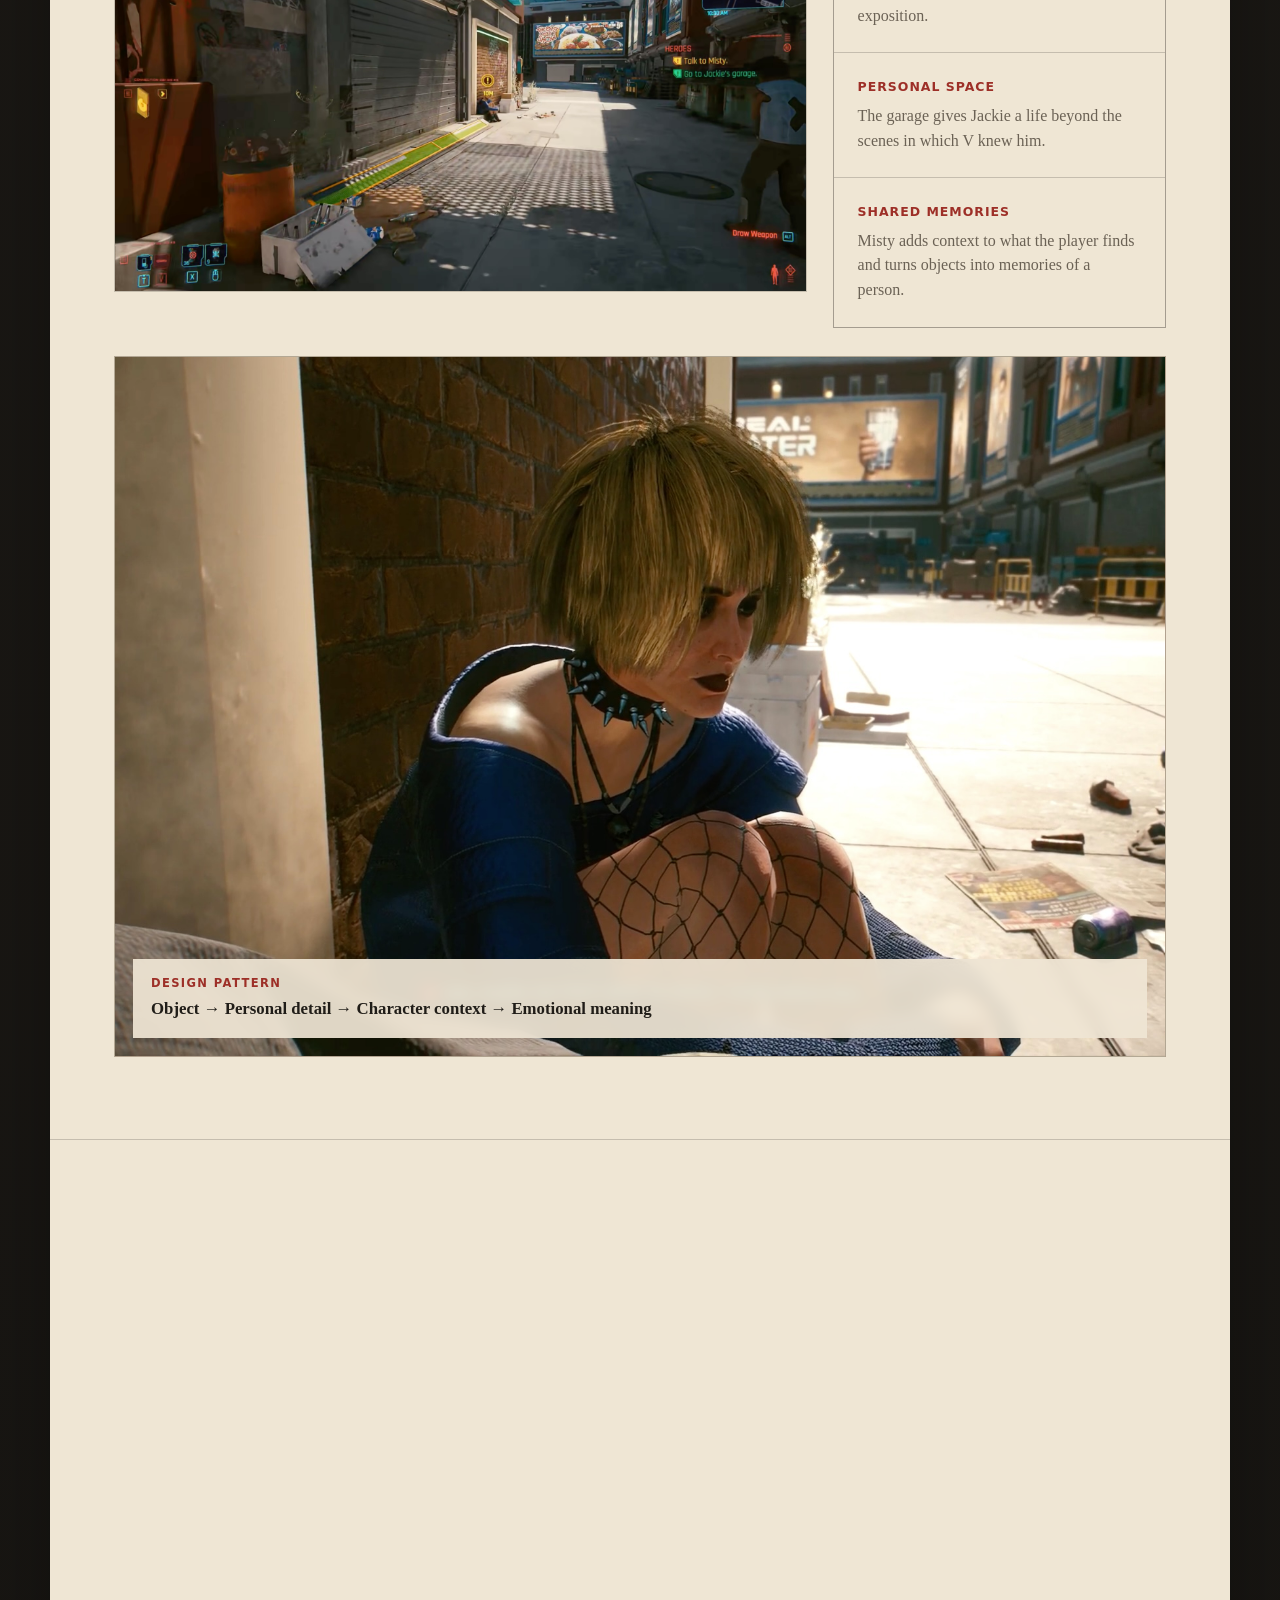
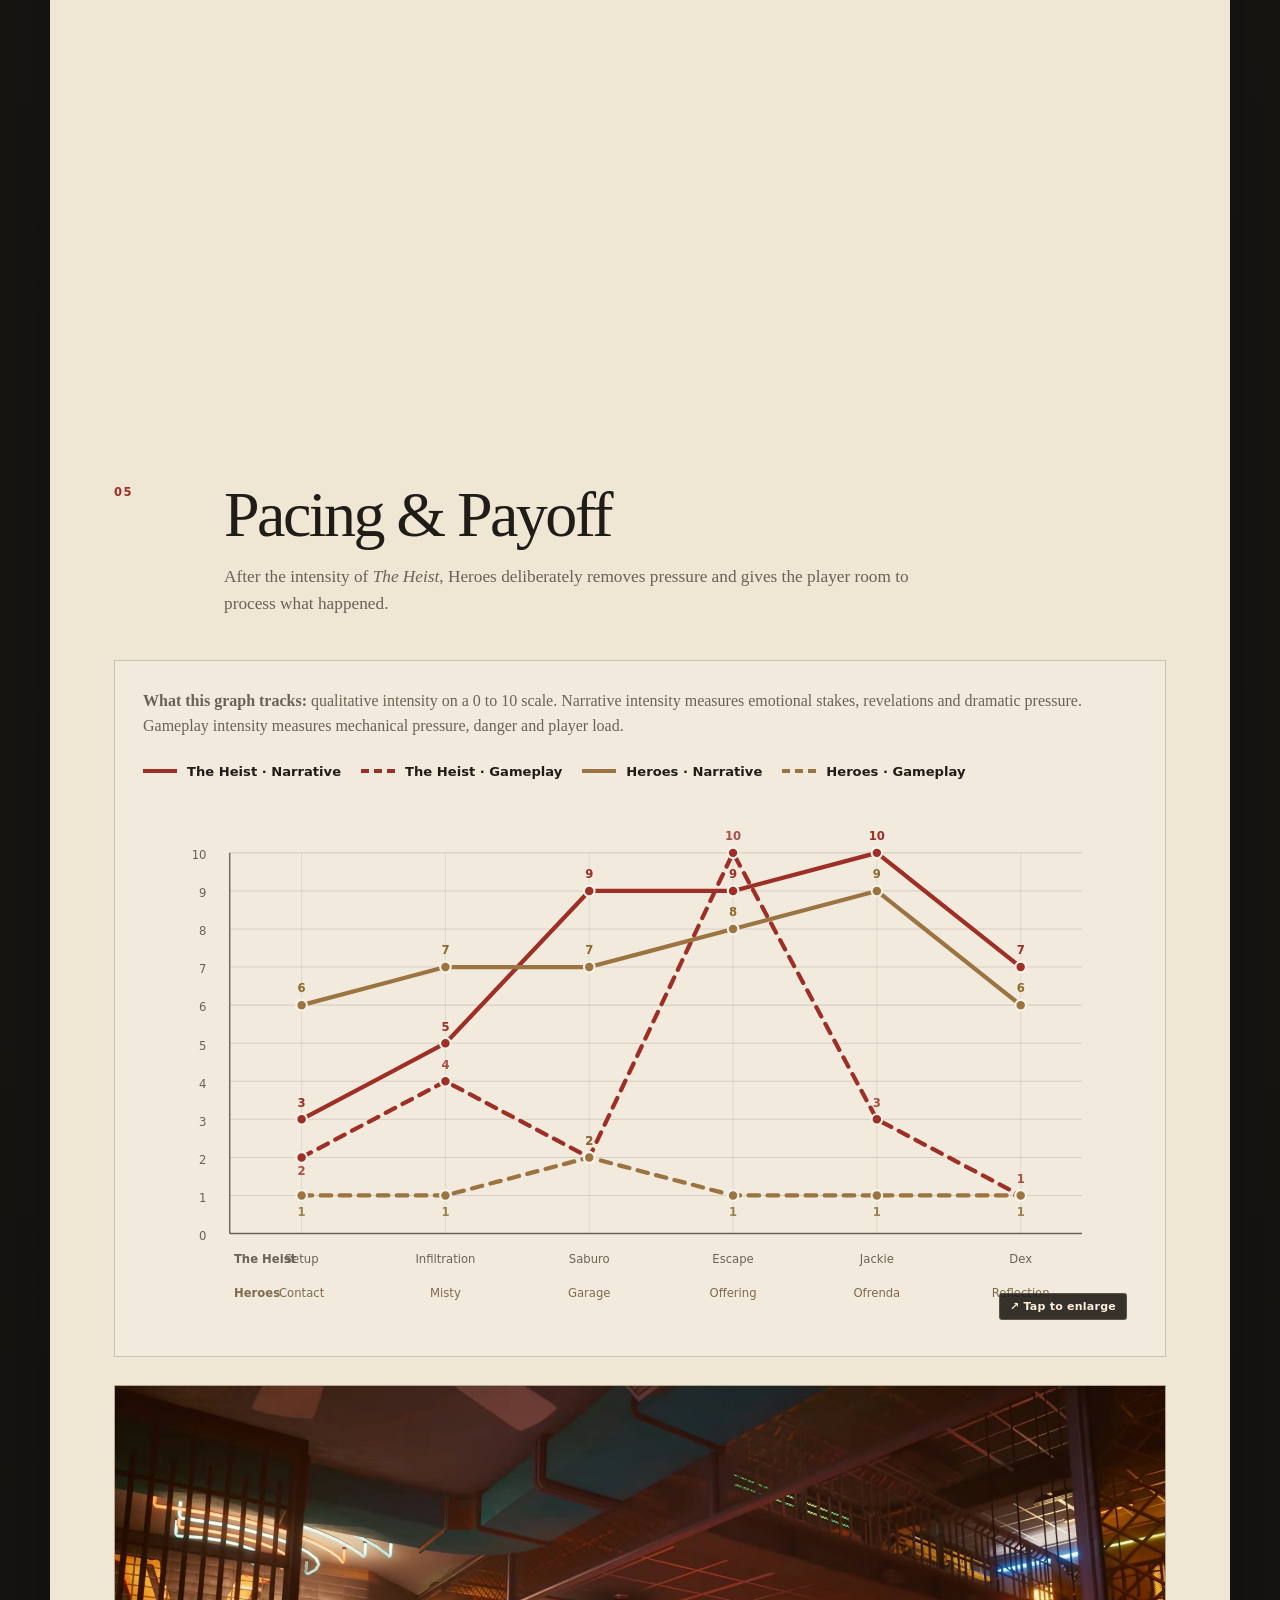
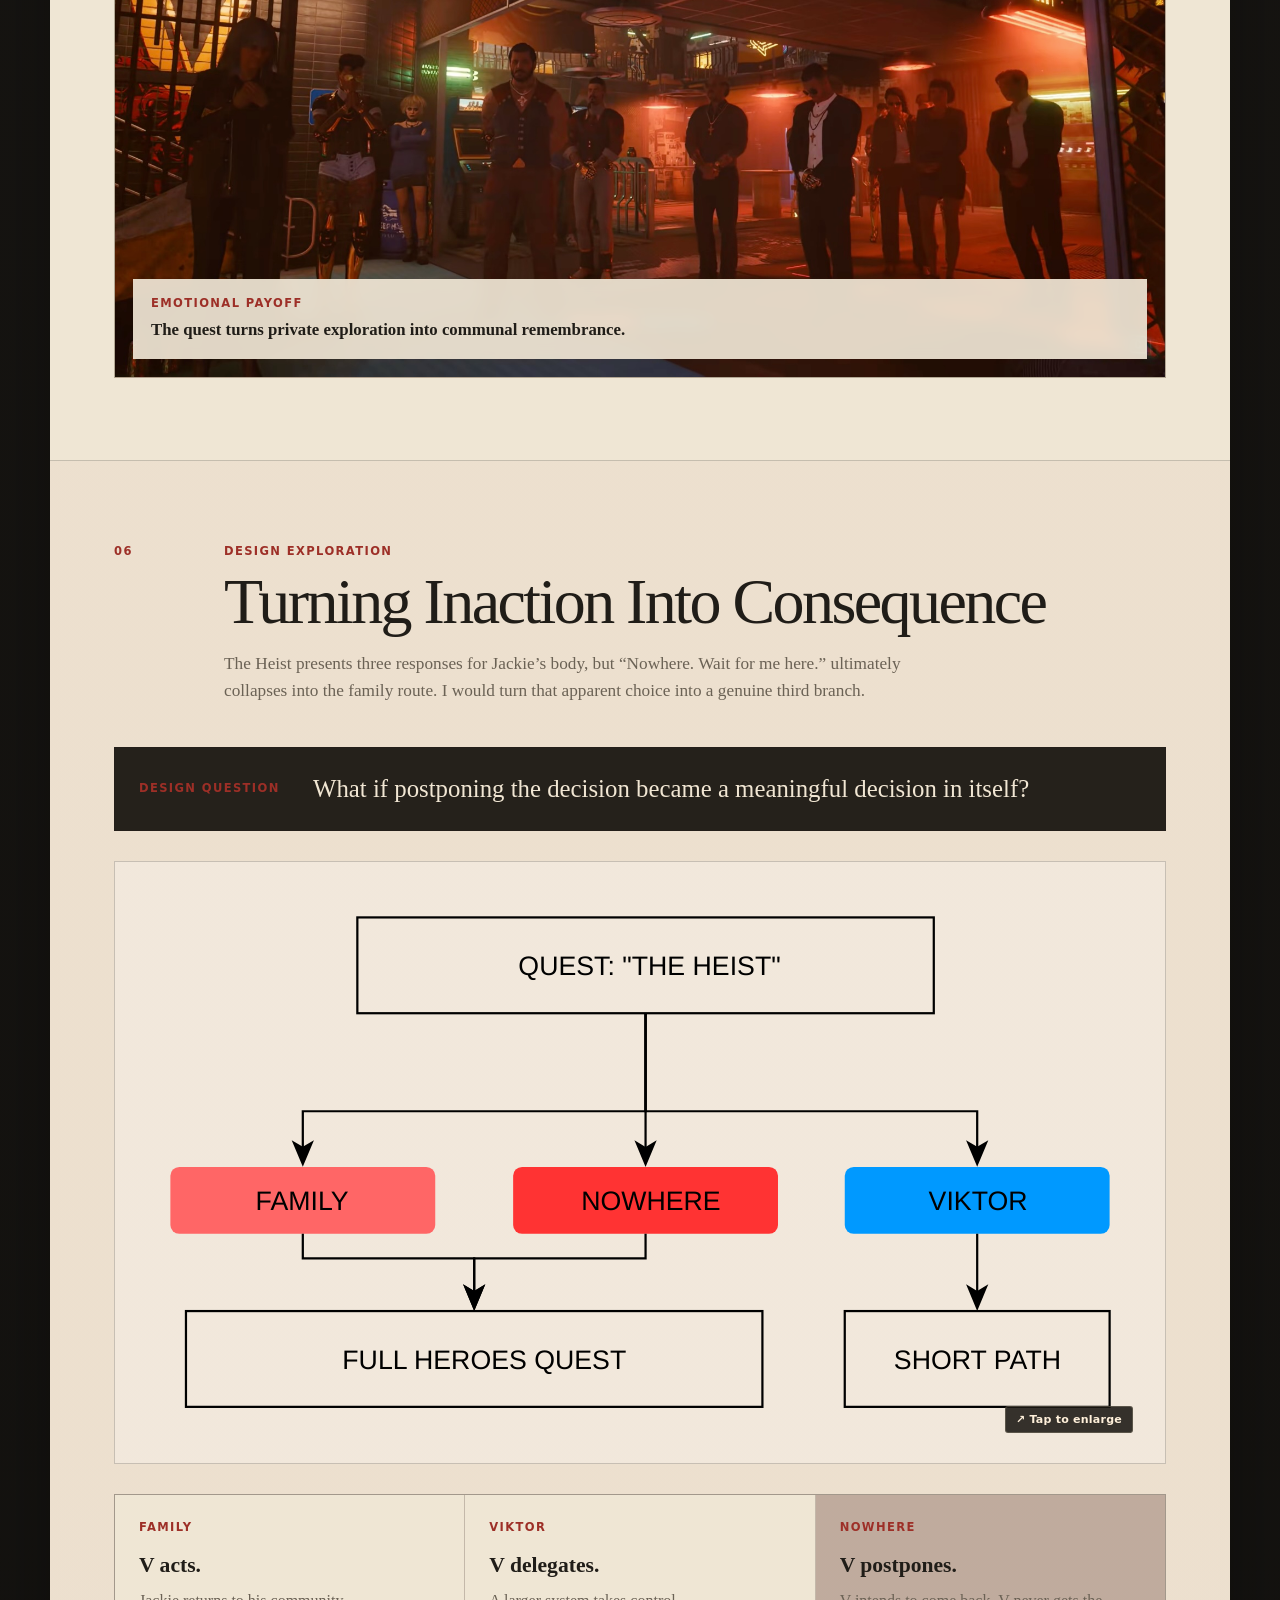
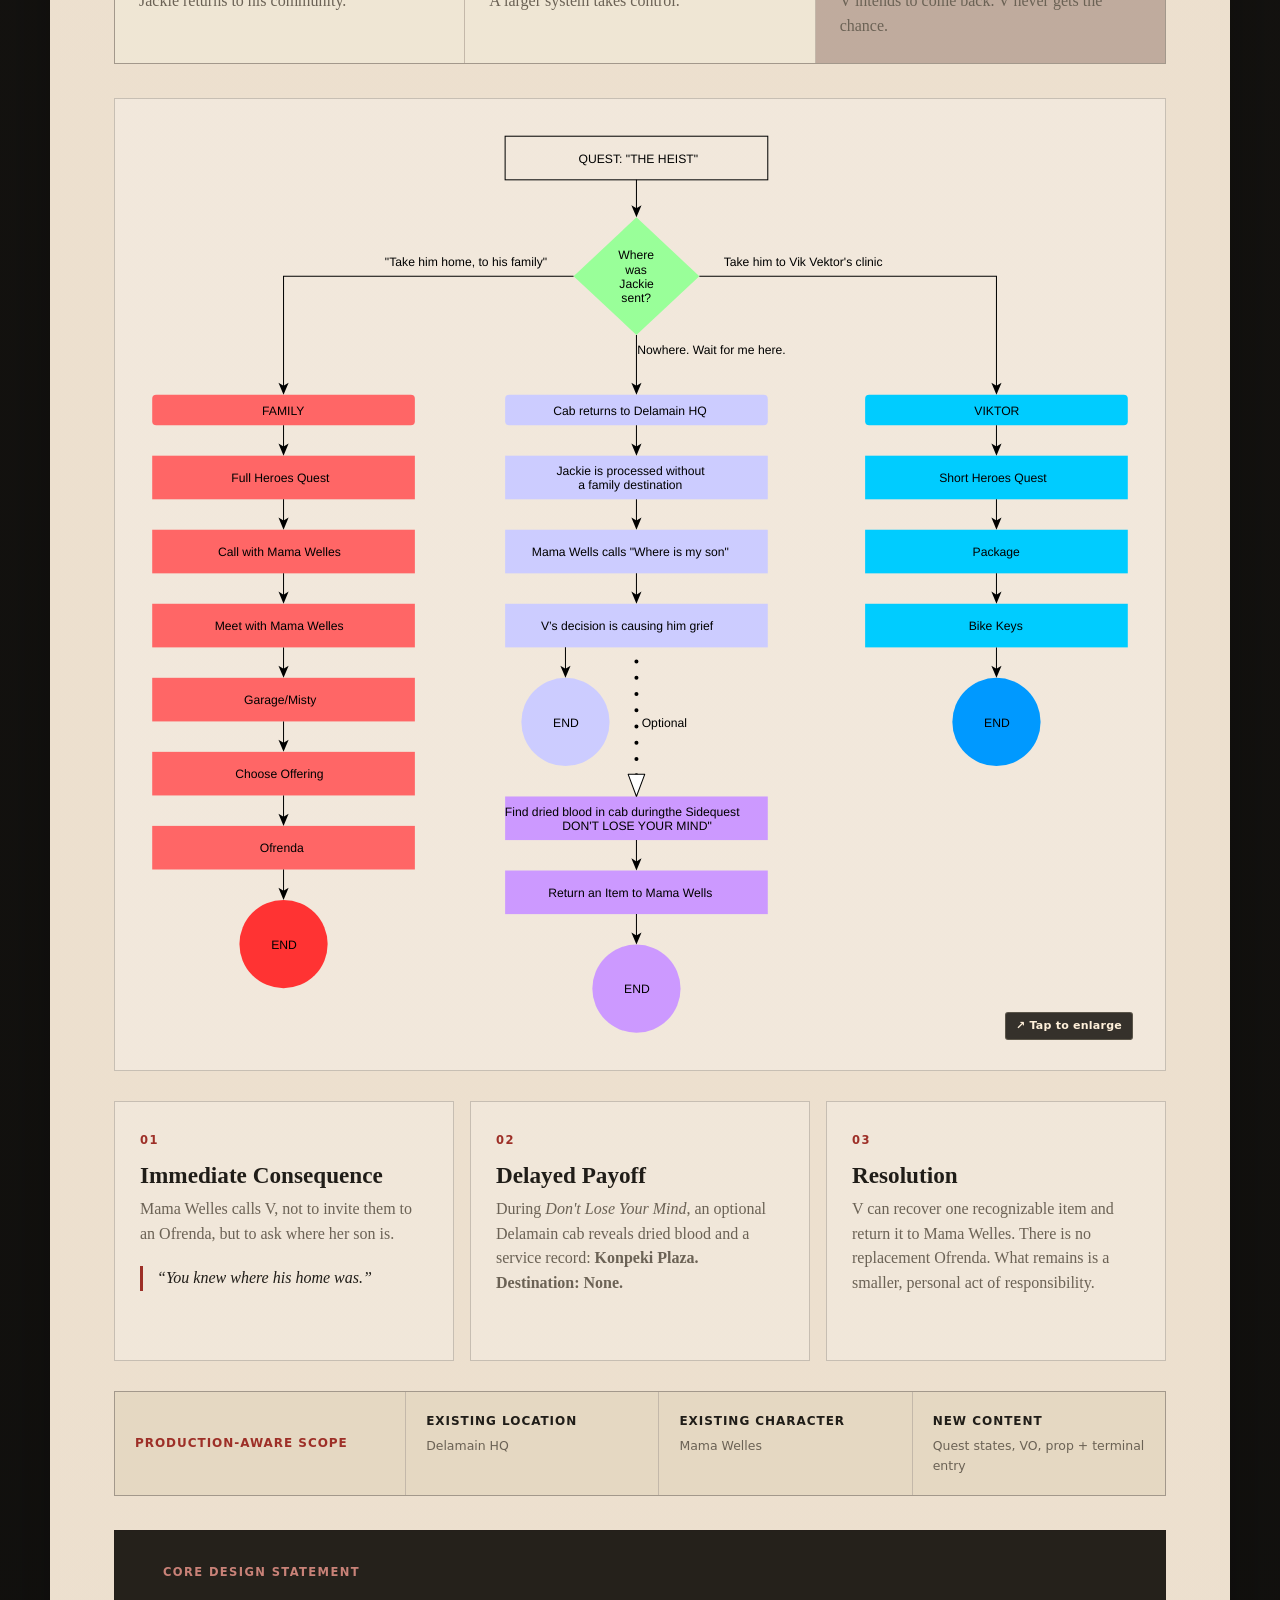
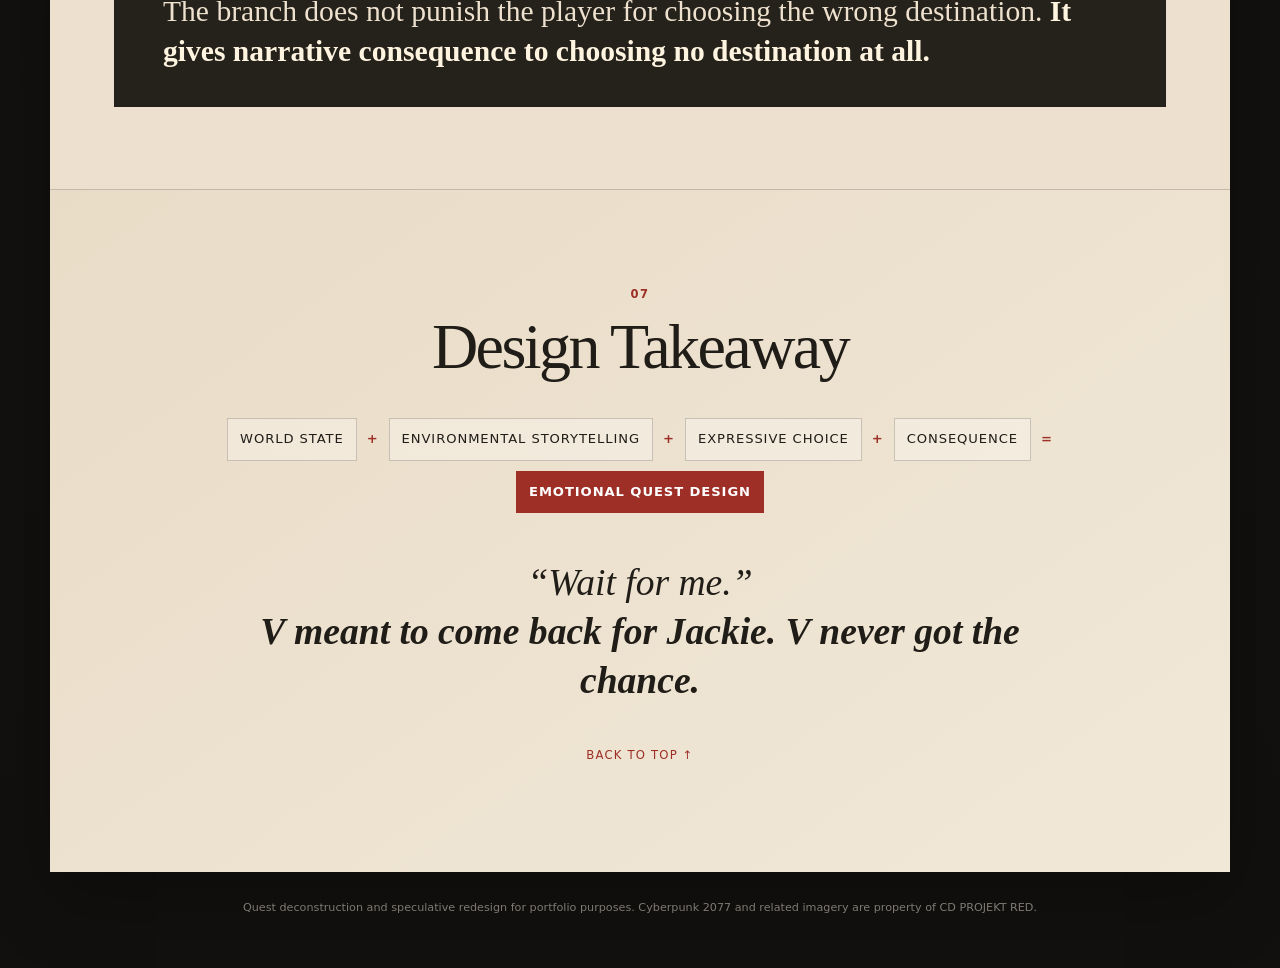
==== commit 47bf1ee7: "Bug-fixing panning left to right while scrolling on phone fix." ====
--- a/case-studies/heroes/index.html
+++ b/case-studies/heroes/index.html
@@ -60,7 +60,10 @@
       </div>
 
       <figure class="media-frame flowchart-frame" data-fallback="Add assets/images/heroes-quest-flow.svg">
-        <img src="assets/images/heroes-quest-flow.svg" alt="Heroes quest structure flowchart" />
+        <button type="button" class="diagram-open flowchart-open" data-diagram-title="Heroes quest structure" aria-label="Enlarge Heroes quest structure" aria-haspopup="dialog">
+          <img src="assets/images/heroes-quest-flow.svg" alt="Heroes quest structure flowchart" />
+          <span class="diagram-enlarge-hint" aria-hidden="true">↗ Tap to enlarge</span>
+        </button>
       </figure>
 
       <aside class="callout">
@@ -142,6 +145,7 @@
           <span class="legend-item"><i class="legend-line line-heroes-gameplay"></i>Heroes · Gameplay</span>
         </div>
 
+        <button type="button" class="diagram-open pacing-graph-open" data-diagram-title="Pacing: The Heist &amp; Heroes" aria-label="Enlarge the pacing graph" aria-haspopup="dialog">
         <svg class="pacing-graph" viewBox="0 0 940 500" role="img" aria-label="Combined pacing graph comparing narrative and gameplay intensity for The Heist and Heroes on a scale from 0 to 10">
           <rect x="0" y="0" width="940" height="500" fill="transparent" />
 
@@ -234,6 +238,8 @@
           <text x="86" y="438" class="row-label">The Heist</text>
           <text x="86" y="470" class="row-label secondary-row">Heroes</text>
         </svg>
+          <span class="diagram-enlarge-hint" aria-hidden="true">↗ Tap to enlarge</span>
+        </button>
       </div>
       <figure class="media-frame payoff-media" data-fallback="Add assets/images/heroes-ofrenda.jpg">
         <img src="assets/images/heroes-ofrenda.jpg" alt="Jackie's ofrenda" />
@@ -258,7 +264,10 @@
       </div>
 
       <figure class="media-frame flowchart-frame compact-flowchart" data-fallback="Create in yEd: assets/images/heroes-choice-collapse.svg">
-        <img src="assets/images/heroes-choice-collapse.svg" alt="Original three choices collapsing into two quest outcomes" />
+        <button type="button" class="diagram-open flowchart-open" data-diagram-title="Original quest choices" aria-label="Enlarge Original quest choices" aria-haspopup="dialog">
+          <img src="assets/images/heroes-choice-collapse.svg" alt="Original three choices collapsing into two quest outcomes" />
+          <span class="diagram-enlarge-hint" aria-hidden="true">↗ Tap to enlarge</span>
+        </button>
       </figure>
 
       <div class="branch-principles">
@@ -268,7 +277,10 @@
       </div>
 
       <figure class="media-frame flowchart-frame redesign-flowchart" data-fallback="Create in yEd: assets/images/heroes-nowhere-branch.svg">
-        <img src="assets/images/heroes-nowhere-branch.svg" alt="Proposed Nowhere branch for Heroes" />
+        <button type="button" class="diagram-open flowchart-open" data-diagram-title="Proposed Nowhere branch" aria-label="Enlarge Proposed Nowhere branch" aria-haspopup="dialog">
+          <img src="assets/images/heroes-nowhere-branch.svg" alt="Proposed Nowhere branch for Heroes" />
+          <span class="diagram-enlarge-hint" aria-hidden="true">↗ Tap to enlarge</span>
+        </button>
       </figure>
 
       <div class="beat-grid">
@@ -321,5 +333,22 @@
   <footer>
     <p>Quest deconstruction and speculative redesign for portfolio purposes. Cyberpunk 2077 and related imagery are property of CD PROJEKT RED.</p>
   </footer>
+  <!-- Reuses the actual SVG/image, enlarged in-page without changing the URL. -->
+  <dialog id="diagramModal" class="diagram-modal" aria-labelledby="diagramModalTitle">
+    <div class="diagram-modal-panel">
+      <div class="diagram-modal-toolbar">
+        <h2 id="diagramModalTitle">Diagram</h2>
+        <div class="diagram-modal-controls">
+          <button type="button" id="diagramZoomOut" aria-label="Zoom out">−</button>
+          <button type="button" id="diagramZoomIn" aria-label="Zoom in">+</button>
+          <button type="button" id="diagramModalClose" class="diagram-modal-close" aria-label="Close enlarged diagram">✕</button>
+        </div>
+      </div>
+      <div id="diagramModalViewport" class="diagram-modal-viewport" tabindex="0" aria-label="Enlarged diagram; swipe sideways to explore">
+        <div id="diagramModalCanvas" class="diagram-modal-canvas"></div>
+      </div>
+      <p class="diagram-modal-help">Swipe to explore the full diagram. Use + and − to change its size.</p>
+    </div>
+  </dialog>
 </body>
 </html>
--- a/case-studies/heroes/styles.css
+++ b/case-studies/heroes/styles.css
@@ -655,3 +655,134 @@
 @media (max-width: 900px) {
   .pacing-graph-wrap { overflow-x: auto; }
 }
+
+
+/* Mobile viewport guard: off-screen flying papers must not widen the page. */
+html, body {
+  width: 100%;
+  max-width: 100%;
+  overscroll-behavior-x: none;
+  overflow-x: clip;
+}
+body { touch-action: pan-y pinch-zoom; }
+@supports not (overflow: clip) {
+  html, body { overflow-x: hidden; }
+}
+main, section, figure { min-width: 0; }
+img, video { max-width: 100%; }
+
+/* The preview always fits the screen. The full graph is available on tap. */
+.pacing-graph-wrap { min-width: 0; overflow-x: clip; }
+.pacing-graph-open { min-width: 0; }
+.pacing-graph-open .pacing-graph {
+  display: block;
+  width: 100%;
+  max-width: 100%;
+  min-width: 0;
+  height: auto;
+}
+.diagram-open {
+  display: block;
+  position: relative;
+  width: 100%;
+  max-width: 100%;
+  padding: 0;
+  border: 0;
+  background: transparent;
+  color: inherit;
+  text-align: left;
+  cursor: zoom-in;
+  font: inherit;
+}
+.diagram-open:focus-visible { outline: 3px solid var(--accent); outline-offset: 5px; }
+.flowchart-open img { display: block; width: 100%; max-width: 100%; height: auto; object-fit: contain; }
+.diagram-enlarge-hint {
+  position: absolute;
+  right: 10px;
+  bottom: 8px;
+  z-index: 2;
+  padding: 6px 10px;
+  border: 1px solid rgba(244,227,189,.2);
+  border-radius: 3px;
+  background: rgba(27,23,19,.88);
+  color: #fff0da;
+  font: 700 .69rem/1.2 system-ui, sans-serif;
+  letter-spacing: .02em;
+  pointer-events: none;
+}
+.diagram-modal {
+  width: min(1400px, calc(100vw - 28px));
+  max-width: none;
+  height: min(900px, calc(100dvh - 28px));
+  max-height: none;
+  padding: 0;
+  border: 1px solid #90734b;
+  background: #e9dfcc;
+  color: var(--ink);
+  box-shadow: 0 24px 80px rgba(0,0,0,.65);
+  overflow: hidden;
+}
+.diagram-modal::backdrop { background: rgba(8,7,6,.87); }
+.diagram-modal-panel {
+  display: flex;
+  flex-direction: column;
+  width: 100%;
+  height: 100%;
+  min-width: 0;
+  min-height: 0;
+}
+.diagram-modal-toolbar {
+  display: flex;
+  align-items: center;
+  justify-content: space-between;
+  gap: 12px;
+  padding: 10px 14px;
+  border-bottom: 1px solid var(--line);
+  font-family: system-ui, sans-serif;
+}
+.diagram-modal-toolbar h2 { margin: 0; font: 700 clamp(.9rem,2vw,1.15rem)/1.3 system-ui,sans-serif; }
+.diagram-modal-controls { display: flex; gap: 7px; flex-shrink: 0; }
+.diagram-modal-controls button {
+  width: 38px;
+  height: 38px;
+  border: 1px solid rgba(42,32,25,.25);
+  background: #f4ebdb;
+  color: #292018;
+  font-size: 1.25rem;
+  cursor: pointer;
+}
+.diagram-modal-controls button:disabled { cursor: default; opacity: .35; }
+.diagram-modal-controls button:focus-visible { outline: 3px solid var(--accent); outline-offset: 1px; }
+.diagram-modal-viewport {
+  flex: 1;
+  min-height: 0;
+  min-width: 0;
+  overflow: auto;
+  overscroll-behavior: contain;
+  touch-action: pan-x pan-y pinch-zoom;
+  -webkit-overflow-scrolling: touch;
+  padding: 20px;
+}
+.diagram-modal-canvas { width: max-content; max-width: none; min-width: 0; margin: 0 auto; }
+.diagram-modal-canvas > svg,
+.diagram-modal-canvas > img {
+  display: block;
+  width: var(--diagram-full-width, 940px);
+  max-width: none;
+  height: auto;
+}
+.diagram-modal-help {
+  margin: 0;
+  padding: 10px 15px;
+  border-top: 1px solid var(--line);
+  font: .76rem/1.4 system-ui, sans-serif;
+  color: var(--muted);
+}
+@media (max-width: 680px) {
+  .pacing-visual { padding: 12px; }
+  .diagram-modal { width: calc(100vw - 12px); height: calc(100dvh - 12px); }
+  .diagram-modal-viewport { padding: 10px; }
+  .diagram-modal-toolbar { padding: 8px 10px; }
+  .diagram-modal-toolbar h2 { max-width: 48vw; }
+  .diagram-modal-controls button { width: 36px; height: 36px; }
+}
